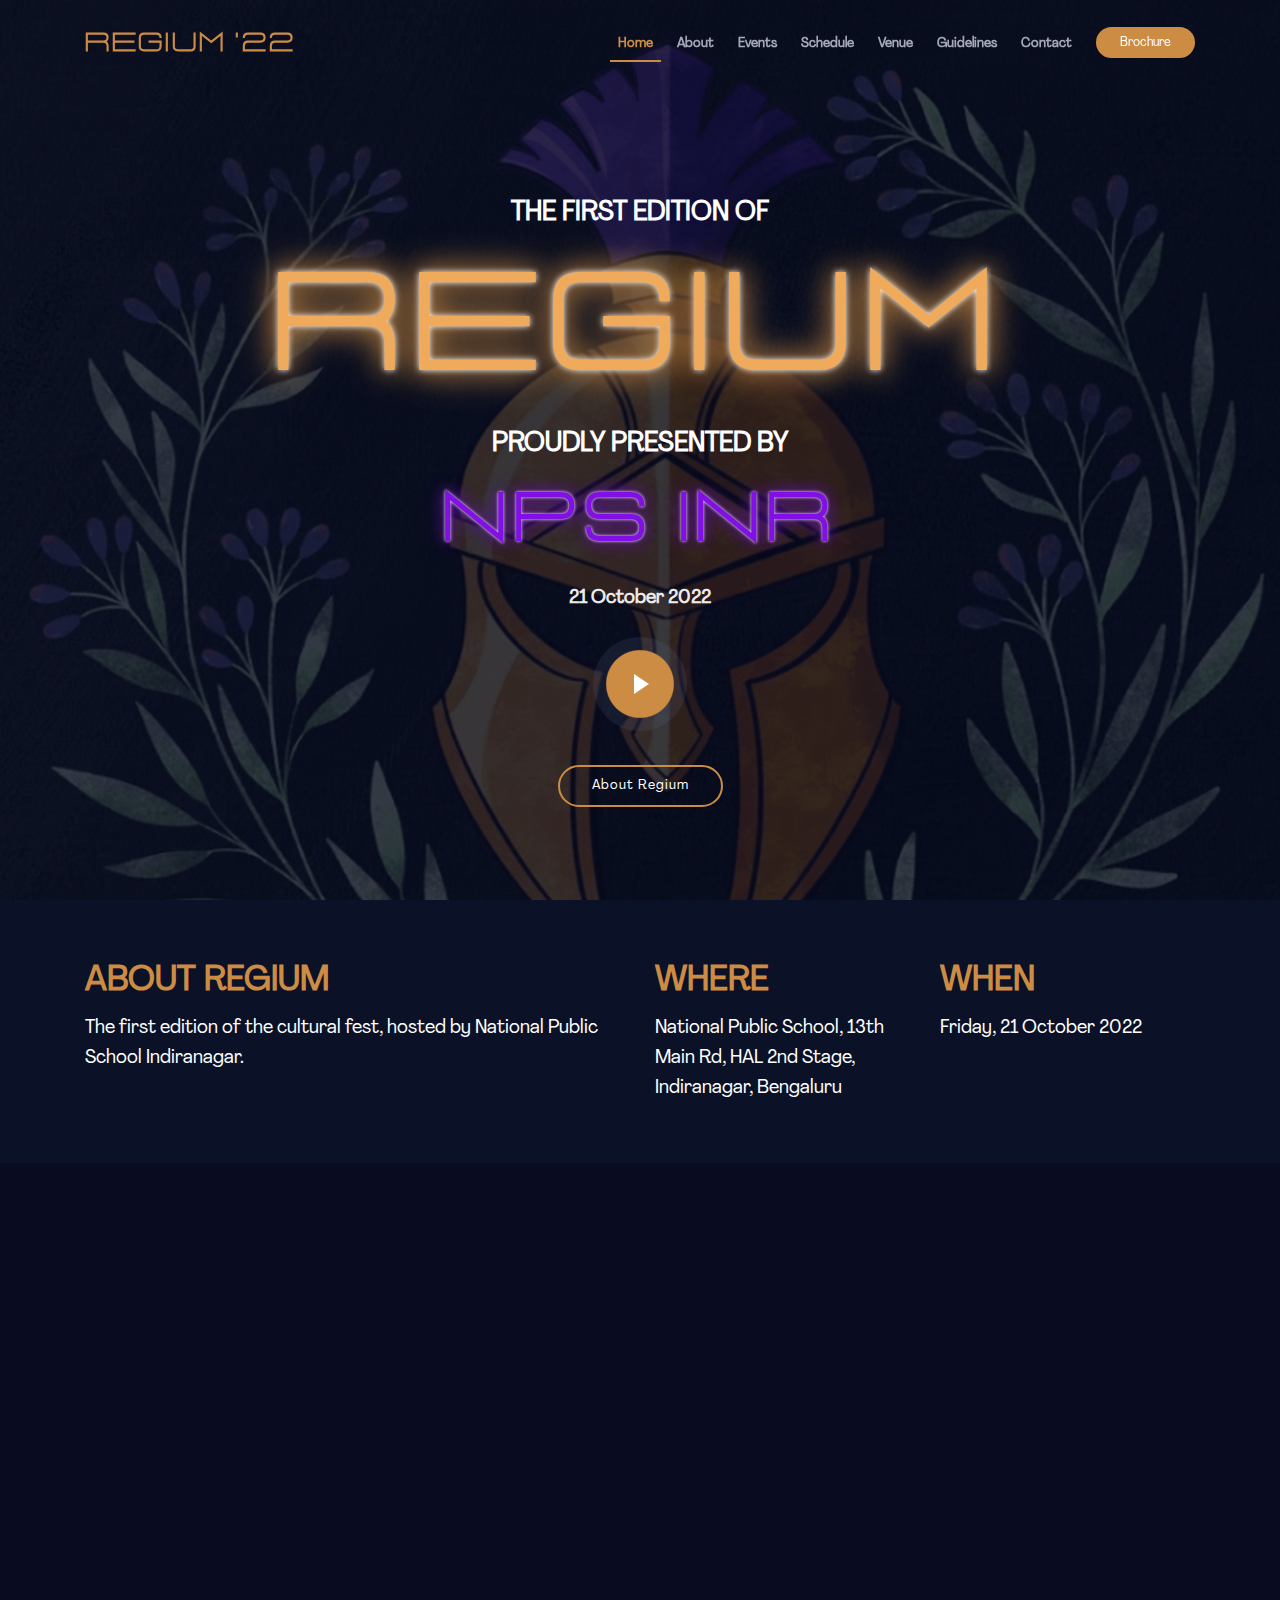
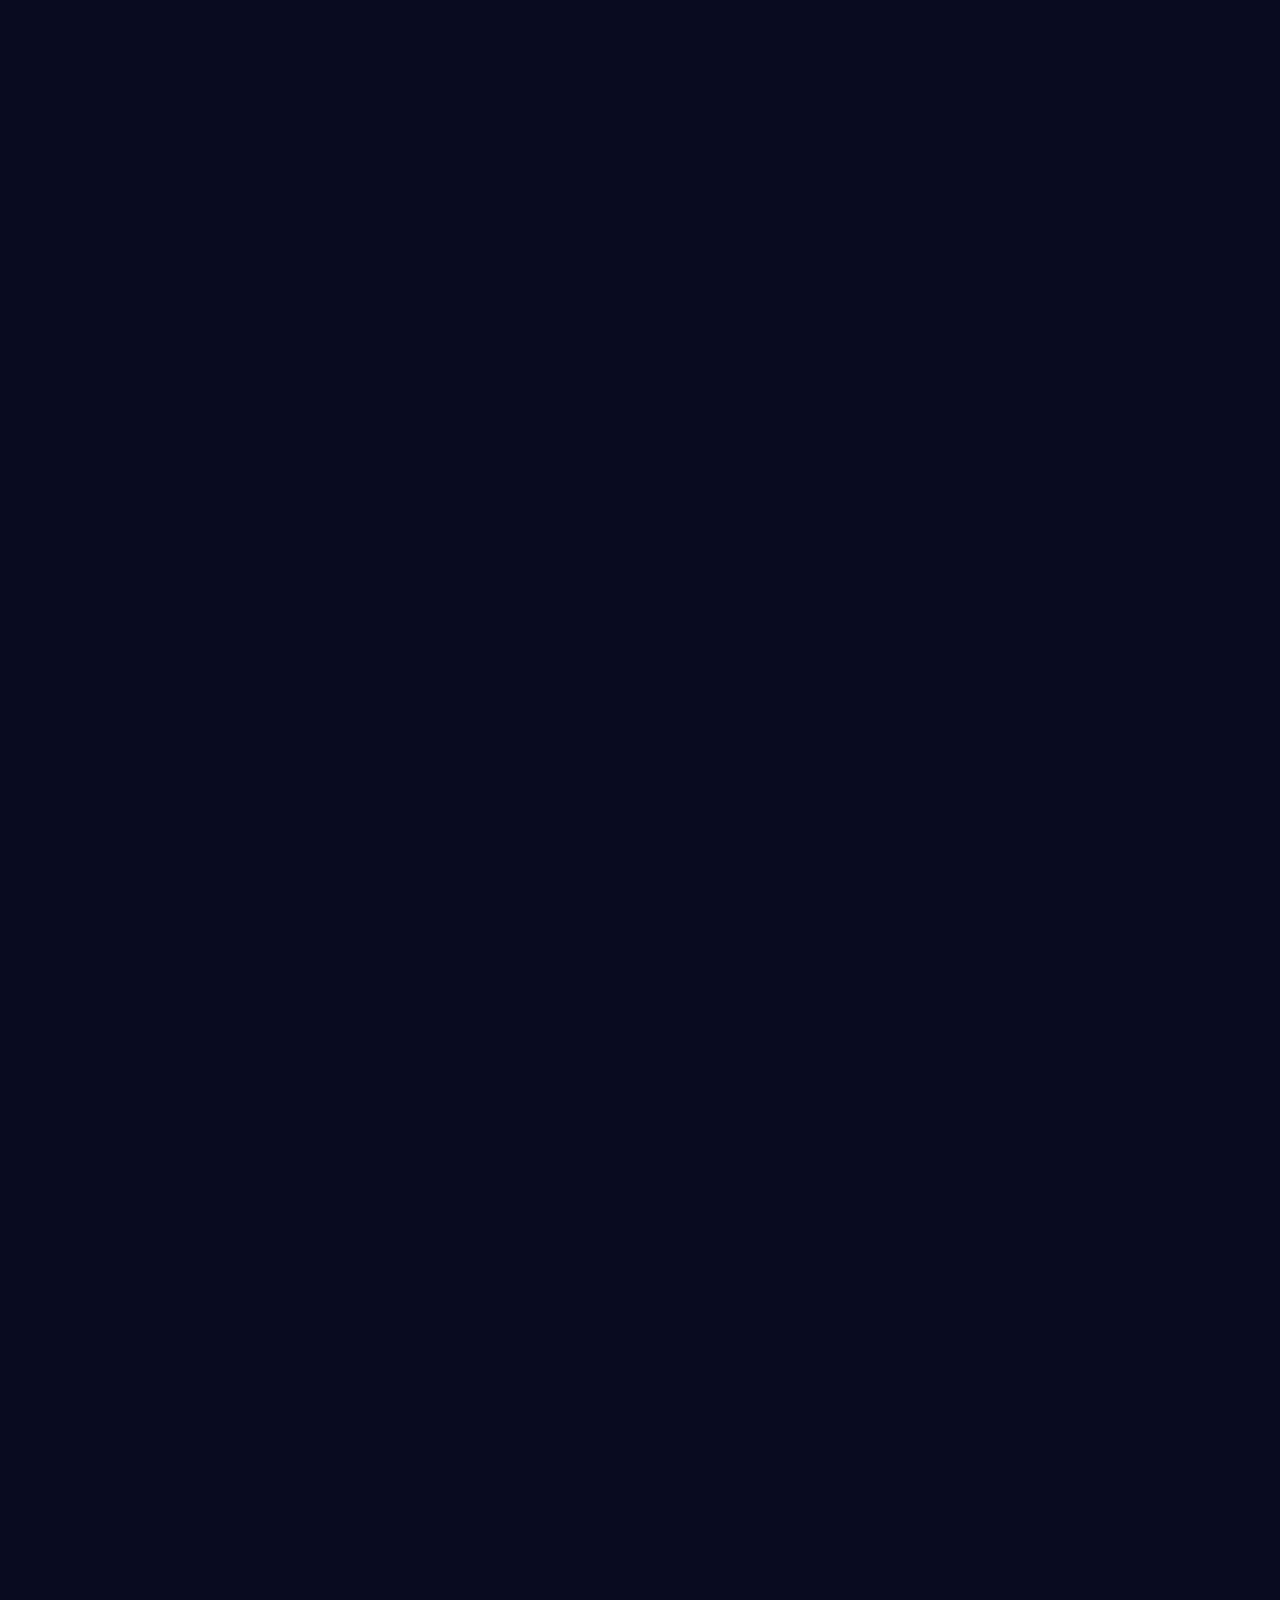
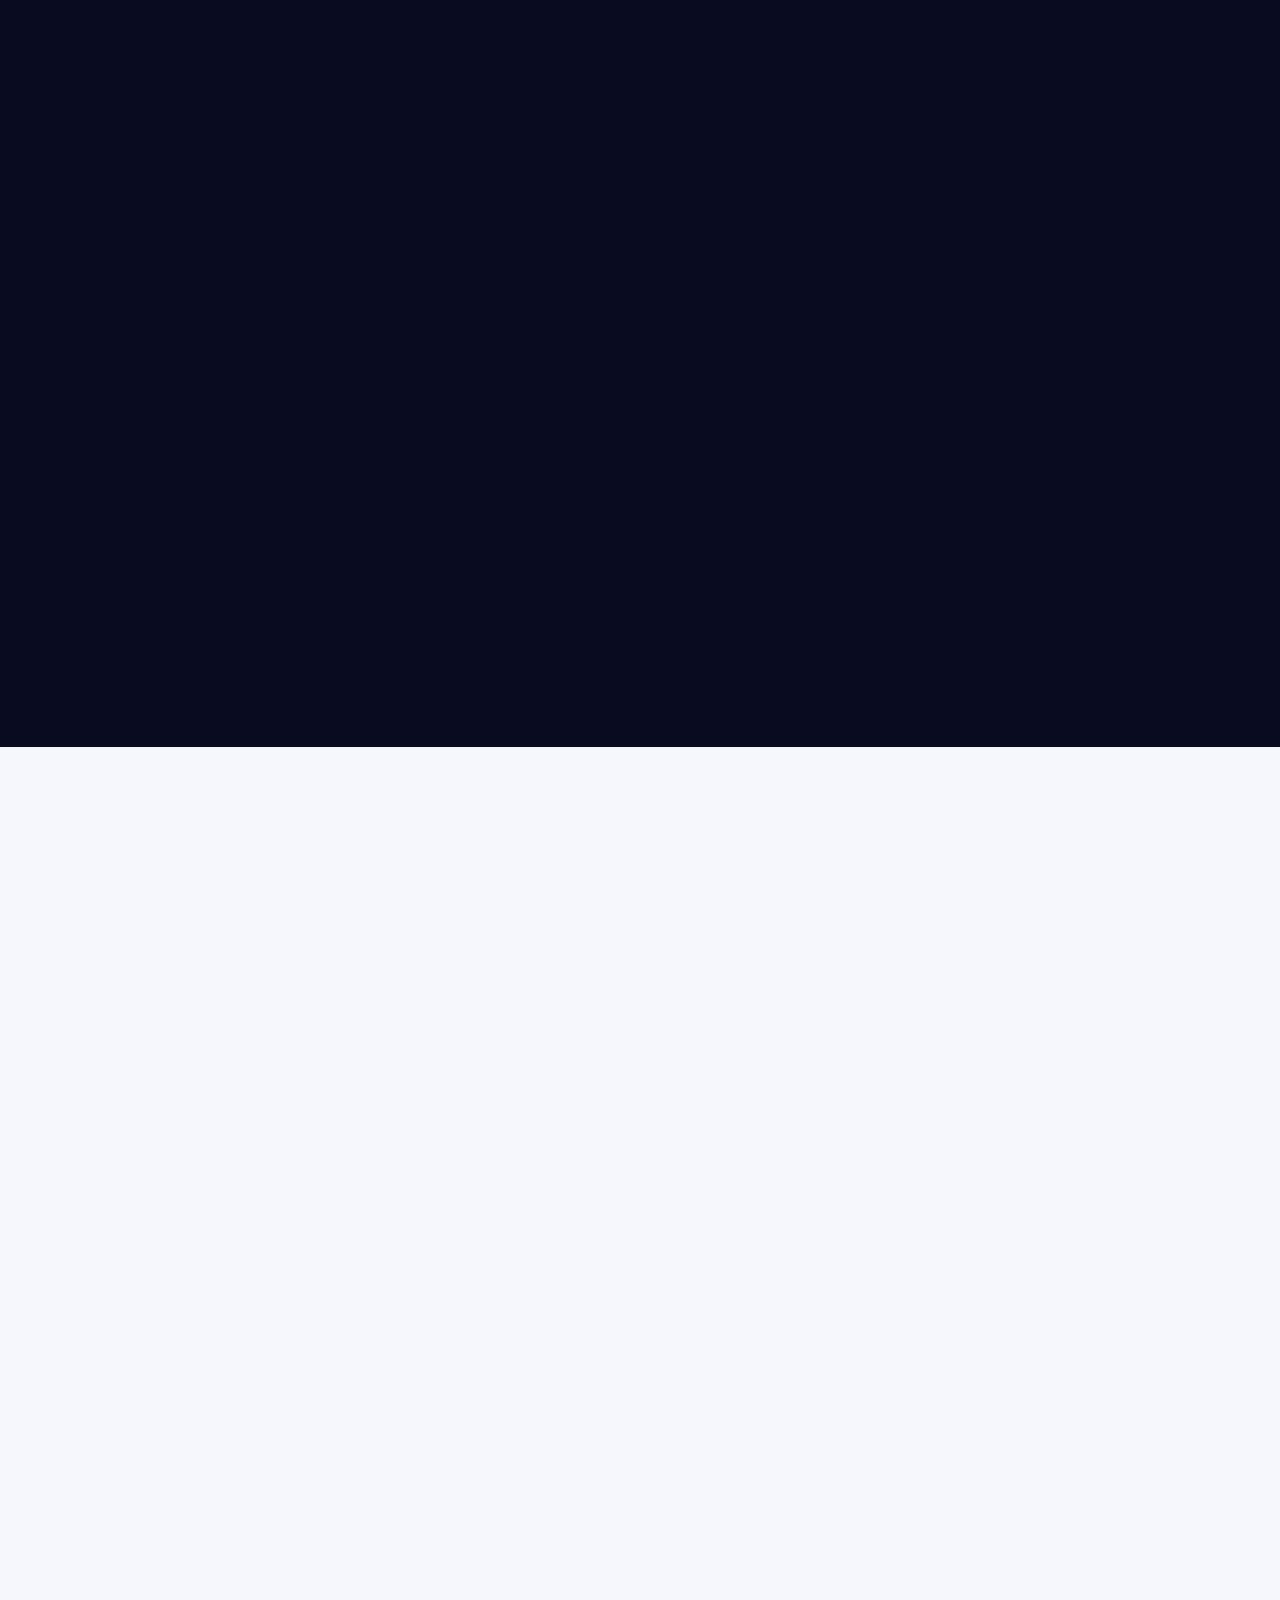
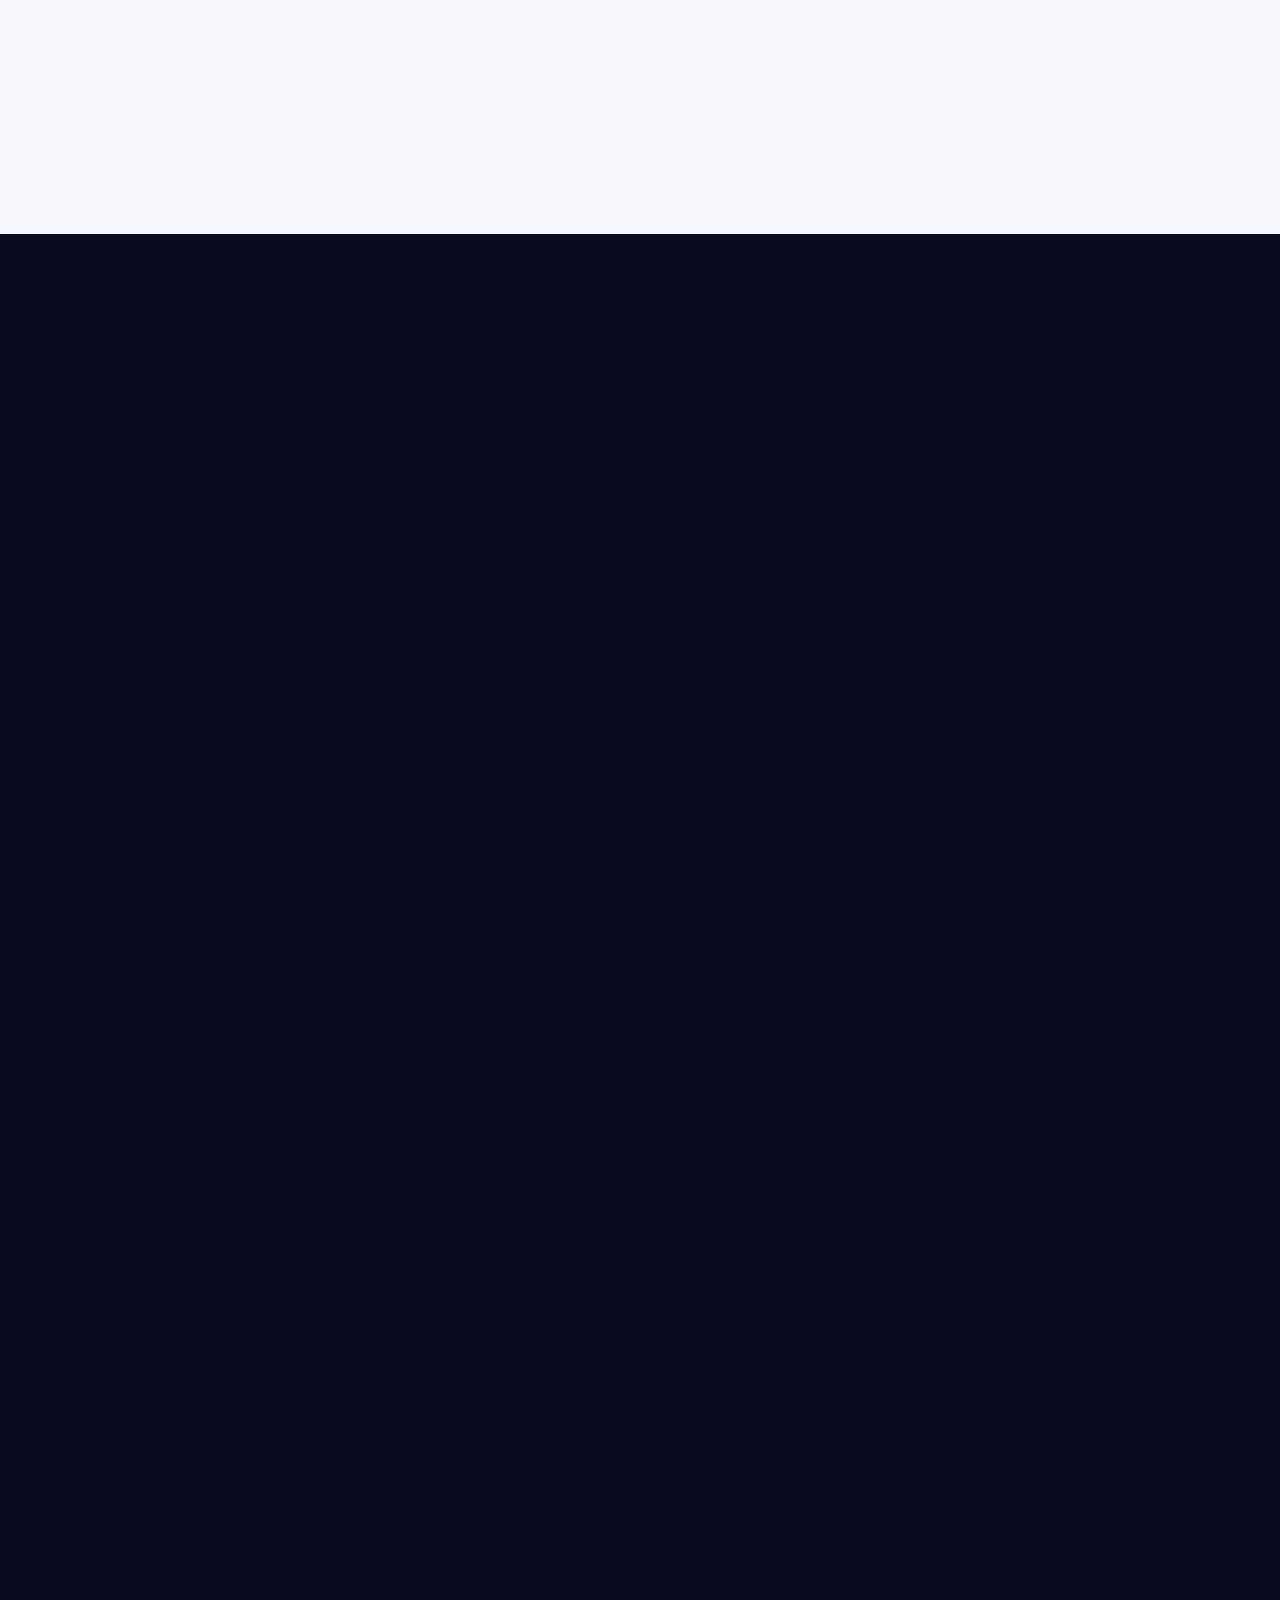
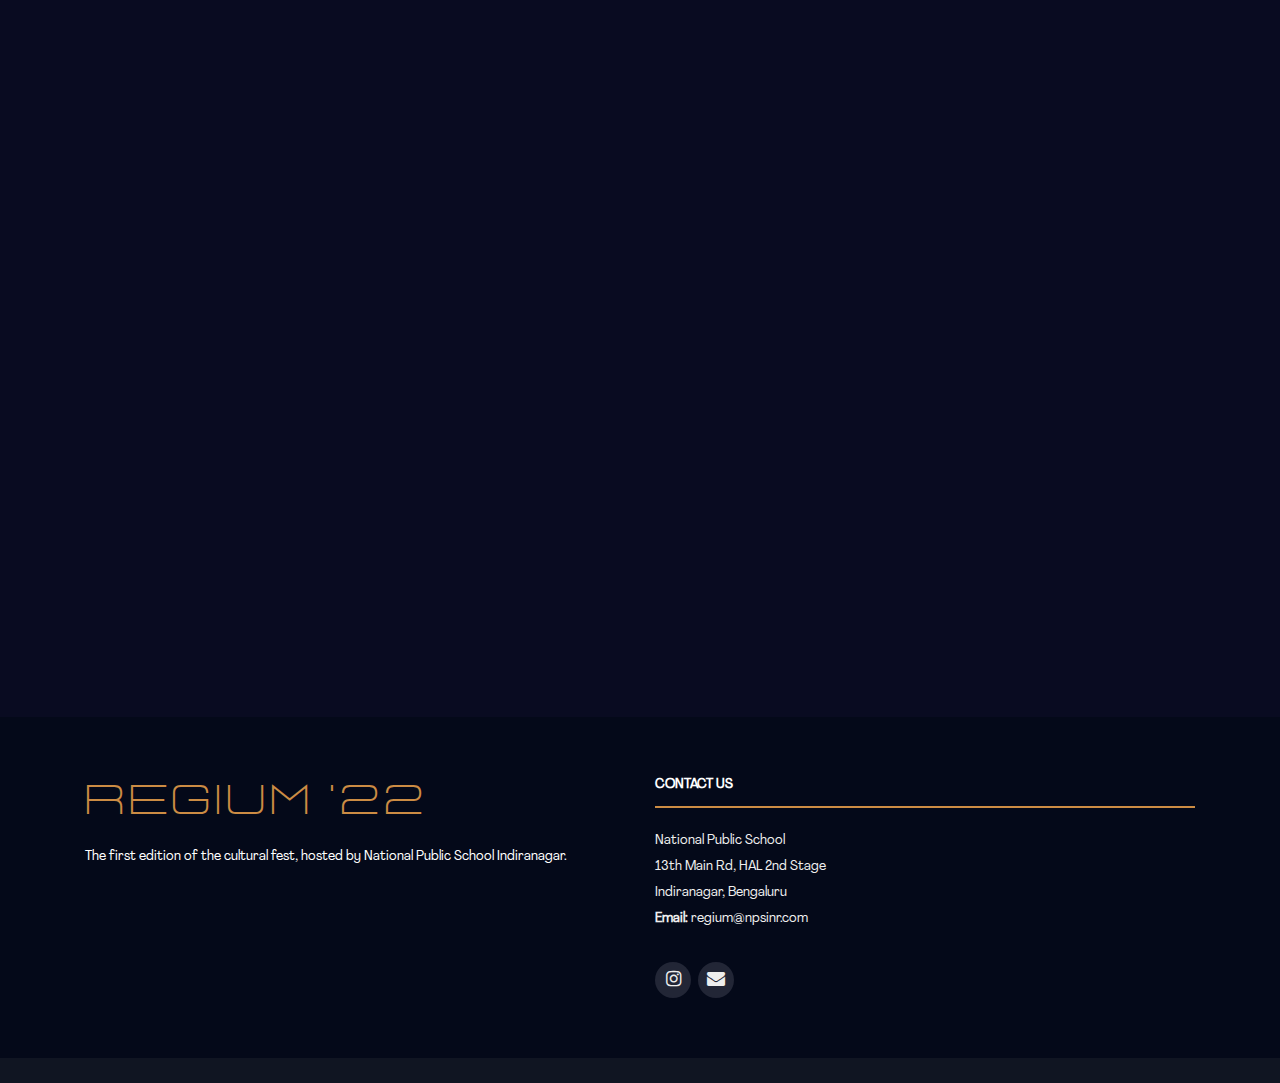
==== index.html @ efd3d73d "Added event-themed lines and register buttons, schedule" ====
<!DOCTYPE html>
<html lang="en">

<head>
    <meta charset="utf-8">
    <title>Regium '22</title>
    <meta content="width=device-width, initial-scale=1.0" name="viewport">
    <meta content="" name="keywords">
    <meta content="" name="description">

    <!-- Favicons -->
    <link href="img/favicon.png" rel="icon">
    <link href="img/apple-touch-icon.png" rel="apple-touch-icon">

    <!-- Bootstrap CSS File -->
    <link href="lib/bootstrap/css/bootstrap.min.css" rel="stylesheet">

    <!-- Libraries CSS Files -->
    <link href="lib/font-awesome/css/font-awesome.min.css" rel="stylesheet">
    <link href="lib/animate/animate.min.css" rel="stylesheet">
    <link href="lib/venobox/venobox.css" rel="stylesheet">
    <link href="lib/owlcarousel/assets/owl.carousel.min.css" rel="stylesheet">

    <!-- Main Stylesheet File -->
    <link href="css/style.css" rel="stylesheet">
</head>

<body>
<!--==========================
  Header
============================-->
<header id="header">
    <div class="container">

        <div id="logo" class="pull-left">
            <!-- Uncomment below if you prefer to use a text logo -->
            <h1><a href="#main"><span>Regium '22</span></a></h1>
            <!-- <a href="#intro" class="scrollto"><img src="img/logo.png" alt="" title=""></a> -->
        </div>

        <nav id="nav-menu-container">
            <ul class="nav-menu">
                <li class="menu-active"><a href="#intro">Home</a></li>
                <li><a href="#about">About</a></li>
                <li><a href="#speakers">Events</a></li>
                <li><a href="#schedule">Schedule</a></li>
                <li><a href="#venue">Venue</a></li>
                <!-- <li><a href="#hotels">Hotels</a></li> -->
                <!--<li><a href="#gallery">Gallery</a></li>-->
                <li><a href="#faq">Guidelines</a></li>
                <!-- <li><a href="#sponsors">Sponsors</a></li> -->
                <li><a href="#contact">Contact</a></li>
                <li class="buy-tickets"><a href="brochure/REGIUM%20'22%20Brochure.pdf" target="_blank">Brochure</a></li>
            </ul>
        </nav><!-- #nav-menu-container -->
    </div>
</header><!-- #header -->

<!--==========================
  Intro Section
============================-->
<section id="intro">
    <div class="intro-container wow fadeIn">
        <br>
        <h3>The First Edition of</h3>
        <h1 class="mb-4 pb-0"><span>Regium</span></h1>
        <h3>Proudly Presented By</h3>
        <h2 class="mb-4 pb-0"><span>NPS INR</span></h2>
        <p class="mb-4 pb-0">21 October 2022</p>
        <a href="https://www.youtube.com/watch?v=kVaJB4hEAxs&feature=youtu.be" class="venobox play-btn mb-4"
           data-vbtype="video"
           data-autoplay="true"></a>
        <a href="#about" class="about-btn scrollto">About Regium</a>
    </div>
</section>

<main id="main">

    <!--==========================
      About Section
    ============================-->
    <section id="about">
        <div class="container">
            <div class="row">
                <div class="col-lg-6">
                    <h2 style="color: #cc8c44 ">ABOUT REGIUM</h2>
                    <p>The first edition of the cultural fest, hosted by National Public School Indiranagar.</p>
                </div>
                <div class="col-lg-3">
                    <h3 style="color: #cc8c44">Where</h3>
                    <p>National Public School, 13th Main Rd, HAL 2nd Stage, Indiranagar, Bengaluru</p>
                </div>
                <div class="col-lg-3">
                    <h3 style="color: #cc8c44">When</h3>
                    <p>Friday, 21 October 2022</p>
                </div>
            </div>
        </div>
    </section>

    <!--==========================
      Events Section
    ============================-->
    <section id="speakers" class="wow fadeInUp">
        <div class="container">
            <div class="section-header">
                <h2>Events</h2>
                <p></p>
            </div>

            <div class="row">
                <div class="col-lg-6 col-md-6">
                    <div class="speaker">
                        <a href="events/switchasketch.html">
                            <img src="img/events/test.png" alt="Switch-A-Sketch" class="img-fluid">
                            <div class="details">
                                <h3>Switch-A-Sketch</h3>
                                <p>Category: Art</p>
                            </div>
                        </a>
                    </div>
                </div>
                <div class="col-lg-6 col-md-6">
                    <div class="speaker">
                        <a href="events/antiquity.html">
                            <img src="img/events/test.png" alt="Antiquity" class="img-fluid">
                            <div class="details">
                                <h3>Antiquity</h3>
                                <p>Category: Art</p>
                            </div>
                        </a>
                    </div>
                </div>
                <div class="col-lg-6 col-md-6">
                    <div class="speaker">
                        <a href="events/wordsinmotion.html">
                            <img src="img/events/test.png" alt="Words In Motion" class="img-fluid">
                            <div class="details">
                                <h3>Words In Motion</h3>
                                <p>Category: Dance</p>
                            </div>
                        </a>

                    </div>
                </div>
                <div class="col-lg-6 col-md-6">
                    <div class="speaker">
                        <a href="events/sevendeadlysins.html">
                            <img src="img/events/test.png" alt="7 Deadly Sins" class="img-fluid">
                            <div class="details">
                                <h3>7 Deadly Sins</h3>
                                <p>Category: Dance</p>
                            </div>
                        </a>
                    </div>
                </div>
                <div class="col-lg-6 col-md-6">
                    <div class="speaker">
                        <a href="events/magnumopus.html">
                            <img src="img/events/test.png" alt="Magnus Opus" class="img-fluid">
                            <div class="details">
                                <h3>Magnum Opus</h3>
                                <p>Category: Drama</p>
                            </div>
                        </a>
                    </div>
                </div>
                <div class="col-lg-6 col-md-6">
                    <div class="speaker">
                        <a href="events/punchline.html">
                            <img src="img/events/test.png" alt="Punchline" class="img-fluid">
                            <div class="details">
                                <h3>Punchline</h3>
                                <p>Category: Drama</p>
                            </div>
                        </a>
                    </div>
                </div>
                <div class="col-lg-6 col-md-6">
                    <div class="speaker">
                        <a href="events/rhapsody.html">
                            <img src="img/events/test.png" alt="Rhapsody" class="img-fluid">
                            <div class="details">
                                <h3>Rhapsody</h3>
                                <p>Category: Music</p>
                            </div>
                        </a>
                    </div>
                </div>
                <div class="col-lg-6 col-md-6">
                    <div class="speaker">
                        <a href="events/acapella.html">
                            <img src="img/events/test.png" alt="A Capella" class="img-fluid">
                            <div class="details">
                                <h3>A Capella</h3>
                                <p>Category: Music</p>
                            </div>
                        </a>
                    </div>
                </div>
                <div class="col-lg-6 col-md-6">
                    <div class="speaker">
                        <a href="events/missionc.html">
                            <img src="img/events/test.png" alt="Mission C" class="img-fluid">
                            <div class="details">
                                <h3>Mission C</h3>
                                <p>Category: Cognition</p>
                            </div>
                        </a>
                    </div>
                </div>
                <div class="col-lg-6 col-md-6">
                    <div class="speaker">
                        <a href="events/turing.html">
                            <img src="img/events/test.png" alt="Turing" class="img-fluid">
                            <div class="details">
                                <h3>Turing</h3>
                                <p>Category: Cognition</p>
                            </div>
                        </a>
                    </div>
                </div>
            </div>
        </div>
    </section>

    <!--==========================
      Schedule Section
    ============================-->

    <section id="schedule" class="section-with-bg">
        <div class="container wow fadeInUp">
            <div class="section-header">
                <h2>Event Schedule</h2>
                <p>Here is our event schedule</p>
            </div>
            <!--
            <ul class="nav nav-tabs" role="tablist">
                <li class="nav-item">
                    <a class="nav-link active" href="#day-1" role="tab" data-toggle="tab">Day 1</a>
                </li>
                <li class="nav-item">
                    <a class="nav-link" href="#day-2" role="tab" data-toggle="tab">Day 2</a>
                </li>
                <li class="nav-item">
                    <a class="nav-link" href="#day-3" role="tab" data-toggle="tab">Day 3</a>
                </li>
            </ul>
            -->

            <!--
            <h3 class="sub-heading">Voluptatem nulla veniam soluta et corrupti consequatur neque eveniet officia. Eius
                necessitatibus voluptatem quis labore perspiciatis quia.</h3>
                -->

            <div class="tab-content row justify-content-center">

                <div role="tabpanel" class="col-lg-9 tab-pane fade show active" id="day-1">

                    <div class="row schedule-item">
                        <div class="col-md-2">
                            <time>07:45 - 08:15</time>
                        </div>
                        <div class="col-md-10">
                            <h4>In-Person Registrations</h4>
                        </div>
                    </div>

                    <div class="row schedule-item">
                        <div class="col-md-2">
                            <time>08:30 - 09:00</time>
                        </div>
                        <div class="col-md-10">
                            <h4>Opening Ceremony</h4>
                        </div>
                    </div>

                    <div class="row schedule-item">
                        <div class="col-md-2">
                            <time>10:00 - 12:00</time>
                        </div>
                        <div class="col-md-10">
                            <h4>Switch-A-Sketch</h4>
                        </div>
                    </div>

                    <div class="row schedule-item">
                        <div class="col-md-2">
                            <time>14:00 - 15:00</time>
                        </div>
                        <div class="col-md-10">
                            <h4>Antiquity Round 2</h4>
                        </div>
                    </div>

                    <div class="row schedule-item">
                        <div class="col-md-2">
                            <time>09:15 - 12:15</time>
                        </div>
                        <div class="col-md-10">
                            <h4>Magnum Opus Round 1 & 2</h4>
                        </div>
                        <div class="col-md-2">
                            <time>13:00 - 13:45</time>
                        </div>
                        <div class="col-md-10">
                            <h4>Magnum Opus Round 3</h4>
                        </div>
                    </div>

                    <div class="row schedule-item">
                        <div class="col-md-2">
                            <time>10:00 - 13:00</time>
                        </div>
                        <div class="col-md-10">
                            <h4>Words in Motion Round 1 and 2</h4>
                        </div>
                    </div>

                    <div class="row schedule-item">
                        <div class="col-md-2">
                            <time>10:30 - 12:30</time>
                        </div>
                        <div class="col-md-10">
                            <h4>7 Deadly Sins</h4>
                        </div>
                    </div>

                    <div class="row schedule-item">
                        <div class="col-md-2">
                            <time>09:30 - 10:30</time>
                        </div>
                        <div class="col-md-10">
                            <h4>Rhapsody Round 1</h4>
                        </div>
                        <div class="col-md-2">
                            <time>11:45 - 12:45</time>
                        </div>
                        <div class="col-md-10">
                            <h4>Rhapsody Round 2</h4>
                        </div>
                    </div>

                    <div class="row schedule-item">
                        <div class="col-md-2">
                            <time>09:30 - 11:30</time>
                        </div>
                        <div class="col-md-10">
                            <h4>A Capella Round 1 & 2</h4>
                        </div>
                    </div>

                    <div class="row schedule-item">
                        <div class="col-md-2">
                            <time>09:45 - 10:45</time>
                        </div>
                        <div class="col-md-10">
                            <h4>Mission C Round 1</h4>
                        </div>
                        <div class="col-md-2">
                            <time>11:30 - 13:00</time>
                        </div>
                        <div class="col-md-10">
                            <h4>Mission C Round 2</h4>
                        </div>
                    </div>

                    <div class="row schedule-item">
                        <div class="col-md-2">
                            <time>09:30 - 13:00</time>
                        </div>
                        <div class="col-md-10">
                            <h4>Turing</h4>
                        </div>
                    </div>

                    <div class="row schedule-item">
                        <div class="col-md-2">
                            <time>15:30 - 16:30</time>
                        </div>
                        <div class="col-md-10">
                            <h4>Closing Ceremony</h4>
                        </div>
                    </div>
                </div>
            </div>

        </div>

    </section>


    <!--==========================
      Venue Section
    ============================-->
    <section id="venue" class="wow fadeInUp">

        <div class="container-fluid">

            <div class="section-header">
                <h2>Event Venue</h2>
                <p>Event venue location</p>
            </div>

            <div class="row no-gutters">
                <div class="col-lg-12 venue-map">
                    <iframe src="https://www.google.com/maps/embed?pb=!1m18!1m12!1m3!1d3888.0348567145306!2d77.64455601489207!3d12.969621390857203!2m3!1f0!2f0!3f0!3m2!1i1024!2i768!4f13.1!3m3!1m2!1s0x0%3A0x45a77ca6f846f229!2sNational%20Public%20School%2013th%20Main%20Gate!5e0!3m2!1sen!2sin!4v1664384793709!5m2!1sen!2sin"
                            width="600" height="450" style="border:0;" allowfullscreen="" loading="lazy"
                            referrerpolicy="no-referrer-when-downgrade"></iframe>
                </div>
            </div>
            <br><br><br>
        </div>
    </section>

    <!--==========================
      Gallery Section
    ============================-->
    <!--
        <section id="gallery" class="wow fadeInUp">

        <div class="container">
            <div class="section-header">
                <h2>Gallery</h2>
                <p>Check our gallery from the event</p>
            </div>
        </div>

        <div class="owl-carousel gallery-carousel">
            <a href="img/gallery/1.jpg" class="venobox" data-gall="gallery-carousel"><img src="img/gallery/1.jpg"
                                                                                          alt=""></a>
            <a href="img/gallery/2.jpg" class="venobox" data-gall="gallery-carousel"><img src="img/gallery/2.jpg"
                                                                                          alt=""></a>
            <a href="img/gallery/3.jpg" class="venobox" data-gall="gallery-carousel"><img src="img/gallery/3.jpg"
                                                                                          alt=""></a>
            <a href="img/gallery/4.jpg" class="venobox" data-gall="gallery-carousel"><img src="img/gallery/4.jpg"
                                                                                          alt=""></a>
            <a href="img/gallery/5.jpg" class="venobox" data-gall="gallery-carousel"><img src="img/gallery/5.jpg"
                                                                                          alt=""></a>
            <a href="img/gallery/6.jpg" class="venobox" data-gall="gallery-carousel"><img src="img/gallery/6.jpg"
                                                                                          alt=""></a>
            <a href="img/gallery/7.jpg" class="venobox" data-gall="gallery-carousel"><img src="img/gallery/7.jpg"
                                                                                          alt=""></a>
            <a href="img/gallery/8.jpg" class="venobox" data-gall="gallery-carousel"><img src="img/gallery/8.jpg"
                                                                                          alt=""></a>
        </div>

    </section>
    -->

    <!--==========================
      F.A.Q Section
    ============================-->
    <section id="faq" class="wow fadeInUp section-with-bg">

        <div class="container">

            <div class="section-header">
                <h2>Guidelines </h2>
            </div>

            <div class="row justify-content-center">
                <div class="col-lg-9">
                    <ul id="faq-list">
                        <li>
                            <a data-toggle="collapse" class="collapsed" href="#faq1">Eligibility of Students<i
                                    class="fa fa-minus-circle"></i></a>
                            <div id="faq1" class="collapse" data-parent="#faq-list">
                                <p>
                                    Participants must be from Grades 10, 11 and 12.
                                </p>
                            </div>
                        </li>

                        <li>
                            <a data-toggle="collapse" href="#faq2" class="collapsed">Participation of Students in
                                Events<i class="fa fa-minus-circle"></i></a>
                            <div id="faq2" class="collapse" data-parent="#faq-list">
                                <p>
                                    Students can participate in only one event each.
                                </p>
                            </div>
                        </li>

                        <li>
                            <a data-toggle="collapse" href="#faq3" class="collapsed">Timings<i
                                    class="fa fa-minus-circle"></i></a>
                            <div id="faq3" class="collapse" data-parent="#faq-list">
                                <p>
                                    The fest commences at 07:45 and ends at 16:30
                                </p>
                            </div>
                        </li>

                        <li>
                            <a data-toggle="collapse" href="#faq4" class="collapsed">Safety Protocol<i
                                    class="fa fa-minus-circle"></i></a>
                            <div id="faq4" class="collapse" data-parent="#faq-list">
                                <p>
                                    Participants are requested to maintain safety protocol by wearing a mask,
                                    periodically sanitizing their hands, avoiding personal contact or sharing
                                    personal articles.
                                </p>
                            </div>
                        </li>

                        <li>
                            <a data-toggle="collapse" href="#faq5" class="collapsed">Individual Events<i
                                    class="fa fa-minus-circle"></i></a>
                            <div id="faq5" class="collapse" data-parent="#faq-list">
                                <p>
                                    Detailed instructions regarding individual events will be provided to the
                                    respective schools by email after the school has registered for the event, and
                                    are available on the website.
                                </p>
                            </div>
                        </li>

                        <li>
                            <a data-toggle="collapse" href="#faq6" class="collapsed">Intolerable Behaviour<i
                                    class="fa fa-minus-circle"></i></a>
                            <div id="faq6" class="collapse" data-parent="#faq-list">
                                <p>
                                    Any form of profanity, bullying or harassment will not be tolerated, and will
                                    lead to immediate disqualification.
                                </p>
                            </div>
                        </li>

                    </ul>
                </div>
            </div>

        </div>

    </section>

    <!--==========================
      Contact Section
    ============================-->
    <section id="contact" class="section-bg wow fadeInUp">

        <div class="container">

            <div class="section-header">
                <h2>Contact Us</h2>
                <p>Contact the event heads for specific events. Their details are on the separate event pages.</p>
            </div>

            <div class="row contact-info">

                <div class="col-md-4">
                    <div class="contact-address">
                        <i class="ion-ios-location-outline"></i>
                        <h3>Address</h3>
                        <address>National Public School, 13th Main Rd, HAL 2nd Stage, Indiranagar, Bengaluru
                        </address>
                    </div>
                </div>

                <div class="col-md-4">
                    <div class="contact-phone">
                        <i class="ion-ios-telephone-outline"></i>
                        <h3>Phone Numbers</h3>
                        <p><a href="tel:+917338439676">Dhruv: +91 7338 439 676</a><br><a href="tel:+916366908881">Sucheta:
                            +91 6366 908 881</a></p>
                    </div>
                </div>

                <div class="col-md-4">
                    <div class="contact-email">
                        <i class="ion-ios-email-outline"></i>
                        <h3>Email</h3>
                        <p><a href="mailto:regium@npsinr.com">regium@npsinr.com</a></p>
                    </div>
                </div>

            </div>

            <div class="form">
                <div id="sendmessage">Your message has been sent. Thank you!</div>
                <div id="errormessage"></div>
                <form action="" method="post" role="form" class="contactForm">
                    <div class="form-row">
                        <div class="form-group col-md-6">
                            <input type="text" name="name" class="form-control" id="name" placeholder="Your Name"
                                   data-rule="minlen:4" data-msg="Please enter at least 4 chars"/>
                            <div class="validation"></div>
                        </div>
                        <div class="form-group col-md-6">
                            <input type="email" class="form-control" name="email" id="email"
                                   placeholder="Your Email"
                                   data-rule="email" data-msg="Please enter a valid email"/>
                            <div class="validation"></div>
                        </div>
                    </div>
                    <div class="form-group">
                        <input type="text" class="form-control" name="subject" id="subject" placeholder="Subject"
                               data-rule="minlen:4" data-msg="Please enter at least 8 chars of subject"/>
                        <div class="validation"></div>
                    </div>
                    <div class="form-group">
                        <textarea class="form-control" name="message" rows="5" data-rule="required"
                                  data-msg="Please write something for us" placeholder="Message"></textarea>
                        <div class="validation"></div>
                    </div>
                    <div class="text-center">
                        <button type="submit">Send Message</button>
                    </div>
                </form>
            </div>

        </div>
    </section><!-- #contact -->

</main>


<!--==========================
  Footer
============================-->
<footer id="footer">
    <div class="footer-top">
        <div class="container">
            <div class="row">

                <div class="col-lg- col-md-6 footer-info">
                    <h1><a href="#main">Regium <span>'22</span></a></h1>
                    <!-- <img src="img/regium_logo.jpg" alt="Regium '22"> -->
                    <p>The first edition of the cultural fest, hosted by National Public School Indiranagar.</p>
                </div>

                <div class="col-lg-6 col-md-6 footer-contact">
                    <h4>Contact Us</h4>
                    <p>
                        National Public School<br>
                        13th Main Rd, HAL 2nd Stage<br>
                        Indiranagar, Bengaluru<br>
                        <strong>Email:</strong> regium@npsinr.com<br>
                    </p>

                    <div class="social-links">
                        <a href="https://www.instagram.com/regium_22/" class="instagram"><i class="fa fa-instagram"></i></a>
                        <a href="mailto:regium@npsinr.com" class="mail"><i class="fa fa-envelope"></i></a>
                    </div>

                </div>

            </div>
        </div>
    </div>

</footer><!-- #footer -->

<a href="#" class="back-to-top"><i class="fa fa-angle-up"></i></a>

<!-- JavaScript Libraries -->
<script src="lib/jquery/jquery.min.js"></script>
<script src="lib/jquery/jquery-migrate.min.js"></script>
<script src="lib/bootstrap/js/bootstrap.bundle.min.js"></script>
<script src="lib/easing/easing.min.js"></script>
<script src="lib/superfish/hoverIntent.js"></script>
<script src="lib/superfish/superfish.min.js"></script>
<script src="lib/wow/wow.min.js"></script>
<script src="lib/venobox/venobox.min.js"></script>
<script src="lib/owlcarousel/owl.carousel.min.js"></script>

<!-- Contact Form JavaScript File -->
<script src="contactform/contactform.js"></script>

<!-- Template Main Javascript File -->
<script src="js/main.js"></script>
</body>

</html>
---- lib/venobox/venobox.css ----
/* ------ venobox.css --------*/
.vbox-overlay *, .vbox-overlay *:before, .vbox-overlay *:after{
    -webkit-backface-visibility: hidden;
    -webkit-box-sizing:border-box;
    -moz-box-sizing:border-box;
    box-sizing:border-box;
}
.vbox-overlay * { 
    -webkit-backface-visibility: visible;
    backface-visibility: visible;
}
.vbox-overlay{
    display: -webkit-flex;
    display: flex;
    -webkit-flex-direction: column;
    flex-direction: column;
    -webkit-justify-content: center;
    justify-content: center;
    -webkit-align-items: center;
    align-items: center;
    position: fixed;
    left: 0;
    top: 0;
    bottom: 0;
    right: 0;
    z-index: 1040;
    -webkit-transform:translateZ(1000px);
    transform: translateZ(1000px);
    transform-style: preserve-3d;
}

/* ----- navigation ----- */
.vbox-title{
    width: 100%;
    height: 40px;
    float: left;
    text-align: center;
    line-height: 28px;
    font-size: 12px;
    padding: 6px 40px;
    overflow: hidden;
    position: fixed;
    display: none;
    left: 0;
    z-index: 1050;
}
.vbox-close{
    cursor: pointer;
    position: fixed;
    top: 15px;
    right: 15px;
    width: 48px;
    height: 48px;
    display: block;
    background-position:10px center;
    overflow: hidden;
    font-size: 48px;
    line-height: 1;
    text-align: center;
    z-index: 1050;
}
.vbox-num{
    cursor: pointer;
    position: fixed;
    left: 0;
    height: 40px;
    display: block;
    overflow: hidden;
    line-height: 28px;
    font-size: 12px;
    padding: 6px 10px;
    display: none;
    z-index: 1050;
}
/* ----- navigation ARROWS ----- */
.vbox-next, .vbox-prev{
    position: fixed;
    top: 50%;
    margin-top: -15px;
    overflow: hidden;
    cursor: pointer;
    display: block;
    width: 45px;
    height: 45px;
    z-index: 1050;
}
.vbox-next span, .vbox-prev span{
    position: relative;
    width: 20px;
    height: 20px;
    border: 2px solid transparent;
    border-top-color: #B6B6B6;
    border-right-color: #B6B6B6;
    text-indent: -100px;
    position: absolute;
    top: 8px;
    display: block;
}
.vbox-prev{
    left: 15px;
}
.vbox-next{
    right: 30px;
}
.vbox-prev span{
    left: 10px;
    -ms-transform: rotate(-135deg);
    -webkit-transform: rotate(-135deg);
    transform: rotate(-135deg);
}
.vbox-next span{
    -ms-transform: rotate(45deg);
    -webkit-transform: rotate(45deg);
    transform: rotate(45deg);
    right: 10px;
}
/* ------- inline window ------ */
.vbox-inline{
    width: 420px;
    height: 315px;
    height: 70vh;
    padding: 10px;
    background: #fff;
    margin: 0 auto;
    overflow: auto;
    text-align: left;
}
/* ------- Video & iFrames window ------ */
.venoframe{
    max-width: 100%;
    width: 100%;
    border: none;
    width: 100%;
    height: 260px;
    height: 70vh;
}
.venoframe.vbvid{
    height: 260px;
}
@media (min-width: 768px) {
    .venoframe, .vbox-inline{
        width: 90%;
        height: 360px;
        height: 70vh;
    }
    .venoframe.vbvid{
        width: 640px;
        height: 360px;
    }
}
@media (min-width: 992px) {
    .venoframe, .vbox-inline{
        max-width: 1200px;
        width: 80%;
        height: 540px;
        height: 70vh;
    }
    .venoframe.vbvid{
        width: 960px;
        height: 540px;
    }
}
/* 
Please do NOT edit this part! 
or at least read this note: http://i.imgur.com/7C0ws9e.gif
*/
.vbox-open{
    overflow: hidden;
}
.vbox-container{
    position: absolute;
    left: 0;
    right: 0;
    top: 0;
    bottom: 0;
    overflow-x: hidden;
    overflow-y: auto;
    overflow-scrolling: touch;
    -webkit-overflow-scrolling: touch;
    z-index: 20;
    max-height: 100%;

}

.vbox-content{
    text-align: center;
    float: left;
    width: 100%;
    position: relative;
    overflow: hidden;
    padding: 20px 10px;
}
.vbox-container img{
    max-width: 100%;
    height: auto;
}
.figlio{
    max-width: 100%;
    text-align: initial;
    border: 8px solid rgba(255, 255, 255, 0.4);
}
img.figlio{
    -webkit-user-select: none;
-khtml-user-select: none;
-moz-user-select: none;
-o-user-select: none;
user-select: none;
}
.vbox-content.swipe-left{
    margin-left: -200px !important;
}
.vbox-content.swipe-right{
    margin-left: 200px !important;
}
.animated{
    webkit-transition: margin 300ms ease-out;
    transition: margin 300ms ease-out;
}
.animate-in{
    opacity: 1;
}
.animate-out{
    opacity: 0;
}
/* ---------- preloader ----------
 * SPINKIT 
 * http://tobiasahlin.com/spinkit/
-------------------------------- */
.sk-double-bounce,.sk-rotating-plane{width:40px;height:40px;margin:40px auto}.sk-rotating-plane{background-color:#333;-webkit-animation:sk-rotatePlane 1.2s infinite ease-in-out;animation:sk-rotatePlane 1.2s infinite ease-in-out}@-webkit-keyframes sk-rotatePlane{0%{-webkit-transform:perspective(120px) rotateX(0) rotateY(0);transform:perspective(120px) rotateX(0) rotateY(0)}50%{-webkit-transform:perspective(120px) rotateX(-180.1deg) rotateY(0);transform:perspective(120px) rotateX(-180.1deg) rotateY(0)}100%{-webkit-transform:perspective(120px) rotateX(-180deg) rotateY(-179.9deg);transform:perspective(120px) rotateX(-180deg) rotateY(-179.9deg)}}@keyframes sk-rotatePlane{0%{-webkit-transform:perspective(120px) rotateX(0) rotateY(0);transform:perspective(120px) rotateX(0) rotateY(0)}50%{-webkit-transform:perspective(120px) rotateX(-180.1deg) rotateY(0);transform:perspective(120px) rotateX(-180.1deg) rotateY(0)}100%{-webkit-transform:perspective(120px) rotateX(-180deg) rotateY(-179.9deg);transform:perspective(120px) rotateX(-180deg) rotateY(-179.9deg)}}.sk-double-bounce{position:relative}.sk-double-bounce .sk-child{width:100%;height:100%;border-radius:50%;background-color:#333;opacity:.6;position:absolute;top:0;left:0;-webkit-animation:sk-doubleBounce 2s infinite ease-in-out;animation:sk-doubleBounce 2s infinite ease-in-out}.sk-chasing-dots .sk-child,.sk-spinner-pulse,.sk-three-bounce .sk-child{background-color:#333;border-radius:100%}.sk-double-bounce .sk-double-bounce2{-webkit-animation-delay:-1s;animation-delay:-1s}@-webkit-keyframes sk-doubleBounce{0%,100%{-webkit-transform:scale(0);transform:scale(0)}50%{-webkit-transform:scale(1);transform:scale(1)}}@keyframes sk-doubleBounce{0%,100%{-webkit-transform:scale(0);transform:scale(0)}50%{-webkit-transform:scale(1);transform:scale(1)}}.sk-wave{margin:40px auto;width:50px;height:40px;text-align:center;font-size:10px}.sk-wave .sk-rect{background-color:#333;height:100%;width:6px;display:inline-block;-webkit-animation:sk-waveStretchDelay 1.2s infinite ease-in-out;animation:sk-waveStretchDelay 1.2s infinite ease-in-out}.sk-wave .sk-rect1{-webkit-animation-delay:-1.2s;animation-delay:-1.2s}.sk-wave .sk-rect2{-webkit-animation-delay:-1.1s;animation-delay:-1.1s}.sk-wave .sk-rect3{-webkit-animation-delay:-1s;animation-delay:-1s}.sk-wave .sk-rect4{-webkit-animation-delay:-.9s;animation-delay:-.9s}.sk-wave .sk-rect5{-webkit-animation-delay:-.8s;animation-delay:-.8s}@-webkit-keyframes sk-waveStretchDelay{0%,100%,40%{-webkit-transform:scaleY(.4);transform:scaleY(.4)}20%{-webkit-transform:scaleY(1);transform:scaleY(1)}}@keyframes sk-waveStretchDelay{0%,100%,40%{-webkit-transform:scaleY(.4);transform:scaleY(.4)}20%{-webkit-transform:scaleY(1);transform:scaleY(1)}}.sk-wandering-cubes{margin:40px auto;width:40px;height:40px;position:relative}.sk-wandering-cubes .sk-cube{background-color:#333;width:10px;height:10px;position:absolute;top:0;left:0;-webkit-animation:sk-wanderingCube 1.8s ease-in-out -1.8s infinite both;animation:sk-wanderingCube 1.8s ease-in-out -1.8s infinite both}.sk-chasing-dots,.sk-spinner-pulse{width:40px;height:40px;margin:40px auto}.sk-wandering-cubes .sk-cube2{-webkit-animation-delay:-.9s;animation-delay:-.9s}@-webkit-keyframes sk-wanderingCube{0%{-webkit-transform:rotate(0);transform:rotate(0)}25%{-webkit-transform:translateX(30px) rotate(-90deg) scale(.5);transform:translateX(30px) rotate(-90deg) scale(.5)}50%{-webkit-transform:translateX(30px) translateY(30px) rotate(-179deg);transform:translateX(30px) translateY(30px) rotate(-179deg)}50.1%{-webkit-transform:translateX(30px) translateY(30px) rotate(-180deg);transform:translateX(30px) translateY(30px) rotate(-180deg)}75%{-webkit-transform:translateX(0) translateY(30px) rotate(-270deg) scale(.5);transform:translateX(0) translateY(30px) rotate(-270deg) scale(.5)}100%{-webkit-transform:rotate(-360deg);transform:rotate(-360deg)}}@keyframes sk-wanderingCube{0%{-webkit-transform:rotate(0);transform:rotate(0)}25%{-webkit-transform:translateX(30px) rotate(-90deg) scale(.5);transform:translateX(30px) rotate(-90deg) scale(.5)}50%{-webkit-transform:translateX(30px) translateY(30px) rotate(-179deg);transform:translateX(30px) translateY(30px) rotate(-179deg)}50.1%{-webkit-transform:translateX(30px) translateY(30px) rotate(-180deg);transform:translateX(30px) translateY(30px) rotate(-180deg)}75%{-webkit-transform:translateX(0) translateY(30px) rotate(-270deg) scale(.5);transform:translateX(0) translateY(30px) rotate(-270deg) scale(.5)}100%{-webkit-transform:rotate(-360deg);transform:rotate(-360deg)}}.sk-spinner-pulse{-webkit-animation:sk-pulseScaleOut 1s infinite ease-in-out;animation:sk-pulseScaleOut 1s infinite ease-in-out}@-webkit-keyframes sk-pulseScaleOut{0%{-webkit-transform:scale(0);transform:scale(0)}100%{-webkit-transform:scale(1);transform:scale(1);opacity:0}}@keyframes sk-pulseScaleOut{0%{-webkit-transform:scale(0);transform:scale(0)}100%{-webkit-transform:scale(1);transform:scale(1);opacity:0}}.sk-chasing-dots{position:relative;text-align:center;-webkit-animation:sk-chasingDotsRotate 2s infinite linear;animation:sk-chasingDotsRotate 2s infinite linear}.sk-chasing-dots .sk-child{width:60%;height:60%;display:inline-block;position:absolute;top:0;-webkit-animation:sk-chasingDotsBounce 2s infinite ease-in-out;animation:sk-chasingDotsBounce 2s infinite ease-in-out}.sk-chasing-dots .sk-dot2{top:auto;bottom:0;-webkit-animation-delay:-1s;animation-delay:-1s}@-webkit-keyframes sk-chasingDotsRotate{100%{-webkit-transform:rotate(360deg);transform:rotate(360deg)}}@keyframes sk-chasingDotsRotate{100%{-webkit-transform:rotate(360deg);transform:rotate(360deg)}}@-webkit-keyframes sk-chasingDotsBounce{0%,100%{-webkit-transform:scale(0);transform:scale(0)}50%{-webkit-transform:scale(1);transform:scale(1)}}@keyframes sk-chasingDotsBounce{0%,100%{-webkit-transform:scale(0);transform:scale(0)}50%{-webkit-transform:scale(1);transform:scale(1)}}.sk-three-bounce{margin:40px auto;width:80px;text-align:center}.sk-three-bounce .sk-child{width:20px;height:20px;display:inline-block;-webkit-animation:sk-three-bounce 1.4s ease-in-out 0s infinite both;animation:sk-three-bounce 1.4s ease-in-out 0s infinite both}.sk-circle .sk-child:before,.sk-fading-circle .sk-circle:before{display:block;border-radius:100%;content:'';background-color:#333}.sk-three-bounce .sk-bounce1{-webkit-animation-delay:-.32s;animation-delay:-.32s}.sk-three-bounce .sk-bounce2{-webkit-animation-delay:-.16s;animation-delay:-.16s}@-webkit-keyframes sk-three-bounce{0%,100%,80%{-webkit-transform:scale(0);transform:scale(0)}40%{-webkit-transform:scale(1);transform:scale(1)}}@keyframes sk-three-bounce{0%,100%,80%{-webkit-transform:scale(0);transform:scale(0)}40%{-webkit-transform:scale(1);transform:scale(1)}}.sk-circle{margin:40px auto;width:40px;height:40px;position:relative}.sk-circle .sk-child{width:100%;height:100%;position:absolute;left:0;top:0}.sk-circle .sk-child:before{margin:0 auto;width:15%;height:15%;-webkit-animation:sk-circleBounceDelay 1.2s infinite ease-in-out both;animation:sk-circleBounceDelay 1.2s infinite ease-in-out both}.sk-circle .sk-circle2{-webkit-transform:rotate(30deg);-ms-transform:rotate(30deg);transform:rotate(30deg)}.sk-circle .sk-circle3{-webkit-transform:rotate(60deg);-ms-transform:rotate(60deg);transform:rotate(60deg)}.sk-circle .sk-circle4{-webkit-transform:rotate(90deg);-ms-transform:rotate(90deg);transform:rotate(90deg)}.sk-circle .sk-circle5{-webkit-transform:rotate(120deg);-ms-transform:rotate(120deg);transform:rotate(120deg)}.sk-circle .sk-circle6{-webkit-transform:rotate(150deg);-ms-transform:rotate(150deg);transform:rotate(150deg)}.sk-circle .sk-circle7{-webkit-transform:rotate(180deg);-ms-transform:rotate(180deg);transform:rotate(180deg)}.sk-circle .sk-circle8{-webkit-transform:rotate(210deg);-ms-transform:rotate(210deg);transform:rotate(210deg)}.sk-circle .sk-circle9{-webkit-transform:rotate(240deg);-ms-transform:rotate(240deg);transform:rotate(240deg)}.sk-circle .sk-circle10{-webkit-transform:rotate(270deg);-ms-transform:rotate(270deg);transform:rotate(270deg)}.sk-circle .sk-circle11{-webkit-transform:rotate(300deg);-ms-transform:rotate(300deg);transform:rotate(300deg)}.sk-circle .sk-circle12{-webkit-transform:rotate(330deg);-ms-transform:rotate(330deg);transform:rotate(330deg)}.sk-circle .sk-circle2:before{-webkit-animation-delay:-1.1s;animation-delay:-1.1s}.sk-circle .sk-circle3:before{-webkit-animation-delay:-1s;animation-delay:-1s}.sk-circle .sk-circle4:before{-webkit-animation-delay:-.9s;animation-delay:-.9s}.sk-circle .sk-circle5:before{-webkit-animation-delay:-.8s;animation-delay:-.8s}.sk-circle .sk-circle6:before{-webkit-animation-delay:-.7s;animation-delay:-.7s}.sk-circle .sk-circle7:before{-webkit-animation-delay:-.6s;animation-delay:-.6s}.sk-circle .sk-circle8:before{-webkit-animation-delay:-.5s;animation-delay:-.5s}.sk-circle .sk-circle9:before{-webkit-animation-delay:-.4s;animation-delay:-.4s}.sk-circle .sk-circle10:before{-webkit-animation-delay:-.3s;animation-delay:-.3s}.sk-circle .sk-circle11:before{-webkit-animation-delay:-.2s;animation-delay:-.2s}.sk-circle .sk-circle12:before{-webkit-animation-delay:-.1s;animation-delay:-.1s}@-webkit-keyframes sk-circleBounceDelay{0%,100%,80%{-webkit-transform:scale(0);transform:scale(0)}40%{-webkit-transform:scale(1);transform:scale(1)}}@keyframes sk-circleBounceDelay{0%,100%,80%{-webkit-transform:scale(0);transform:scale(0)}40%{-webkit-transform:scale(1);transform:scale(1)}}.sk-cube-grid{width:40px;height:40px;margin:40px auto}.sk-cube-grid .sk-cube{width:33.33%;height:33.33%;background-color:#333;float:left;-webkit-animation:sk-cubeGridScaleDelay 1.3s infinite ease-in-out;animation:sk-cubeGridScaleDelay 1.3s infinite ease-in-out}.sk-cube-grid .sk-cube1{-webkit-animation-delay:.2s;animation-delay:.2s}.sk-cube-grid .sk-cube2{-webkit-animation-delay:.3s;animation-delay:.3s}.sk-cube-grid .sk-cube3{-webkit-animation-delay:.4s;animation-delay:.4s}.sk-cube-grid .sk-cube4{-webkit-animation-delay:.1s;animation-delay:.1s}.sk-cube-grid .sk-cube5{-webkit-animation-delay:.2s;animation-delay:.2s}.sk-cube-grid .sk-cube6{-webkit-animation-delay:.3s;animation-delay:.3s}.sk-cube-grid .sk-cube7{-webkit-animation-delay:0ms;animation-delay:0ms}.sk-cube-grid .sk-cube8{-webkit-animation-delay:.1s;animation-delay:.1s}.sk-cube-grid .sk-cube9{-webkit-animation-delay:.2s;animation-delay:.2s}@-webkit-keyframes sk-cubeGridScaleDelay{0%,100%,70%{-webkit-transform:scale3D(1,1,1);transform:scale3D(1,1,1)}35%{-webkit-transform:scale3D(0,0,1);transform:scale3D(0,0,1)}}@keyframes sk-cubeGridScaleDelay{0%,100%,70%{-webkit-transform:scale3D(1,1,1);transform:scale3D(1,1,1)}35%{-webkit-transform:scale3D(0,0,1);transform:scale3D(0,0,1)}}.sk-fading-circle{margin:40px auto;width:40px;height:40px;position:relative}.sk-fading-circle .sk-circle{width:100%;height:100%;position:absolute;left:0;top:0}.sk-fading-circle .sk-circle:before{margin:0 auto;width:15%;height:15%;-webkit-animation:sk-circleFadeDelay 1.2s infinite ease-in-out both;animation:sk-circleFadeDelay 1.2s infinite ease-in-out both}.sk-fading-circle .sk-circle2{-webkit-transform:rotate(30deg);-ms-transform:rotate(30deg);transform:rotate(30deg)}.sk-fading-circle .sk-circle3{-webkit-transform:rotate(60deg);-ms-transform:rotate(60deg);transform:rotate(60deg)}.sk-fading-circle .sk-circle4{-webkit-transform:rotate(90deg);-ms-transform:rotate(90deg);transform:rotate(90deg)}.sk-fading-circle .sk-circle5{-webkit-transform:rotate(120deg);-ms-transform:rotate(120deg);transform:rotate(120deg)}.sk-fading-circle .sk-circle6{-webkit-transform:rotate(150deg);-ms-transform:rotate(150deg);transform:rotate(150deg)}.sk-fading-circle .sk-circle7{-webkit-transform:rotate(180deg);-ms-transform:rotate(180deg);transform:rotate(180deg)}.sk-fading-circle .sk-circle8{-webkit-transform:rotate(210deg);-ms-transform:rotate(210deg);transform:rotate(210deg)}.sk-fading-circle .sk-circle9{-webkit-transform:rotate(240deg);-ms-transform:rotate(240deg);transform:rotate(240deg)}.sk-fading-circle .sk-circle10{-webkit-transform:rotate(270deg);-ms-transform:rotate(270deg);transform:rotate(270deg)}.sk-fading-circle .sk-circle11{-webkit-transform:rotate(300deg);-ms-transform:rotate(300deg);transform:rotate(300deg)}.sk-fading-circle .sk-circle12{-webkit-transform:rotate(330deg);-ms-transform:rotate(330deg);transform:rotate(330deg)}.sk-fading-circle .sk-circle2:before{-webkit-animation-delay:-1.1s;animation-delay:-1.1s}.sk-fading-circle .sk-circle3:before{-webkit-animation-delay:-1s;animation-delay:-1s}.sk-fading-circle .sk-circle4:before{-webkit-animation-delay:-.9s;animation-delay:-.9s}.sk-fading-circle .sk-circle5:before{-webkit-animation-delay:-.8s;animation-delay:-.8s}.sk-fading-circle .sk-circle6:before{-webkit-animation-delay:-.7s;animation-delay:-.7s}.sk-fading-circle .sk-circle7:before{-webkit-animation-delay:-.6s;animation-delay:-.6s}.sk-fading-circle .sk-circle8:before{-webkit-animation-delay:-.5s;animation-delay:-.5s}.sk-fading-circle .sk-circle9:before{-webkit-animation-delay:-.4s;animation-delay:-.4s}.sk-fading-circle .sk-circle10:before{-webkit-animation-delay:-.3s;animation-delay:-.3s}.sk-fading-circle .sk-circle11:before{-webkit-animation-delay:-.2s;animation-delay:-.2s}.sk-fading-circle .sk-circle12:before{-webkit-animation-delay:-.1s;animation-delay:-.1s}@-webkit-keyframes sk-circleFadeDelay{0%,100%,39%{opacity:0}40%{opacity:1}}@keyframes sk-circleFadeDelay{0%,100%,39%{opacity:0}40%{opacity:1}}.sk-folding-cube{margin:40px auto;width:40px;height:40px;position:relative;-webkit-transform:rotateZ(45deg);transform:rotateZ(45deg)}.sk-folding-cube .sk-cube{float:left;width:50%;height:50%;position:relative;-webkit-transform:scale(1.1);-ms-transform:scale(1.1);transform:scale(1.1)}.sk-folding-cube .sk-cube:before{content:'';position:absolute;top:0;left:0;width:100%;height:100%;background-color:#333;-webkit-animation:sk-foldCubeAngle 2.4s infinite linear both;animation:sk-foldCubeAngle 2.4s infinite linear both;-webkit-transform-origin:100% 100%;-ms-transform-origin:100% 100%;transform-origin:100% 100%}.sk-folding-cube .sk-cube2{-webkit-transform:scale(1.1) rotateZ(90deg);transform:scale(1.1) rotateZ(90deg)}.sk-folding-cube .sk-cube3{-webkit-transform:scale(1.1) rotateZ(180deg);transform:scale(1.1) rotateZ(180deg)}.sk-folding-cube .sk-cube4{-webkit-transform:scale(1.1) rotateZ(270deg);transform:scale(1.1) rotateZ(270deg)}.sk-folding-cube .sk-cube2:before{-webkit-animation-delay:.3s;animation-delay:.3s}.sk-folding-cube .sk-cube3:before{-webkit-animation-delay:.6s;animation-delay:.6s}.sk-folding-cube .sk-cube4:before{-webkit-animation-delay:.9s;animation-delay:.9s}@-webkit-keyframes sk-foldCubeAngle{0%,10%{-webkit-transform:perspective(140px) rotateX(-180deg);transform:perspective(140px) rotateX(-180deg);opacity:0}25%,75%{-webkit-transform:perspective(140px) rotateX(0);transform:perspective(140px) rotateX(0);opacity:1}100%,90%{-webkit-transform:perspective(140px) rotateY(180deg);transform:perspective(140px) rotateY(180deg);opacity:0}}@keyframes sk-foldCubeAngle{0%,10%{-webkit-transform:perspective(140px) rotateX(-180deg);transform:perspective(140px) rotateX(-180deg);opacity:0}25%,75%{-webkit-transform:perspective(140px) rotateX(0);transform:perspective(140px) rotateX(0);opacity:1}100%,90%{-webkit-transform:perspective(140px) rotateY(180deg);transform:perspective(140px) rotateY(180deg);opacity:0}}
---- css/style.css ----
/*--------------------------------------------------------------
# General
--------------------------------------------------------------*/
@font-face {
    font-family: 'AgrandirNarrow';
    src: url('../font/AgrandirNarrow.otf');
}

@font-face {
    font-family: 'Lastica';
    src: url('../font/Lastica.ttf')
}

body {
    background: #090b21;
    color: #cc8c44;
    font-family: "AgrandirNarrow", sans-serif;
}

a {
    color: #cc8c44;
    transition: 0.5s;
}

a:hover,
a:active,
a:focus {
    color: #cc8c44;
    outline: none;
    text-decoration: none;
}

p {
    padding: 0;
    margin: 0 0 30px 0;
}

h1,
h2,
h3,
h4,
h5,
h6 {
    font-family: "AgrandirNarrow", sans-serif;
    font-weight: 400;
    margin: 0 0 20px 0;
    padding: 0;
    color: #cc8c44;
}

.main-page {
    margin-top: 70px;
}

.wow {
    visibility: hidden;
}

/* Prelaoder */

#preloader {
    position: fixed;
    left: 0;
    top: 0;
    z-index: 999;
    width: 100%;
    height: 100%;
    overflow: visible;
    background: #fff url("../img/preloader.svg") no-repeat center center;
}

/* Back to top button */

.back-to-top {
    position: fixed;
    display: none;
    background: #cc8c44;
    color: #fff;
    width: 40px;
    height: 40px;
    text-align: center;
    border-radius: 50px;
    right: 15px;
    bottom: 15px;
    transition: background 0.5s ease-in-out;
}

.back-to-top i {
    font-size: 24px;
    padding-top: 6px;
}

.back-to-top:focus {
    background: #cc8c44;
    color: #fff;
    outline: none;
}

.back-to-top:hover {
    background: #cc8c44;
    color: #fff;
}

/* Sections Header
--------------------------------*/

.section-header {
    margin-bottom: 60px;
    position: relative;
    padding-bottom: 20px;
}

.section-header::before {
    content: '';
    position: absolute;
    display: block;
    width: 60px;
    height: 5px;
    background: #cc8c44;
    bottom: 0;
    left: calc(50% - 25px);
}

.section-header h2 {
    font-size: 36px;
    text-transform: uppercase;
    text-align: center;
    font-weight: 700;
    margin-bottom: 10px;
}

.section-header p {
    text-align: center;
    padding: 0;
    margin: 0;
    font-size: 18px;
    font-weight: 500;
    color: #9195a2;
}

.section-with-bg {
    background-color: #f6f7fd;
}

/*--------------------------------------------------------------
# Header
--------------------------------------------------------------*/

#header {
    height: 90px;
    padding: 25px 0;
    position: fixed;
    left: 0;
    top: 0;
    right: 0;
    transition: all 0.5s;
    z-index: 997;
}

#header.header-scrolled,
#header.header-fixed {
    background: rgba(6, 12, 34, 0.98);
    height: 70px;
    padding: 15px 0;
    transition: all 0.5s;
}

#header #logo h1 {
    font-size: 25px;
    margin: 0;
    padding: 6px 0;
    line-height: 1;
    font-family: "Lastica", sans-serif;
    font-weight: 700;
    letter-spacing: 3px;
    text-transform: uppercase;
}

#header #logo h1 span {
    color: #cc8c44;
}

#header #logo h1 a,
#header #logo h1 a:hover {
    color: #fff;
}

#header #logo img {
    padding: 0;
    margin: 0;
    max-height: 40px;
}

/*--------------------------------------------------------------
# Navigation Menu
--------------------------------------------------------------*/

/* Nav Menu Essentials */

.nav-menu,
.nav-menu * {
    margin: 0;
    padding: 0;
    list-style: none;
}

.nav-menu ul {
    position: absolute;
    display: none;
    top: 100%;
    left: 0;
    z-index: 99;
}

.nav-menu li {
    position: relative;
    white-space: nowrap;
}

.nav-menu > li {
    float: left;
}

.nav-menu li:hover > ul,
.nav-menu li.sfHover > ul {
    display: block;
}

.nav-menu ul ul {
    top: 0;
    left: 100%;
}

.nav-menu ul li {
    min-width: 180px;
}

/* Nav Menu Arrows */

.sf-arrows .sf-with-ul {
    padding-right: 30px;
}

.sf-arrows .sf-with-ul:after {
    content: "\f107";
    position: absolute;
    right: 15px;
    font-family: FontAwesome;
    font-style: normal;
    font-weight: normal;
}

.sf-arrows ul .sf-with-ul:after {
    content: "\f105";
}

/* Nav Meu Container */

#nav-menu-container {
    float: right;
    margin: 0;
}

/* Nav Meu Styling */

.nav-menu a {
    padding: 8px;
    text-decoration: none;
    display: inline-block;
    color: rgba(202, 206, 221, 0.8);
    font-family: "AgrandirNarrow", sans-serif;
    font-weight: 600;
    font-size: 14px;
    outline: none;
}

.nav-menu .menu-active a,
.nav-menu a:hover {
    color: #cc8c44;
}

.nav-menu > li {
    margin-left: 8px;
}

.nav-menu > li > a:before {
    content: "";
    position: absolute;
    width: 0;
    height: 2px;
    bottom: 0;
    left: 0;
    background-color: #cc8c44;
    visibility: hidden;
    transition: all 0.3s ease-in-out 0s;
}

.nav-menu a:hover:before,
.nav-menu li:hover > a:before,
.nav-menu .menu-active > a:before {
    visibility: visible;
    width: 100%;
}

.nav-menu li.buy-tickets a {
    color: #fff;
    background: #cc8c44;
    padding: 7px 22px;
    border-radius: 50px;
    border: 2px solid #cc8c44;
    transition: all ease-in-out 0.3s;
    font-weight: 500;
    margin-left: 8px;
    margin-top: 2px;
    line-height: 1;
    font-size: 13px;
}

.nav-menu li.buy-tickets a:hover {
    background: none;
}

.nav-menu li.buy-tickets:hover a:before,
.nav-menu li.buy-tickets.menu-active a:before {
    visibility: hidden;
}

.nav-menu ul {
    margin: 4px 0 0 0;
    padding: 10px;
    box-shadow: 0px 0px 30px rgba(127, 137, 161, 0.25);
    background: #fff;
    border-radius: 3px;
}

.nav-menu ul li {
    transition: 0.3s;
}

.nav-menu ul li a {
    padding: 10px;
    color: #060c22;
    transition: 0.3s;
    display: block;
    font-size: 13px;
    text-transform: none;
    border-radius: 3px;
}

.nav-menu ul li:hover > a {
    background: #cc8c44;
    color: #fff;
}

.nav-menu ul ul {
    margin: 0;
}

/* Mobile Nav Toggle */

#mobile-nav-toggle {
    position: fixed;
    right: 0;
    top: 0;
    z-index: 999;
    margin: 15px 15px 0 0;
    border: 0;
    background: none;
    font-size: 24px;
    display: none;
    transition: all 0.4s;
    outline: none;
    cursor: pointer;
}

#mobile-nav-toggle i {
    color: #fff;
}

/* Mobile Nav Styling */

#mobile-nav {
    position: fixed;
    top: 0;
    padding-top: 18px;
    bottom: 0;
    z-index: 998;
    background: rgba(6, 12, 34, 0.9);
    left: -260px;
    width: 260px;
    overflow-y: auto;
    transition: 0.4s;
}

#mobile-nav ul {
    padding: 0;
    margin: 0;
    list-style: none;
}

#mobile-nav ul li {
    position: relative;
}

#mobile-nav ul li a {
    color: #fff;
    font-size: 17px;
    overflow: hidden;
    padding: 10px 22px 10px 15px;
    position: relative;
    text-decoration: none;
    width: 100%;
    display: block;
    outline: none;
}

#mobile-nav ul li a:hover {
    color: #cc8c44;
}

#mobile-nav ul li li {
    padding-left: 30px;
}

#mobile-nav ul .menu-has-children i {
    position: absolute;
    right: 0;
    z-index: 99;
    padding: 15px;
    cursor: pointer;
    color: #fff;
}

#mobile-nav ul .menu-has-children i.fa-chevron-up {
    color: #cc8c44;
}

#mobile-nav ul .menu-item-active {
    color: #cc8c44;
}

#mobile-body-overly {
    width: 100%;
    height: 100%;
    z-index: 997;
    top: 0;
    left: 0;
    position: fixed;
    background: rgba(6, 12, 34, 0.8);
    display: none;
}

/* Mobile Nav body classes */

body.mobile-nav-active {
    overflow: hidden;
}

body.mobile-nav-active #mobile-nav {
    left: 0;
}

body.mobile-nav-active #mobile-nav-toggle {
    color: #fff;
}

/*--------------------------------------------------------------
# Intro Section
--------------------------------------------------------------*/

#intro {
    width: 100%;
    height: 100vh;
    background: url(../img/intro-bg.png) top center;
    background-size: cover;
    overflow: hidden;
    position: relative;
}

#intro:before {
    content: "";
    background: rgba(6, 12, 34, 0.8);
    position: absolute;
    bottom: 0;
    top: 0;
    left: 0;
    right: 0;
}

#intro .intro-container {
    position: absolute;
    bottom: 0;
    left: 0;
    top: 90px;
    right: 0;
    display: -webkit-box;
    display: -ms-flexbox;
    display: flex;
    -webkit-box-pack: center;
    -ms-flex-pack: center;
    justify-content: center;
    -webkit-box-align: center;
    -ms-flex-align: center;
    align-items: center;
    -webkit-box-orient: vertical;
    -webkit-box-direction: normal;
    -ms-flex-direction: column;
    flex-direction: column;
    text-align: center;
    padding: 0 15px;
}

#intro h1 {
    color: #fff;
    font-family: "Lastica", sans-serif;
    font-size: 10vw;
    font-weight: 600;
    text-transform: uppercase;
    letter-spacing: 0.125em;
    text-shadow: 0 0 0.05em #fff, 0 0 0.2em #cc8c44, 0 0 0.3em #cc8c44;
}

#intro h2 {
    color: #fff;
    font-family: "Lastica", sans-serif;
    font-size: 5vw;
    font-weight: 600;
    text-transform: uppercase;
    letter-spacing: 0.125em;
    text-shadow: 0 0 0.05em #fff, 0 0 0.2em #5b129b, 0 0 0.3em #5b129b;
}

#intro h3{
    color: #fff;
    font-family: "AgrandirNarrow", sans-serif;
    font-weight: 600;
    text-transform: uppercase;
}

#intro h1 span {
    color: #f0aa5b;
}

#intro h2 span{
    color: #8210e6;
}

#intro p {
    color: #ebebeb;
    font-weight: 700;
    font-size: 20px;
}

#intro .play-btn {
    width: 94px;
    height: 94px;
    background: radial-gradient(#cc8c44 50%, rgba(101, 111, 150, 0.15) 52%);
    border-radius: 50%;
    display: block;
    position: relative;
    overflow: hidden;
}

#intro .play-btn::after {
    content: '';
    position: absolute;
    left: 50%;
    top: 50%;
    -webkit-transform: translateX(-40%) translateY(-50%);
    transform: translateX(-40%) translateY(-50%);
    width: 0;
    height: 0;
    border-top: 10px solid transparent;
    border-bottom: 10px solid transparent;
    border-left: 15px solid #fff;
    z-index: 100;
    transition: all 400ms cubic-bezier(0.55, 0.055, 0.675, 0.19);
}

#intro .play-btn:before {
    content: '';
    position: absolute;
    width: 120px;
    height: 120px;
    -webkit-animation-delay: 0s;
    animation-delay: 0s;
    -webkit-animation: pulsate-btn 2s;
    animation: pulsate-btn 2s;
    -webkit-animation-direction: forwards;
    animation-direction: forwards;
    -webkit-animation-iteration-count: infinite;
    animation-iteration-count: infinite;
    -webkit-animation-timing-function: steps;
    animation-timing-function: steps;
    opacity: 1;
    border-radius: 50%;
    border: 2px solid rgba(163, 163, 163, 0.4);
    top: -15%;
    left: -15%;
    background: rgba(198, 16, 0, 0);
}

#intro .play-btn:hover::after {
    border-left: 15px solid #cc8c44;
    -webkit-transform: scale(20);
    transform: scale(20);
}

#intro .play-btn:hover::before {
    content: '';
    position: absolute;
    left: 50%;
    top: 50%;
    -webkit-transform: translateX(-40%) translateY(-50%);
    transform: translateX(-40%) translateY(-50%);
    width: 0;
    height: 0;
    border: none;
    border-top: 10px solid transparent;
    border-bottom: 10px solid transparent;
    border-left: 15px solid #fff;
    z-index: 200;
    -webkit-animation: none;
    animation: none;
    border-radius: 0;
}

#intro .about-btn {
    font-family: "AgrandirNarrow", sans-serif;
    font-weight: 500;
    font-size: 14px;
    letter-spacing: 1px;
    display: inline-block;
    padding: 12px 32px;
    border-radius: 50px;
    transition: 0.5s;
    line-height: 1;
    margin: 10px;
    color: #fff;
    -webkit-animation-delay: 0.8s;
    animation-delay: 0.8s;
    border: 2px solid #cc8c44;
}

#intro .about-btn:hover {
    background: #cc8c44;
    color: #fff;
}

@-webkit-keyframes pulsate-btn {
    0% {
        -webkit-transform: scale(0.6, 0.6);
        transform: scale(0.6, 0.6);
        opacity: 1;
    }

    100% {
        -webkit-transform: scale(1, 1);
        transform: scale(1, 1);
        opacity: 0;
    }
}

@keyframes pulsate-btn {
    0% {
        -webkit-transform: scale(0.6, 0.6);
        transform: scale(0.6, 0.6);
        opacity: 1;
    }

    100% {
        -webkit-transform: scale(1, 1);
        transform: scale(1, 1);
        opacity: 0;
    }
}

/*--------------------------------------------------------------
# About Section
--------------------------------------------------------------*/

#about {
    background: url("../img/intro-bg.png");
    background-size: cover;
    overflow: hidden;
    position: relative;
    color: #fff;
    padding: 60px 0 40px 0;
}

#about:before {
    content: "";
    background: rgba(13, 20, 41, 0.8);
    position: absolute;
    bottom: 0;
    top: 0;
    left: 0;
    right: 0;
}

#about h2 {
    font-size: 36px;
    font-weight: bold;
    margin-bottom: 10px;
    color: #fff;
}

#about h3 {
    font-size: 36px;
    font-weight: bold;
    text-transform: uppercase;
    margin-bottom: 10px;
    color: #fff;
}

#about p {
    font-size: 20px;
    margin-bottom: 20px;
    color: #fff;
}

/*--------------------------------------------------------------
# Speakers Section
--------------------------------------------------------------*/

#speakers {
    padding: 60px 0 30px 0;
}

#speakers .speaker {
    position: relative;
    overflow: hidden;
    margin-bottom: 30px;
}

#speakers .speaker .details {
    background: rgba(6, 12, 34, 0.76);
    position: absolute;
    left: 0;
    bottom: -30px;
    right: 0;
    text-align: center;
    padding-top: 10px;
    transition: all 300ms cubic-bezier(0.645, 0.045, 0.355, 1);
}

#speakers .speaker .details h3 {
    color: #fff;
    font-size: 22px;
    font-weight: 600;
    margin-bottom: 5px;
}

#speakers .speaker .details p {
    color: #fff;
    font-size: 15px;
    margin-bottom: 10px;
    font-style: italic;
}

#speakers .speaker .details .social {
    height: 30px;
}

#speakers .speaker .details a {
    color: #fff;
}

#speakers .speaker .details a:hover {
    color: #cc8c44;
}

#speakers .speaker:hover .details {
    bottom: 0;
}

#speakers-details {
    padding: 60px 0;
}

#speakers-details .details h2 {
    color: #cc8c44;
    font-size: 28px;
    font-weight: 700;
    margin-bottom: 10px;
}

#speakers-details .details .social {
    margin-bottom: 15px;
}

#speakers-details .details .social a {
    background: #e9edfb;
    color: #cc8c44;
    line-height: 1;
    display: inline-block;
    text-align: center;
    border-radius: 50%;
    width: 36px;
    height: 36px;
    padding-top: 9px;
}

#speakers-details .details .social a:hover {
    background: #cc8c44;
    color: #fff;
}

#speakers-details .details .social a i {
    font-size: 18px;
}

#speakers-details .details p {
    color: #9195a2;
    font-size: 20px;
    margin-bottom: 10px;
}

/*--------------------------------------------------------------
  # Schedule Section
--------------------------------------------------------------*/

#schedule {
    padding: 60px 0 60px 0;
}

#schedule .nav-tabs {
    text-align: center;
    margin: auto;
    display: block;
    border-bottom: 0;
    margin-bottom: 30px;
}

#schedule .nav-tabs li {
    display: inline-block;
    margin-bottom: 0;
}

#schedule .nav-tabs a {
    border: none;
    border-radius: 50px;
    font-weight: 600;
    background-color: #0e1b4d;
    color: #fff;
    padding: 10px 100px;
}

#schedule .nav-tabs a.active {
    background-color: #cc8c44;
    color: #fff;
}

#schedule .sub-heading {
    text-align: center;
    font-size: 18px;
    font-style: italic;
    margin: 0 auto 30px auto;
}

#schedule .tab-pane {
    transition: ease-in-out .2s;
}

#schedule .schedule-item {
    border-bottom: 1px solid #cad4f6;
    padding-top: 15px;
    padding-bottom: 15px;
    transition: background-color ease-in-out 0.3s;
}

#schedule .schedule-item:hover {
    background-color: #fff;
}

#schedule .schedule-item time {
    padding-bottom: 5px;
    display: inline-block;
}

#schedule .schedule-item .speaker {
    width: 60px;
    height: 60px;
    overflow: hidden;
    border-radius: 50%;
    float: left;
    margin: 0 10px 10px 0;
}

#schedule .schedule-item .speaker img {
    height: 100%;
    -webkit-transform: translateX(-50%);
    transform: translateX(-50%);
    margin-left: 50%;
    transition: all ease-in-out 0.3s;
}

#schedule .schedule-item h4 {
    font-size: 18px;
    font-weight: 600;
    margin-bottom: 5px;
}

#schedule .schedule-item h4 span {
    font-style: italic;
    color: #19328e;
    font-weight: normal;
    font-size: 16px;
}

#schedule .schedule-item p {
    font-style: italic;
    color: #152b79;
    margin-bottom: 0;
}

/*--------------------------------------------------------------
# Venue Section
--------------------------------------------------------------*/

#venue {
    padding: 60px 0;
}

#venue .container-fluid {
    margin-bottom: 3px;
}

#venue .venue-map iframe {
    width: 100%;
    height: 100%;
    min-height: 300px;
}

#venue .venue-info {
    background: url("../img/venue-info-bg.jpg") top center no-repeat;
    background-size: cover;
    position: relative;
    padding-top: 60px;
    padding-bottom: 60px;
}

#venue .venue-info:before {
    content: "";
    background: rgba(13, 20, 41, 0.8);
    position: absolute;
    bottom: 0;
    top: 0;
    left: 0;
    right: 0;
}

#venue .venue-info h3 {
    font-size: 36px;
    font-weight: 700;
    color: #fff;
}

#venue .venue-info p {
    color: #fff;
    margin-bottom: 0;
}

#venue .venue-gallery-container {
    padding-right: 12px;
}

#venue .venue-gallery {
    overflow: hidden;
    border-right: 3px solid #fff;
    border-bottom: 3px solid #fff;
}

#venue .venue-gallery img {
    transition: all ease-in-out 0.4s;
}

#venue .venue-gallery:hover img {
    -webkit-transform: scale(1.1);
    transform: scale(1.1);
}

/*--------------------------------------------------------------
# Hotels Section
--------------------------------------------------------------*/

#hotels {
    padding: 60px 0;
}

#hotels .hotel {
    border: 1px solid #e0e5fa;
    background: #fff;
    margin-bottom: 30px;
}

#hotels .hotel:hover .hotel-img img {
    -webkit-transform: scale(1.1);
    transform: scale(1.1);
}

#hotels .hotel-img {
    overflow: hidden;
    margin-bottom: 15px;
}

#hotels .hotel-img img {
    transition: 0.3s ease-in-out;
}

#hotels h3 {
    font-weight: 600;
    font-size: 20px;
    margin-bottom: 5px;
    padding: 0 20px;
}

#hotels a {
    color: #152b79;
}

#hotels a:hover {
    color: #f82249;
}

#hotels .stars {
    padding: 0 20px;
    margin-bottom: 5px;
}

#hotels .stars i {
    color: #cc8c44;
}

#hotels p {
    padding: 0 20px;
    margin-bottom: 20px;
    color: #060c22;
    font-style: italic;
    font-size: 15px;
}

/*--------------------------------------------------------------
# Gallery Section
--------------------------------------------------------------*/

#gallery {
    padding: 60px;
    overflow: hidden;
}

#gallery .owl-nav,
#gallery .owl-dots {
    margin-top: 25px;
    text-align: center;
}

#gallery .owl-item {
    border-left: 2px solid #fff;
    border-right: 2px solid #fff;
}

#gallery .owl-dot {
    display: inline-block;
    margin: 0 5px;
    width: 12px;
    height: 12px;
    border-radius: 50%;
    background-color: #ddd;
}

#gallery .owl-dot.active {
    background-color: #f82249;
}

#gallery .gallery-carousel .owl-stage-outer {
    overflow: visible;
}

#gallery .gallery-carousel .center {
    border: 6px solid #f82249;
    margin: -10px;
    box-sizing: content-box;
    padding: 4px;
    background: #fff;
    z-index: 1;
}

/*--------------------------------------------------------------
# Sponsors Section
--------------------------------------------------------------*/

#sponsors {
    padding: 60px 0;
}

#sponsors .sponsors-wrap {
    border-top: 1px solid #e0e5fa;
    border-left: 1px solid #e0e5fa;
    margin-bottom: 30px;
}

#sponsors .sponsor-logo {
    padding: 30px;
    display: -webkit-box;
    display: -ms-flexbox;
    display: flex;
    -webkit-box-pack: center;
    -ms-flex-pack: center;
    justify-content: center;
    -webkit-box-align: center;
    -ms-flex-align: center;
    align-items: center;
    border-right: 1px solid #e0e5fa;
    border-bottom: 1px solid #e0e5fa;
    overflow: hidden;
    background: rgba(255, 255, 255, 0.5);
    height: 160px;
}

#sponsors .sponsor-logo:hover img {
    -webkit-transform: scale(1.2);
    transform: scale(1.2);
}

#sponsors img {
    transition: all 0.4s ease-in-out;
}

/*--------------------------------------------------------------
# F.A.Q Section
--------------------------------------------------------------*/

#faq {
    padding: 60px 0;
}

#faq #faq-list {
    padding: 0;
    list-style: none;
}

#faq #faq-list li {
    border-bottom: 1px solid #ddd;
}

#faq #faq-list a {
    padding: 18px 0;
    display: block;
    position: relative;
    font-family: "AgrandirNarrow", sans-serif;
    font-size: 16px;
    line-height: 24px;
    font-weight: 600;
    padding-right: 20px;
}

#faq #faq-list i {
    font-size: 24px;
    position: absolute;
    right: 0;
    top: 16px;
}

#faq #faq-list p {
    margin-bottom: 20px;
}

#faq #faq-list a.collapse {
    color: #cc8c44;
}

#faq #faq-list a.collapsed {
    color: #000;
}

#faq #faq-list a.collapsed i::before {
    content: "\f055" !important;
}

/*--------------------------------------------------------------
# Subscribe Section
--------------------------------------------------------------*/

#subscribe {
    padding: 60px;
    background: url(../img/subscribe-bg.jpg) center center no-repeat;
    background-size: cover;
    overflow: hidden;
    position: relative;
}

#subscribe:before {
    content: "";
    background: rgba(6, 12, 34, 0.6);
    position: absolute;
    bottom: 0;
    top: 0;
    left: 0;
    right: 0;
}

#subscribe .section-header h2,
#subscribe p {
    color: #fff;
}

#subscribe input {
    background: #fff;
    color: #060c22;
    border: 0;
    outline: none;
    margin: 0;
    padding: 9px 20px;
    border-radius: 50px;
    font-size: 14px;
}

#subscribe button {
    border: 0;
    padding: 9px 25px;
    cursor: pointer;
    background: #f82249;
    color: #fff;
    transition: all 0.3s ease;
    outline: none;
    font-size: 14px;
    border-radius: 50px;
}

#subscribe button:hover {
    background: #e0072f;
}

/*--------------------------------------------------------------
# Buy Tickets Section
--------------------------------------------------------------*/

#buy-tickets {
    padding: 60px 0;
}

#buy-tickets .card {
    border: none;
    border-radius: 5px;
    transition: all 0.3s ease-in-out;
    box-shadow: 0 10px 25px 0 rgba(6, 12, 34, 0.1);
}

#buy-tickets .card:hover {
    box-shadow: 0 10px 35px 0 rgba(6, 12, 34, 0.2);
}

#buy-tickets .card hr {
    margin: 25px 0;
}

#buy-tickets .card .card-title {
    margin: 10px 0;
    font-size: 14px;
    letter-spacing: 1px;
    font-weight: bold;
}

#buy-tickets .card .card-price {
    font-size: 48px;
    margin: 0;
}

#buy-tickets .card ul li {
    margin-bottom: 20px;
}

#buy-tickets .card .text-muted {
    opacity: 0.7;
}

#buy-tickets .card .btn {
    font-size: 15px;
    border-radius: 50px;
    padding: 10px 40px;
    transition: all 0.2s;
    background-color: #f82249;
    border: 0;
    color: #fff;
}

#buy-tickets .card .btn:hover {
    background-color: #e0072f;
}

#buy-tickets #buy-ticket-modal input,
#buy-tickets #buy-ticket-modal select {
    border-radius: 0;
}

#buy-tickets #buy-ticket-modal .btn {
    font-size: 15px;
    border-radius: 50px;
    padding: 10px 40px;
    transition: all 0.2s;
    background-color: #f82249;
    border: 0;
    color: #fff;
}

#buy-tickets #buy-ticket-modal .btn:hover {
    background-color: #e0072f;
}

/*--------------------------------------------------------------
# Contact Section
--------------------------------------------------------------*/

#contact {
    padding: 60px 0;
}

#contact .contact-info {
    margin-bottom: 20px;
    text-align: center;
}

#contact .contact-info i {
    font-size: 48px;
    display: inline-block;
    margin-bottom: 10px;
    color: #cc8c44;
}

#contact .contact-info address,
#contact .contact-info p {
    margin-bottom: 0;
    color: #9195a2;
}

#contact .contact-info h3 {
    font-size: 18px;
    margin-bottom: 15px;
    font-weight: bold;
    text-transform: uppercase;
    color: #cc8c44;
}

#contact .contact-info a {
    color: #9195a2;
}

#contact .contact-info a:hover {
    color: #cc8c44;
}

#contact .contact-address,
#contact .contact-phone,
#contact .contact-email {
    margin-bottom: 20px;
}

#contact .form #sendmessage {
    color: #cc8c44;
    border: 1px solid #cc8c44;
    display: none;
    text-align: center;
    padding: 15px;
    font-weight: 600;
    margin-bottom: 15px;
}

#contact .form #errormessage {
    color: red;
    display: none;
    border: 1px solid red;
    text-align: center;
    padding: 15px;
    font-weight: 600;
    margin-bottom: 15px;
}

#contact .form #sendmessage.show,
#contact .form #errormessage.show,
#contact .form .show {
    display: block;
}

#contact .form .validation {
    color: red;
    display: none;
    margin: 0 0 20px;
    font-weight: 400;
    font-size: 13px;
}

#contact .form input,
#contact .form textarea {
    padding: 10px 14px;
    border-radius: 0;
    box-shadow: none;
    font-size: 15px;
}

#contact .form button[type="submit"] {
    background: #cc8c44;
    border: 0;
    padding: 10px 40px;
    color: #fff;
    transition: 0.4s;
    border-radius: 50px;
    cursor: pointer;
}

#contact .form button[type="submit"]:hover {
    background: #cc8c44;
}

/*--------------------------------------------------------------
# Footer
--------------------------------------------------------------*/

#footer {
    background: #101522;
    padding: 0 0 25px 0;
    color: #eee;
    font-size: 14px;
}

#footer .footer-top {
    background: #040919;
    padding: 60px 0 30px 0;
}

#footer .footer-top .footer-info {
    margin-bottom: 30px;
}

#footer .footer-top .footer-info h3 {
    font-size: 26px;
    margin: 0 0 20px 0;
    padding: 2px 0 2px 0;
    line-height: 1;
    font-family: "AgrandirNarrow", sans-serif;
    font-weight: 700;
    color: #fff;
}

#footer .footer-top .footer-info h1 {
    font-family: "Lastica", sans-serif;
    letter-spacing: 0.125em;
}

#footer .footer-top .footer-info img {
    height: 40px;
    margin-bottom: 10px;
}

#footer .footer-top .footer-info p {
    font-size: 14px;
    line-height: 24px;
    margin-bottom: 0;
    font-family: "AgrandirNarrow", sans-serif;
    color: #fff;
}

#footer .footer-top .social-links a {
    font-size: 18px;
    display: inline-block;
    background: #222636;
    color: #eee;
    line-height: 1;
    padding: 8px 0;
    margin-right: 4px;
    border-radius: 50%;
    text-align: center;
    width: 36px;
    height: 36px;
    transition: 0.3s;
}

#footer .footer-top .social-links a:hover {
    background: #cc8c44;
    color: #fff;
}

#footer .footer-top h4 {
    font-size: 14px;
    font-weight: bold;
    color: #fff;
    text-transform: uppercase;
    position: relative;
    padding-bottom: 12px;
    border-bottom: 2px solid #cc8c44;
}

#footer .footer-top .footer-links {
    margin-bottom: 30px;
}

#footer .footer-top .footer-links ul {
    list-style: none;
    padding: 0;
    margin: 0;
}

#footer .footer-top .footer-links ul i {
    padding-right: 5px;
    color: #cc8c44;
    font-size: 18px;
}

#footer .footer-top .footer-links ul li {
    border-bottom: 1px solid #262c44;
    padding: 10px 0;
}

#footer .footer-top .footer-links ul li:first-child {
    padding-top: 0;
}

#footer .footer-top .footer-links ul a {
    color: #eee;
}

#footer .footer-top .footer-links ul a:hover {
    color: #cc8c44;
}

#footer .footer-top .footer-contact {
    margin-bottom: 30px;
}

#footer .footer-top .footer-contact p {
    line-height: 26px;
}

#footer .footer-top .footer-newsletter {
    margin-bottom: 30px;
}

#footer .footer-top .footer-newsletter input[type="email"] {
    border: 0;
    padding: 6px 8px;
    width: 65%;
}

#footer .footer-top .footer-newsletter input[type="submit"] {
    background: #cc8c44;
    border: 0;
    width: 35%;
    padding: 6px 0;
    text-align: center;
    color: #fff;
    transition: 0.3s;
    cursor: pointer;
}

#footer .footer-top .footer-newsletter input[type="submit"]:hover {
    background: #cc8c44;
}

#footer .copyright {
    text-align: center;
    padding-top: 30px;
}

#footer .credits {
    text-align: center;
    font-size: 13px;
    color: #ddd;
}

/*--------------------------------------------------------------
# Responsive Media Queries
--------------------------------------------------------------*/

@media (min-width: 767px) {
    #subscribe input {
        min-width: 400px;
    }
}

@media (min-width: 768px) {
    #contact .contact-address,
    #contact .contact-phone,
    #contact .contact-email {
        padding: 20px 0;
    }

    #contact .contact-phone {
        border-left: 1px solid #ddd;
        border-right: 1px solid #ddd;
    }
}

@media (min-width: 991px) {
    #schedule .sub-heading {
        width: 75%;
    }
}

@media (min-width: 1024px) {
    #intro {
        background-attachment: fixed;
    }

    #about {
        background-attachment: fixed;
    }

    #subscribe {
        background-attachment: fixed;
    }
}

@media (max-width: 1199px) {
    #header .container {
        max-width: 100%;
    }

    .nav-menu a {
        padding: 8px 4px;
    }
}

@media (max-width: 991px) {
    #header {
        background: rgba(6, 12, 34, 0.98);
        height: 70px;
        padding: 15px 0;
        transition: all 0.5s;
    }

    #nav-menu-container {
        display: none;
    }

    #mobile-nav-toggle {
        display: inline;
    }

    #intro .intro-container {
        top: 70px;
    }

    #intro h1 {
        font-size: 34px;
    }

    #intro p {
        font-size: 16px;
    }

    #schedule .nav-tabs a {
        padding: 8px 60px;
    }
}

@media (max-width: 768px) {
    .back-to-top {
        bottom: 15px;
    }

    #faq #faq-list a {
        font-size: 18px;
    }

    #faq #faq-list i {
        top: 13px;
    }
}

@media (max-width: 767px) {
    #schedule .nav-tabs a {
        padding: 8px 50px;
    }
}

@media (max-width: 574px) {
    #venue .venue-info h3 {
        font-size: 24px;
    }
}

@media (max-width: 480px) {
    #schedule .nav-tabs a {
        padding: 8px 30px;
    }
}

@media (max-width: 460px) {
    #subscribe button {
        margin-top: 10px;
    }
}

/*.register-btn {*/
/*  border-radius: 28px;*/
/*  color: #ffffff;*/
/*  font-size: 20px;*/
/*  background: #cc8c44;*/
/*  padding: 10px 20px 10px 20px;*/
/*  text-decoration: none;*/
/*}*/

/*.register-btn:hover {*/
/*  background: #cc8c44;*/
/*  text-decoration: none;*/
/*}*/

.register-btn {
    color: #fff;
    background: #cc8c44;
    padding: 7px 22px;
    border-radius: 50px;
    border: 2px solid #cc8c44;
    transition: all ease-in-out 0.3s;
    font-weight: 500;
    margin-left: 8px;
    margin-top: 2px;
    line-height: 1;
    font-size: 20px;
    /*text-align: center;*/
    display: inline-block;
}

.register-btn:hover {
    color: #fff;
    background: none;
}

.art-line::before {
    content: '';
    position: absolute;
    display: block;
    width: 60px;
    height: 5px;
    background: #8daaff;
    bottom: 0;
    left: calc(50% - 25px);
}

.art-register-btn {
    color: #fff;
    background: #8daaff;
    padding: 7px 22px;
    border-radius: 50px;
    border: 2px solid #8daaff;
    transition: all ease-in-out 0.3s;
    font-weight: 500;
    margin-left: 8px;
    margin-top: 2px;
    line-height: 1;
    font-size: 20px;
    /*text-align: center;*/
    display: inline-block;
}

.art-register-btn:hover {
    color: #fff;
    background: none;
}

.dance-line::before {
    content: '';
    position: absolute;
    display: block;
    width: 60px;
    height: 5px;
    background: #ff5943;
    bottom: 0;
    left: calc(50% - 25px);
}

.dance-register-btn {
    color: #fff;
    background: #ff5943;
    padding: 7px 22px;
    border-radius: 50px;
    border: 2px solid #ff5943;
    transition: all ease-in-out 0.3s;
    font-weight: 500;
    margin-left: 8px;
    margin-top: 2px;
    line-height: 1;
    font-size: 20px;
    /*text-align: center;*/
    display: inline-block;
}

.dance-register-btn:hover {
    color: #fff;
    background: none;
}

.drama-line::before {
    content: '';
    position: absolute;
    display: block;
    width: 60px;
    height: 5px;
    background: #ff6193;
    bottom: 0;
    left: calc(50% - 25px);
}

.drama-register-btn {
    color: #fff;
    background: #ff6193;
    padding: 7px 22px;
    border-radius: 50px;
    border: 2px solid #ff6193;
    transition: all ease-in-out 0.3s;
    font-weight: 500;
    margin-left: 8px;
    margin-top: 2px;
    line-height: 1;
    font-size: 20px;
    /*text-align: center;*/
    display: inline-block;
}

.drama-register-btn:hover {
    color: #fff;
    background: none;
}

.music-line::before {
    content: '';
    position: absolute;
    display: block;
    width: 60px;
    height: 5px;
    background: #00b2ac;
    bottom: 0;
    left: calc(50% - 25px);
}

.music-register-btn {
    color: #fff;
    background: #00b2ac;
    padding: 7px 22px;
    border-radius: 50px;
    border: 2px solid #00b2ac;
    transition: all ease-in-out 0.3s;
    font-weight: 500;
    margin-left: 8px;
    margin-top: 2px;
    line-height: 1;
    font-size: 20px;
    /*text-align: center;*/
    display: inline-block;
}

.music-register-btn:hover {
    color: #fff;
    background: none;
}

.cognitive-line::before {
    content: '';
    position: absolute;
    display: block;
    width: 60px;
    height: 5px;
    background: #a50000;
    bottom: 0;
    left: calc(50% - 25px);
}

.cognitive-register-btn {
    color: #fff;
    background: #a50000;
    padding: 7px 22px;
    border-radius: 50px;
    border: 2px solid #a50000;
    transition: all ease-in-out 0.3s;
    font-weight: 500;
    margin-left: 8px;
    margin-top: 2px;
    line-height: 1;
    font-size: 20px;
    /*text-align: center;*/
    display: inline-block;
}

.cognitive-register-btn:hover {
    color: #fff;
    background: none;
}
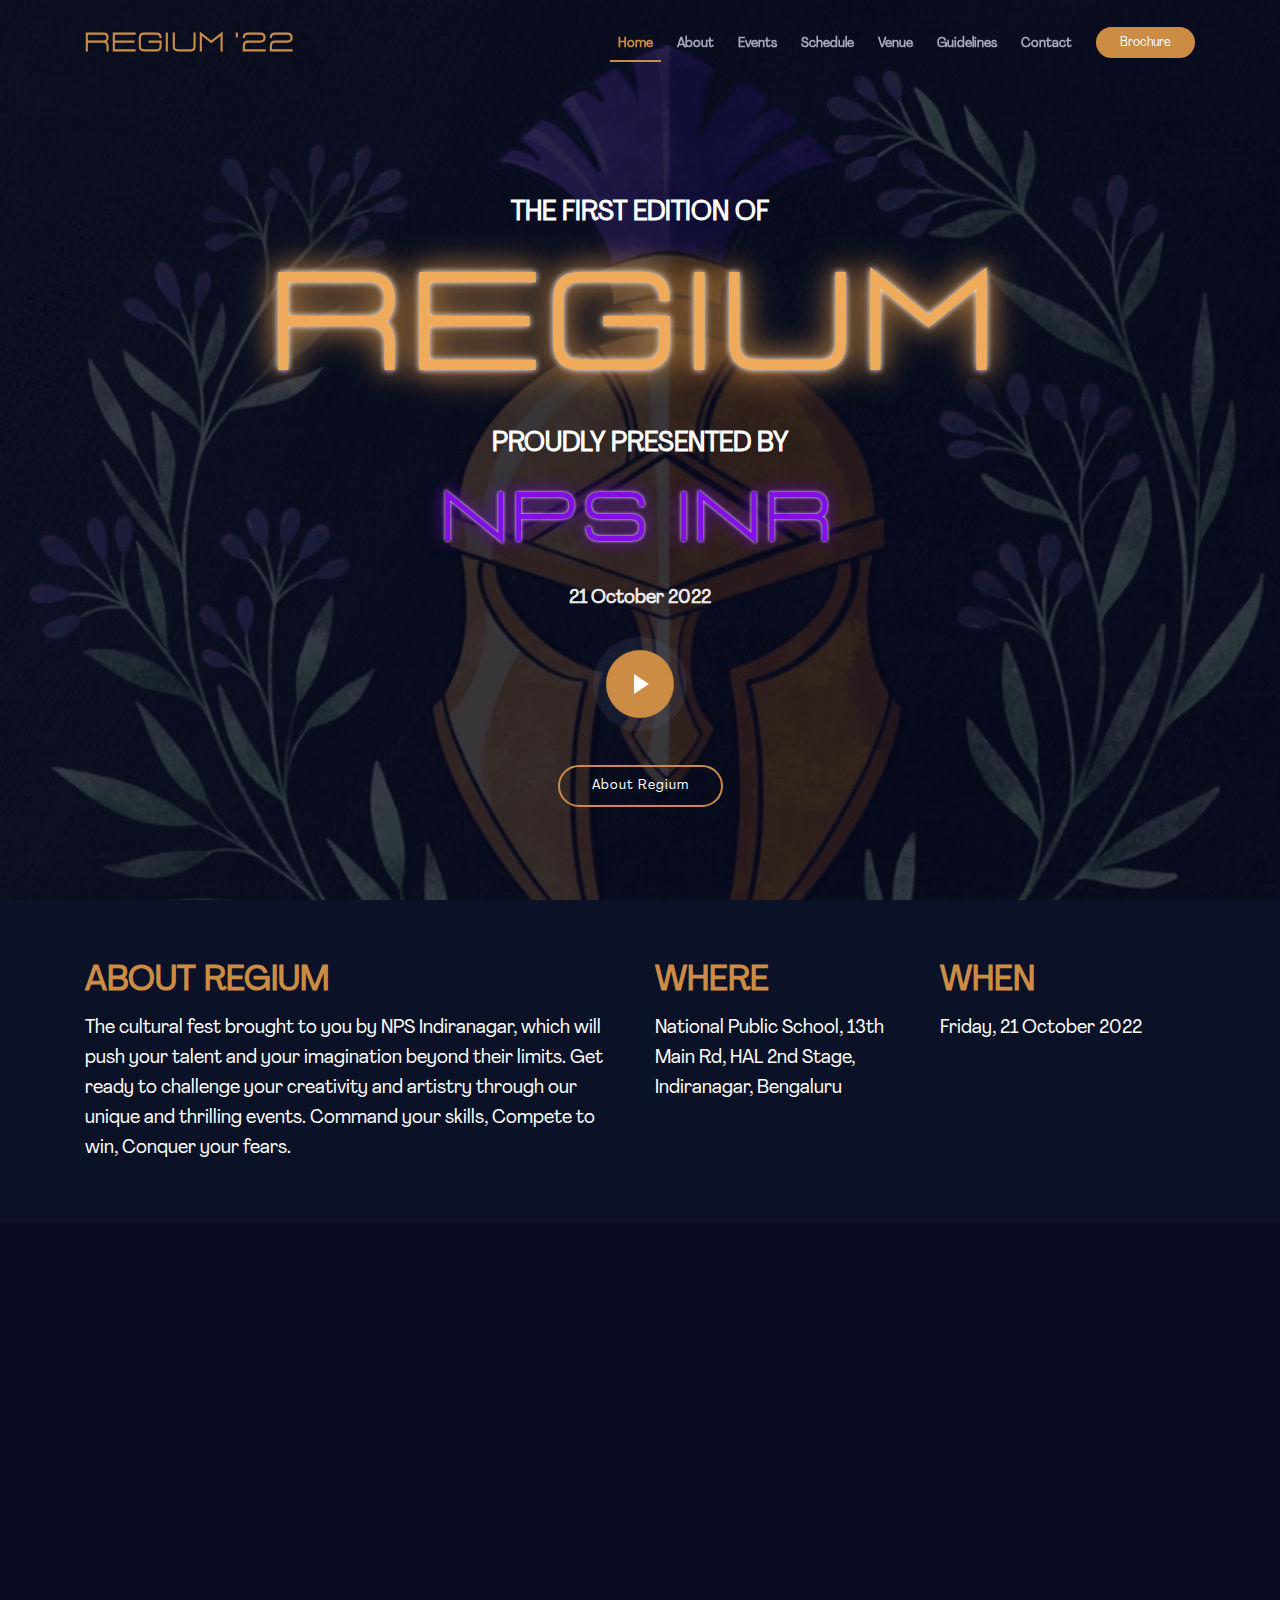
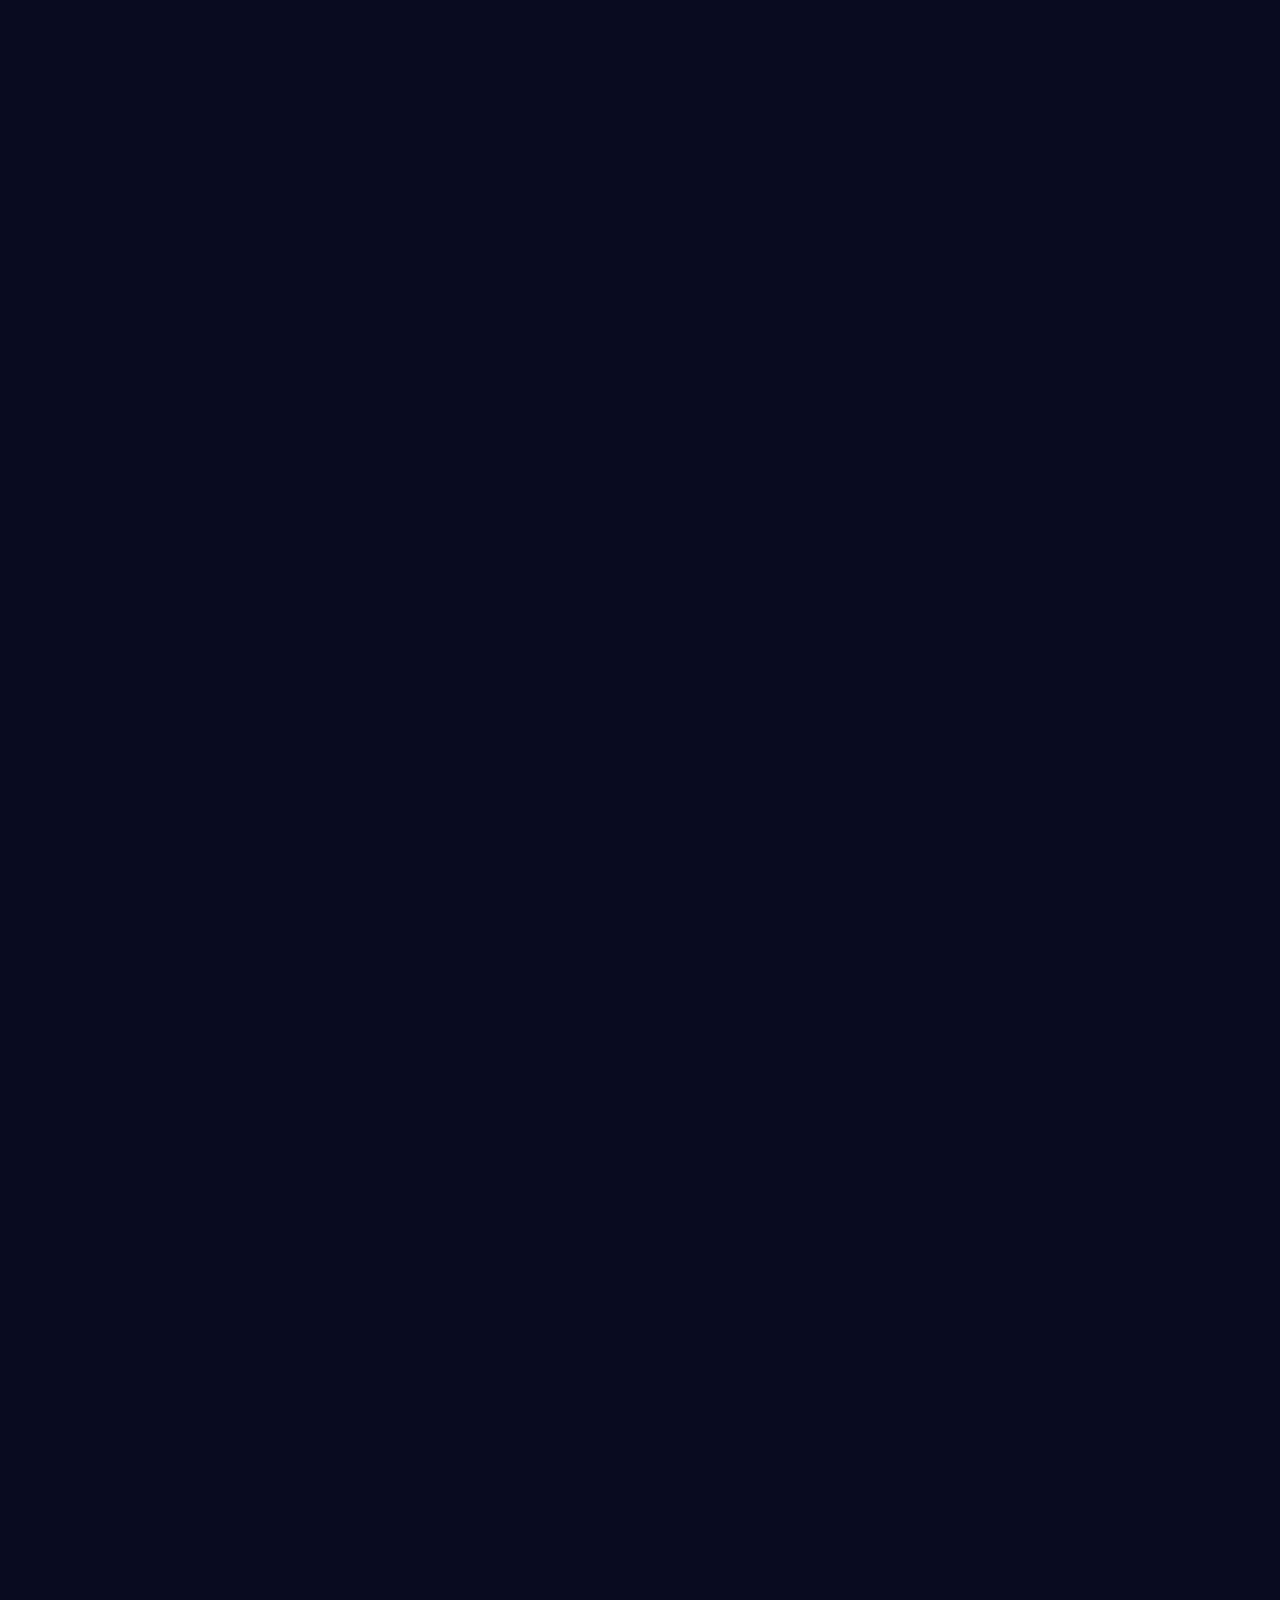
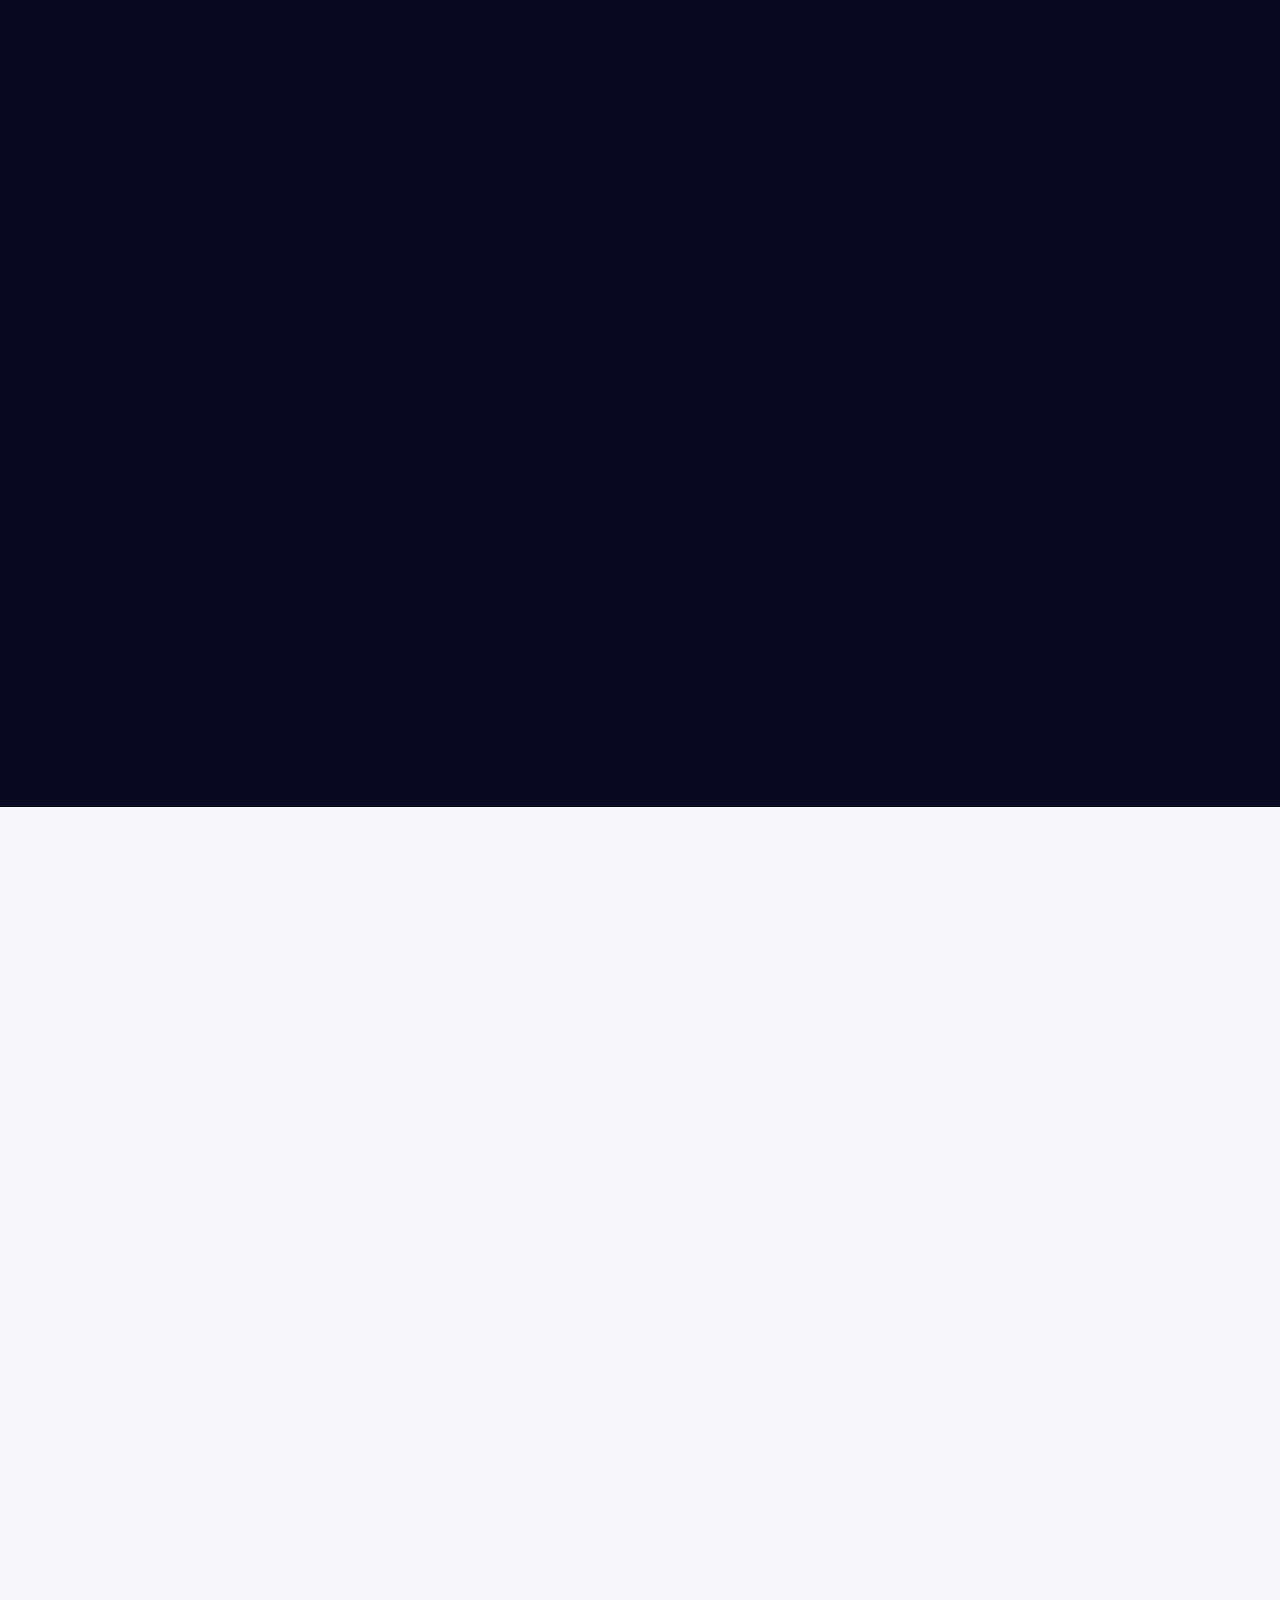
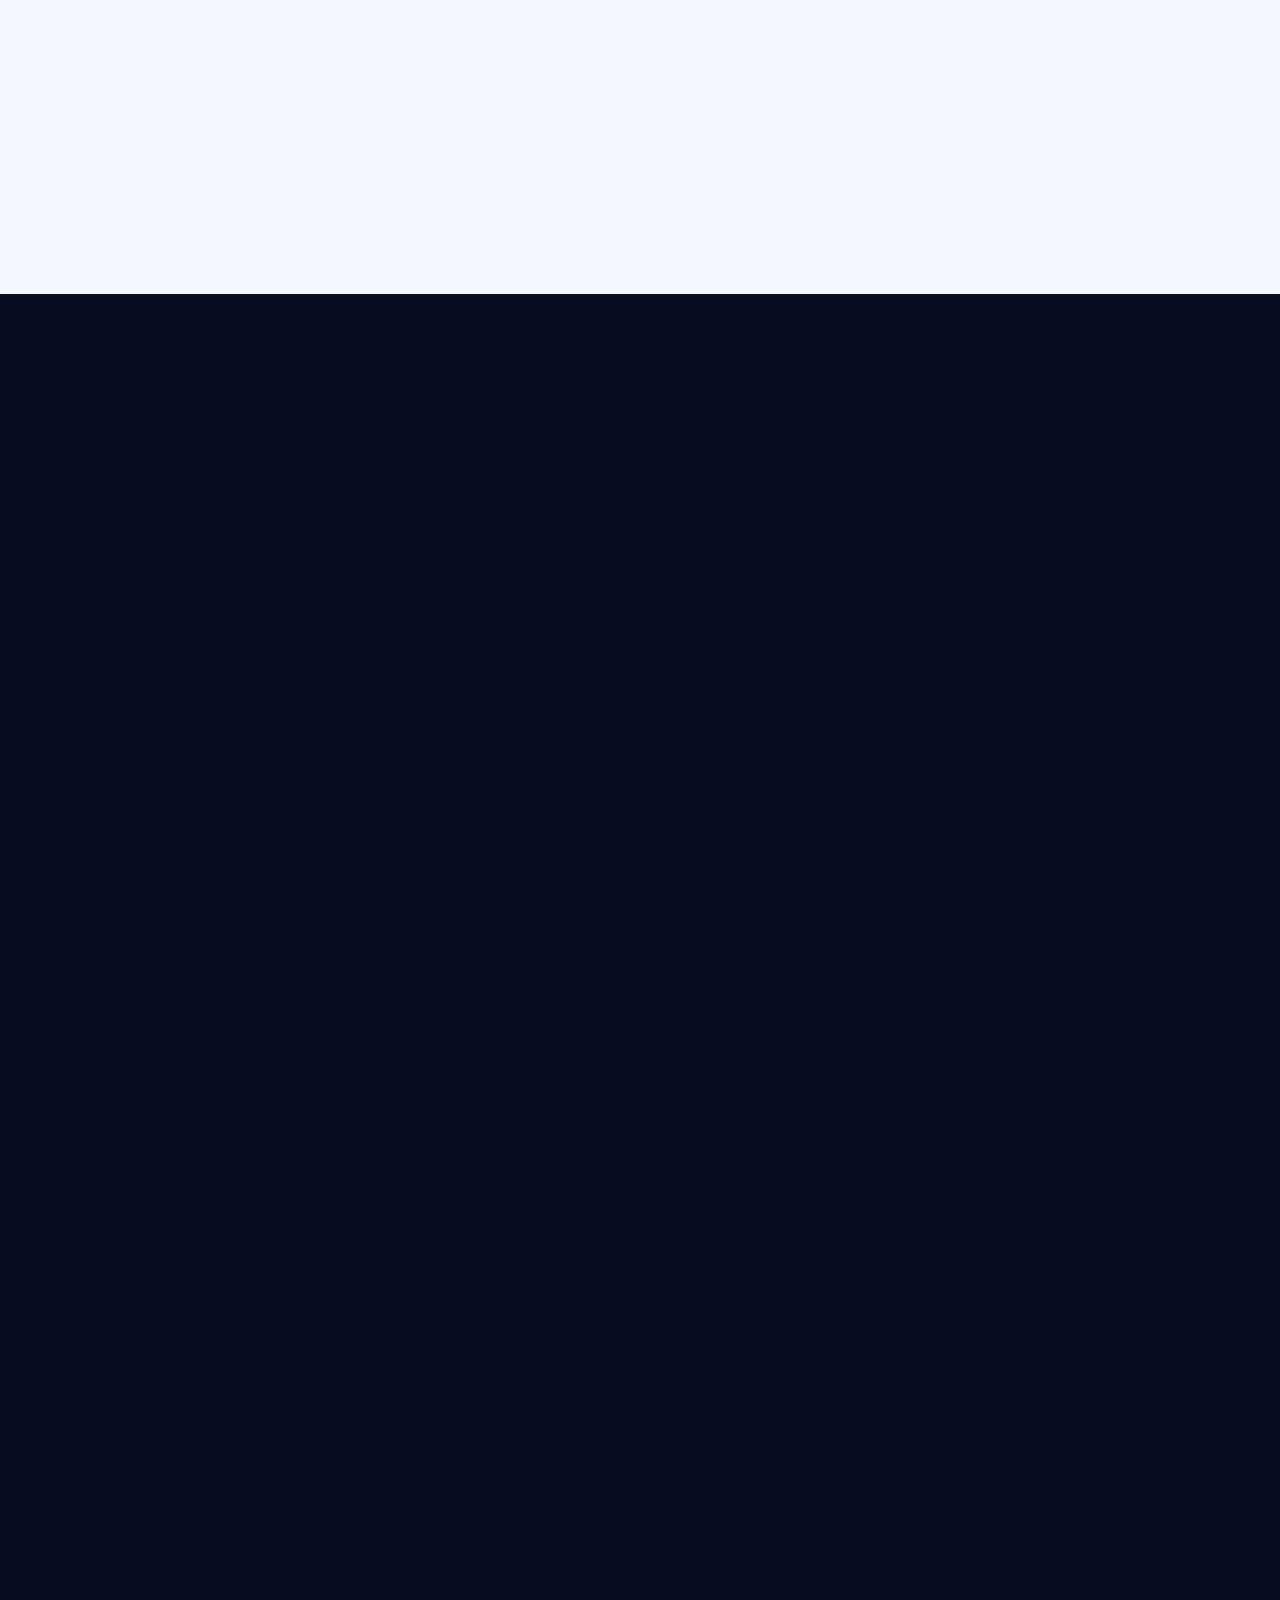
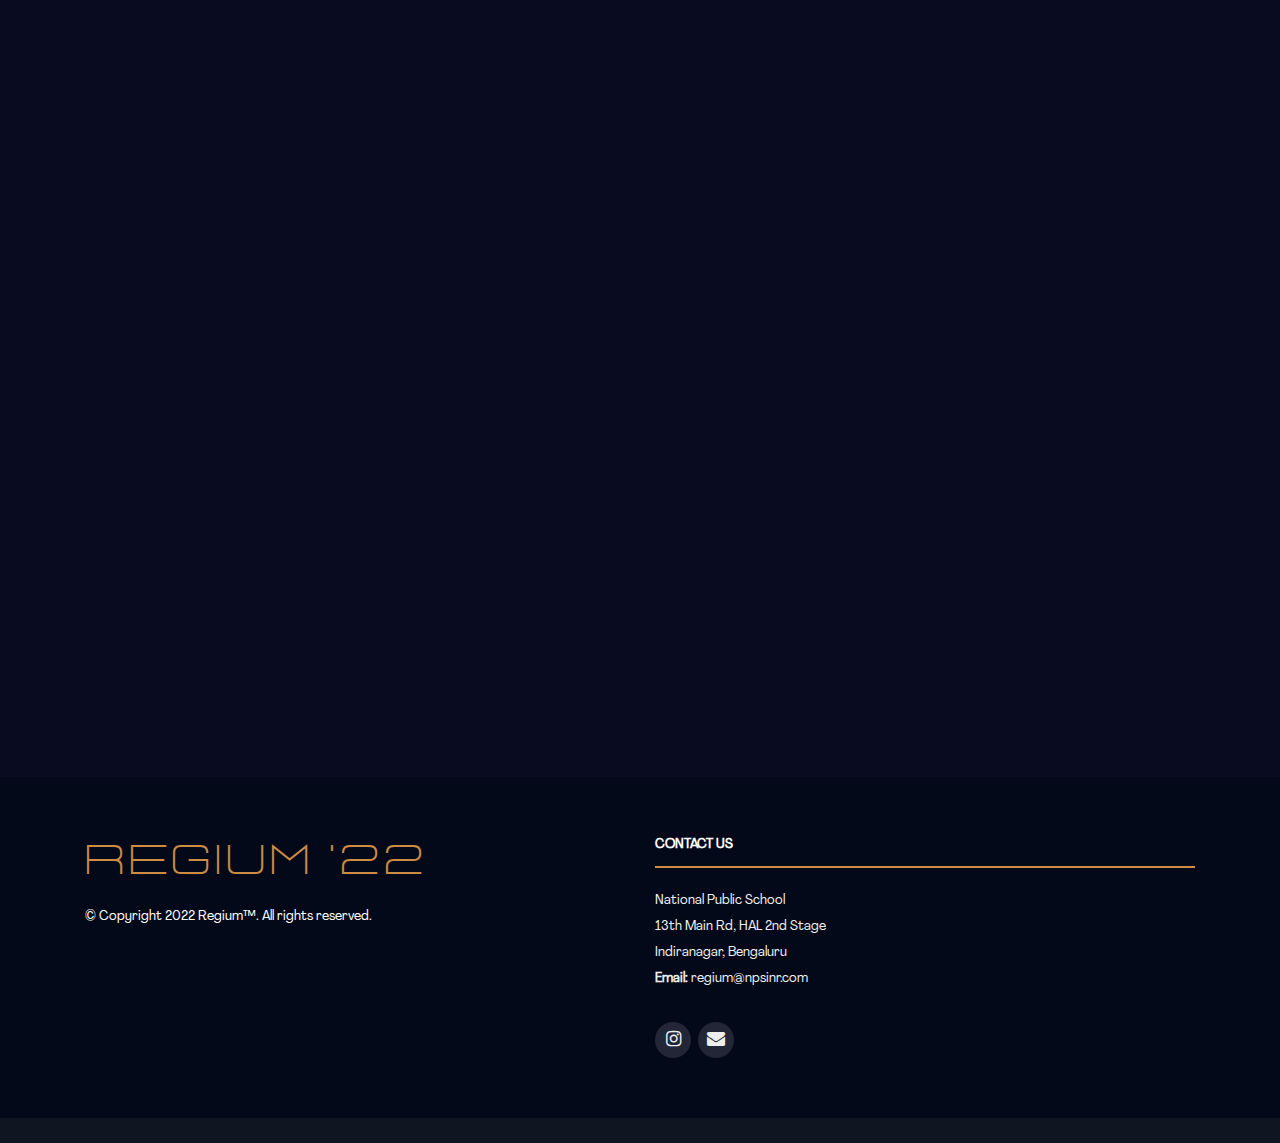
==== commit edf5f05b: "Changed about text, Added copyright" ====
--- a/index.html
+++ b/index.html
@@ -84,7 +84,11 @@
             <div class="row">
                 <div class="col-lg-6">
                     <h2 style="color: #cc8c44 ">ABOUT REGIUM</h2>
-                    <p>The first edition of the cultural fest, hosted by National Public School Indiranagar.</p>
+                    <p>The cultural fest brought to you by NPS Indiranagar, which will push your talent and your
+                        imagination beyond their limits.
+                        Get ready to challenge your creativity and artistry through our unique and thrilling events.
+                        Command your skills, Compete to win, Conquer your fears.
+                    </p>
                 </div>
                 <div class="col-lg-3">
                     <h3 style="color: #cc8c44">Where</h3>
@@ -234,25 +238,6 @@
                 <h2>Event Schedule</h2>
                 <p>Here is our event schedule</p>
             </div>
-            <!--
-            <ul class="nav nav-tabs" role="tablist">
-                <li class="nav-item">
-                    <a class="nav-link active" href="#day-1" role="tab" data-toggle="tab">Day 1</a>
-                </li>
-                <li class="nav-item">
-                    <a class="nav-link" href="#day-2" role="tab" data-toggle="tab">Day 2</a>
-                </li>
-                <li class="nav-item">
-                    <a class="nav-link" href="#day-3" role="tab" data-toggle="tab">Day 3</a>
-                </li>
-            </ul>
-            -->
-
-            <!--
-            <h3 class="sub-heading">Voluptatem nulla veniam soluta et corrupti consequatur neque eveniet officia. Eius
-                necessitatibus voluptatem quis labore perspiciatis quia.</h3>
-                -->
-
             <div class="tab-content row justify-content-center">
 
                 <div role="tabpanel" class="col-lg-9 tab-pane fade show active" id="day-1">
@@ -627,7 +612,7 @@
                 <div class="col-lg- col-md-6 footer-info">
                     <h1><a href="#main">Regium <span>'22</span></a></h1>
                     <!-- <img src="img/regium_logo.jpg" alt="Regium '22"> -->
-                    <p>The first edition of the cultural fest, hosted by National Public School Indiranagar.</p>
+                    <p>© Copyright 2022 Regium™. All rights reserved.</p>
                 </div>
 
                 <div class="col-lg-6 col-md-6 footer-contact">
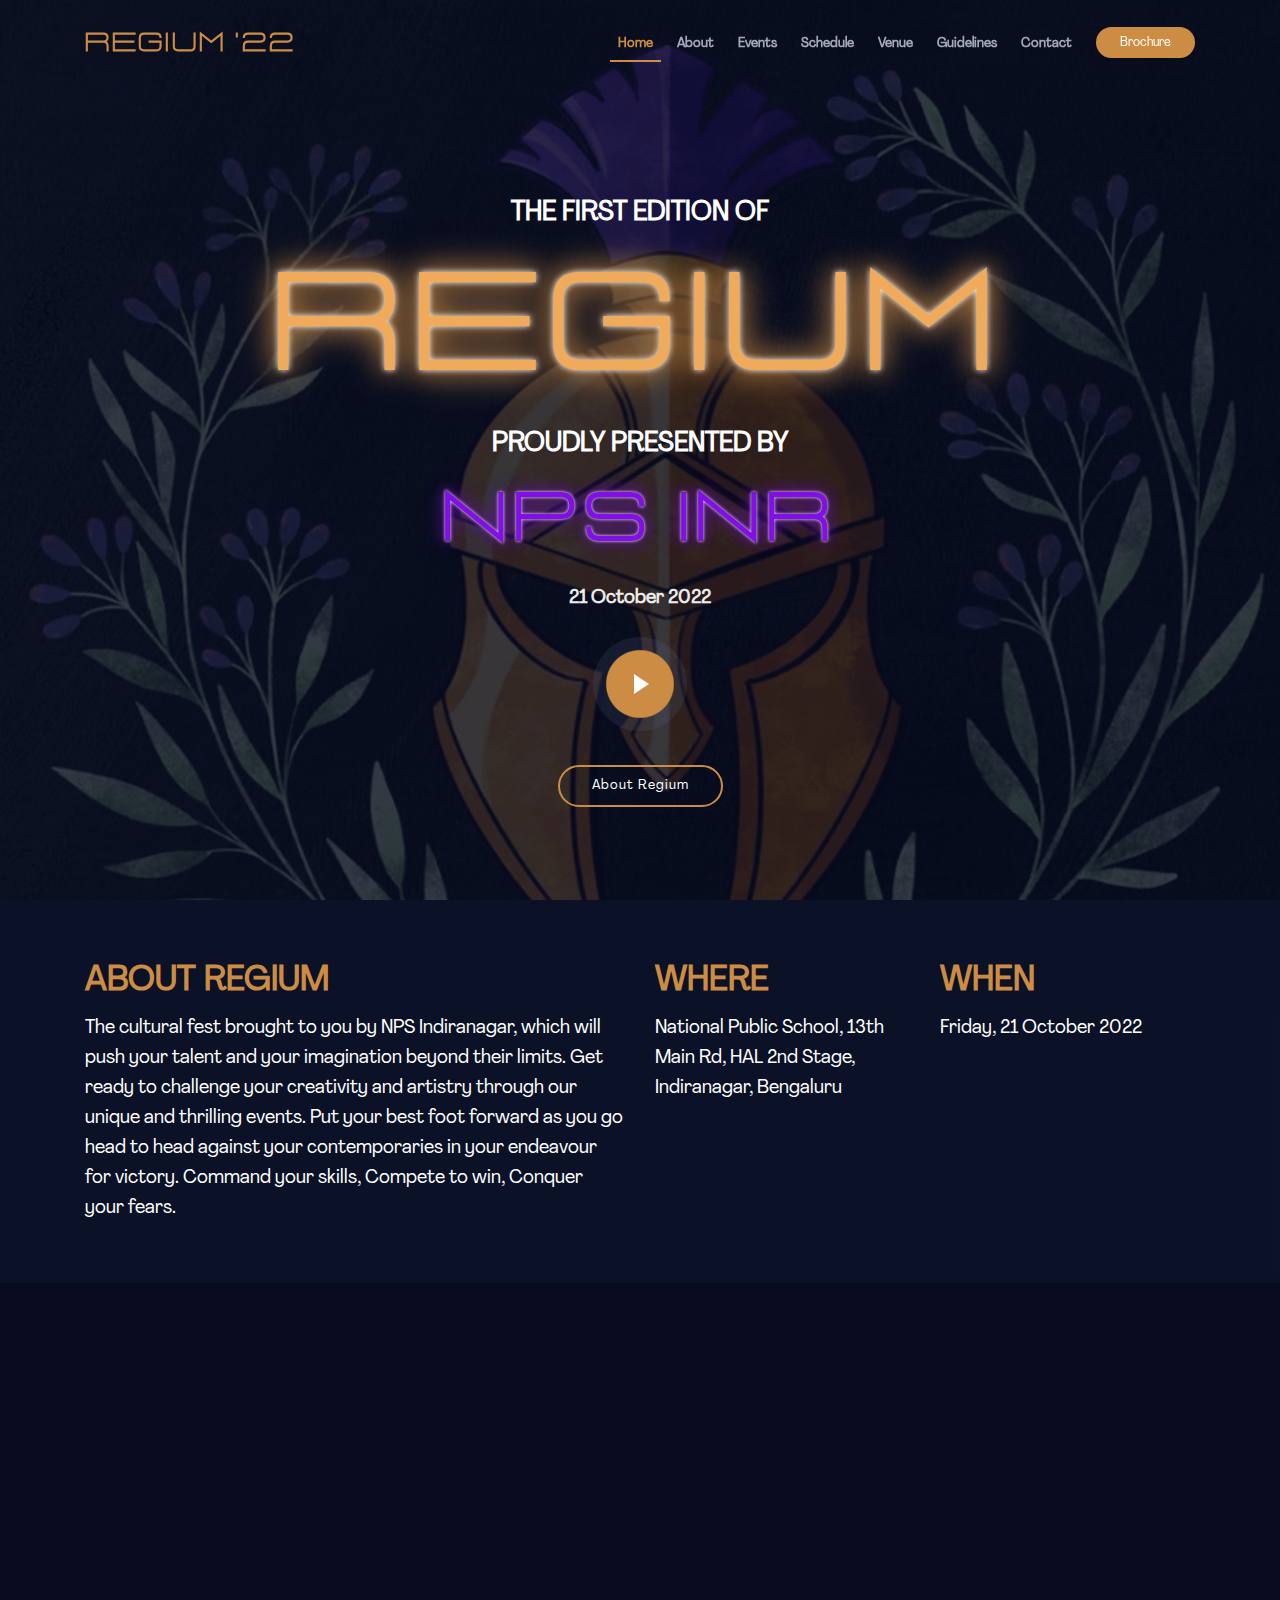
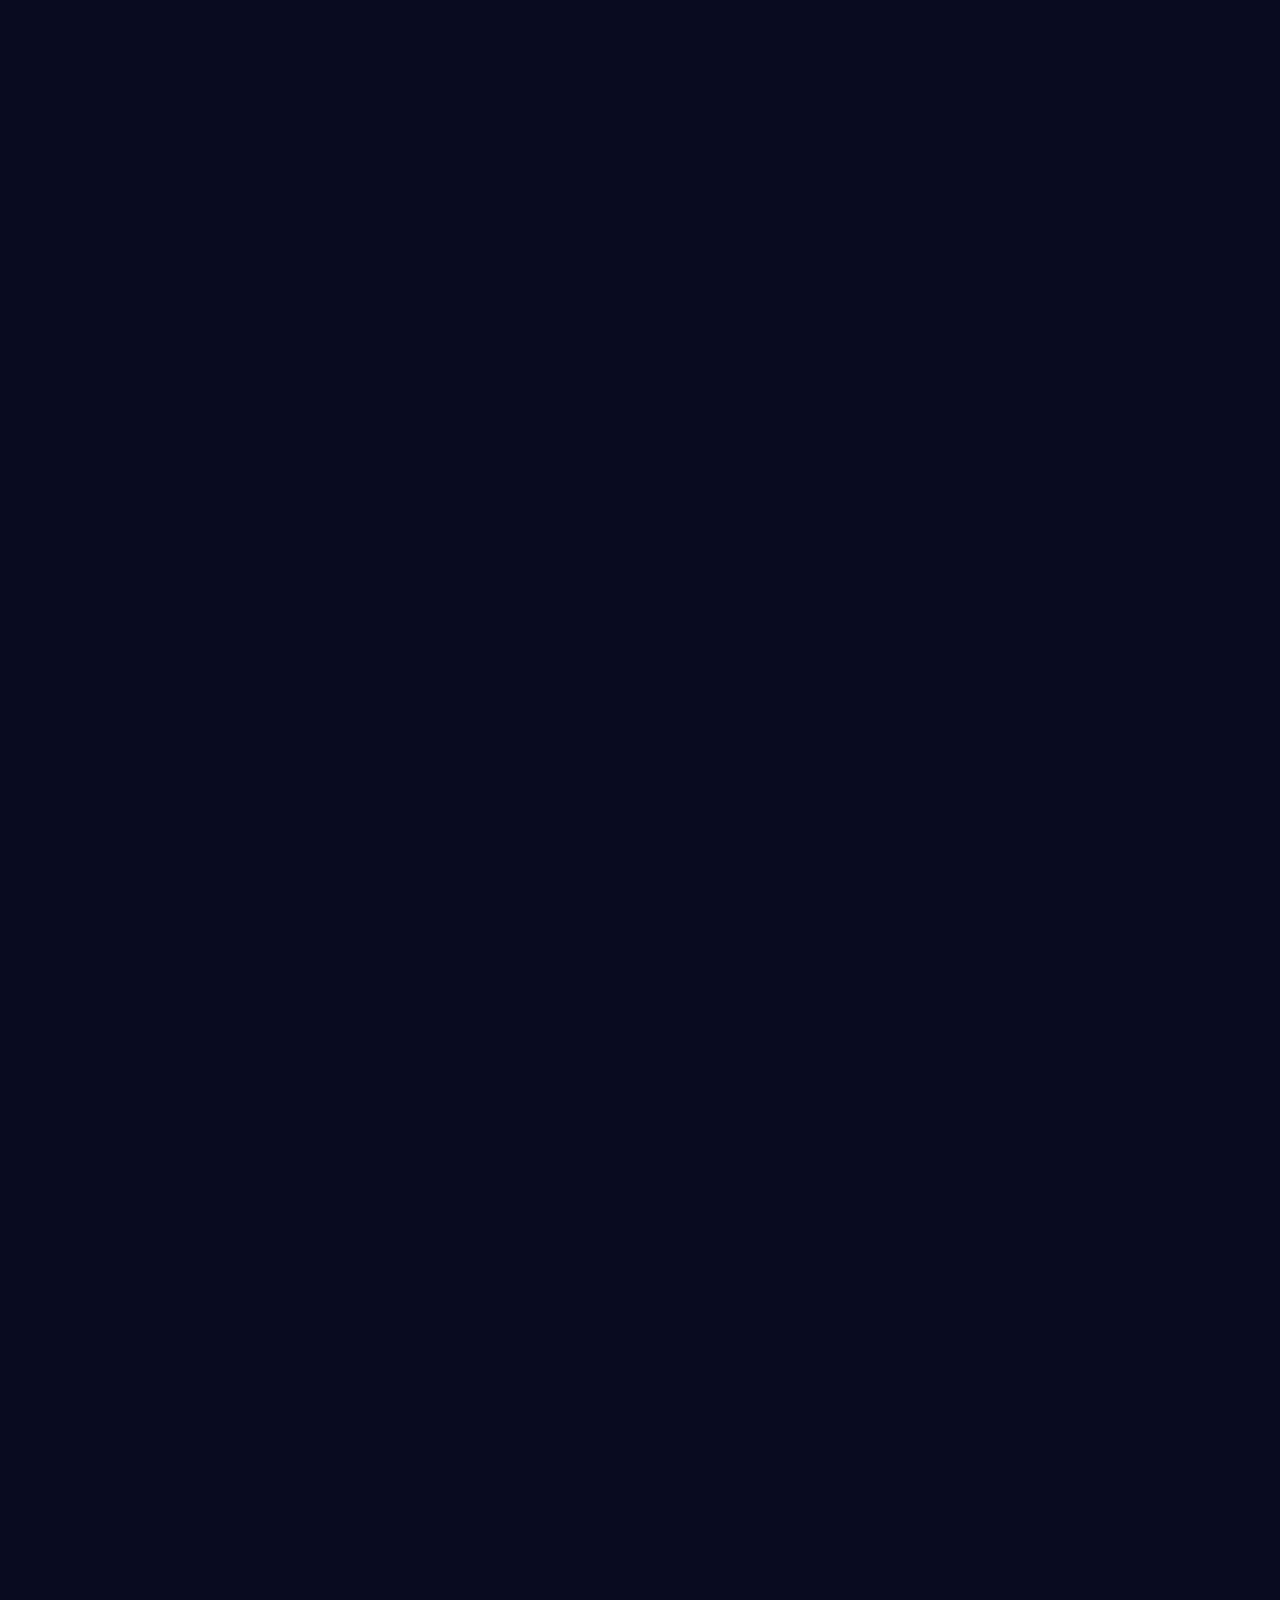
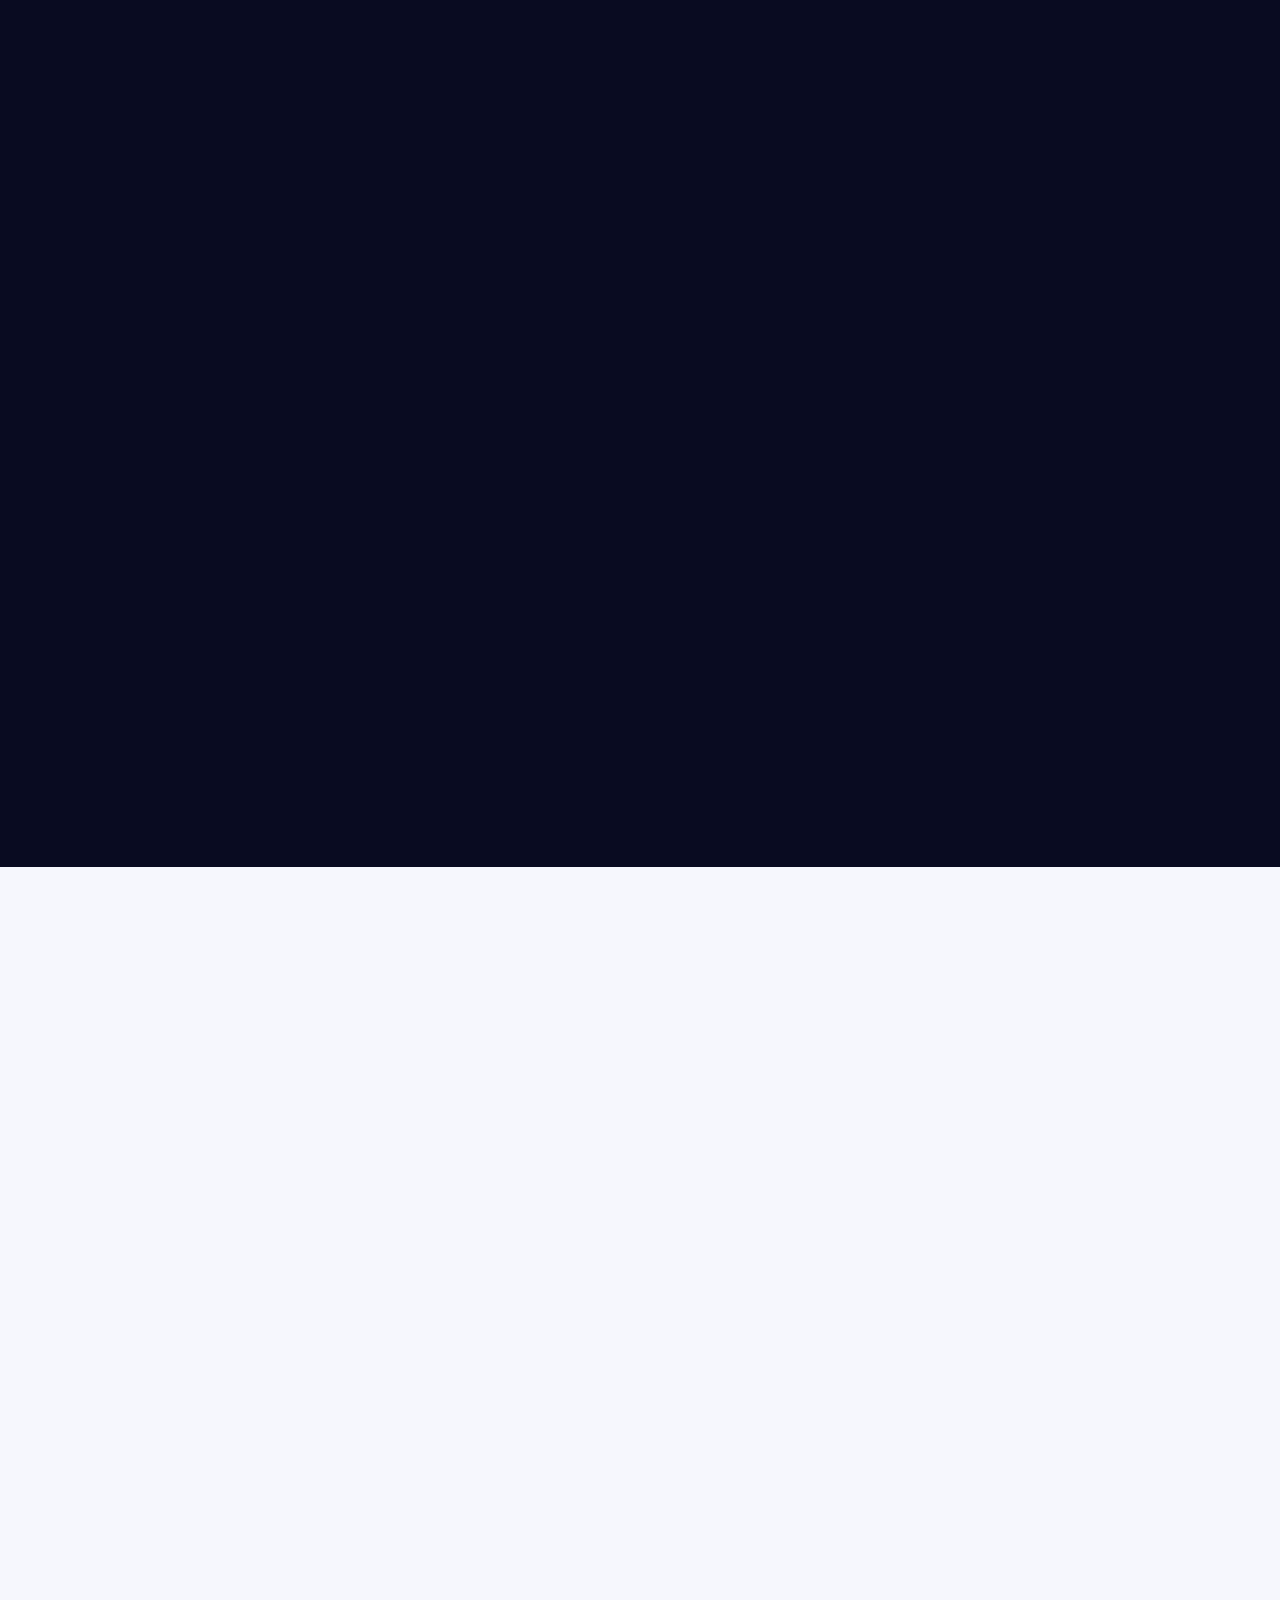
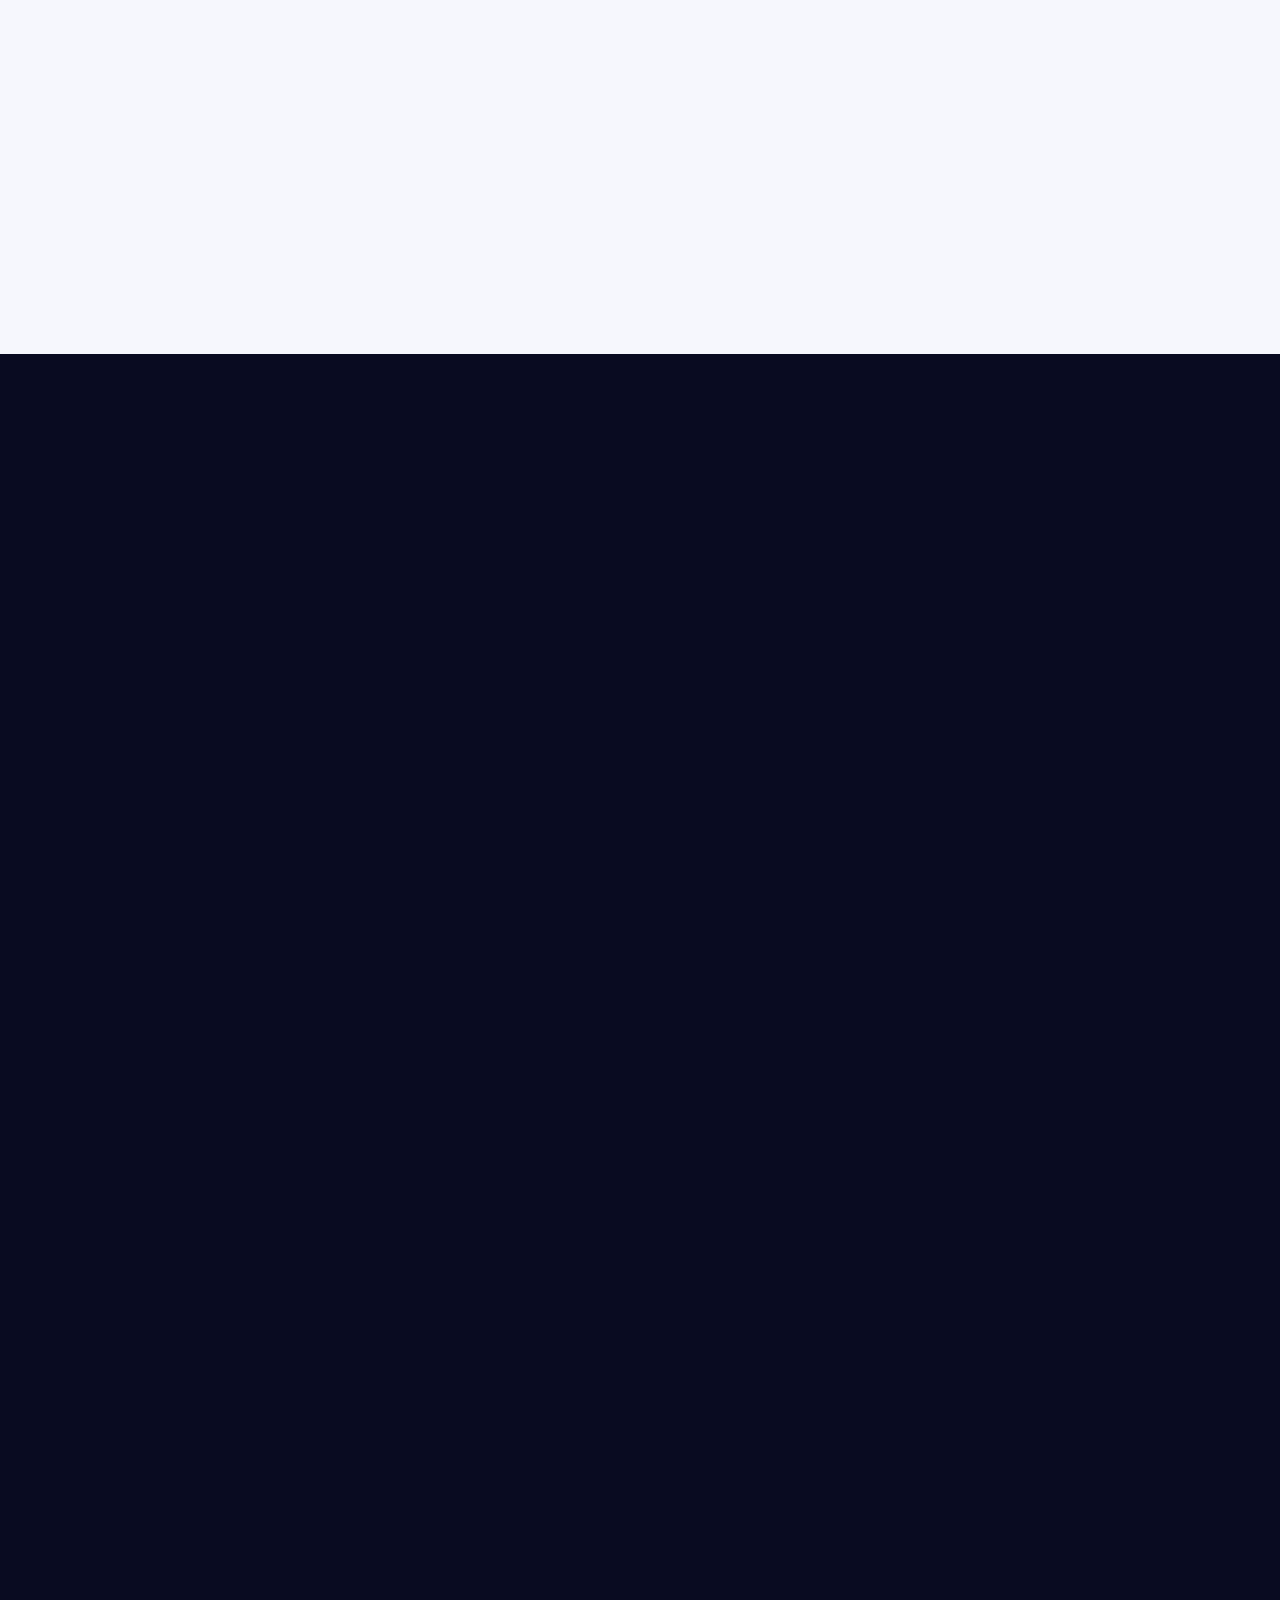
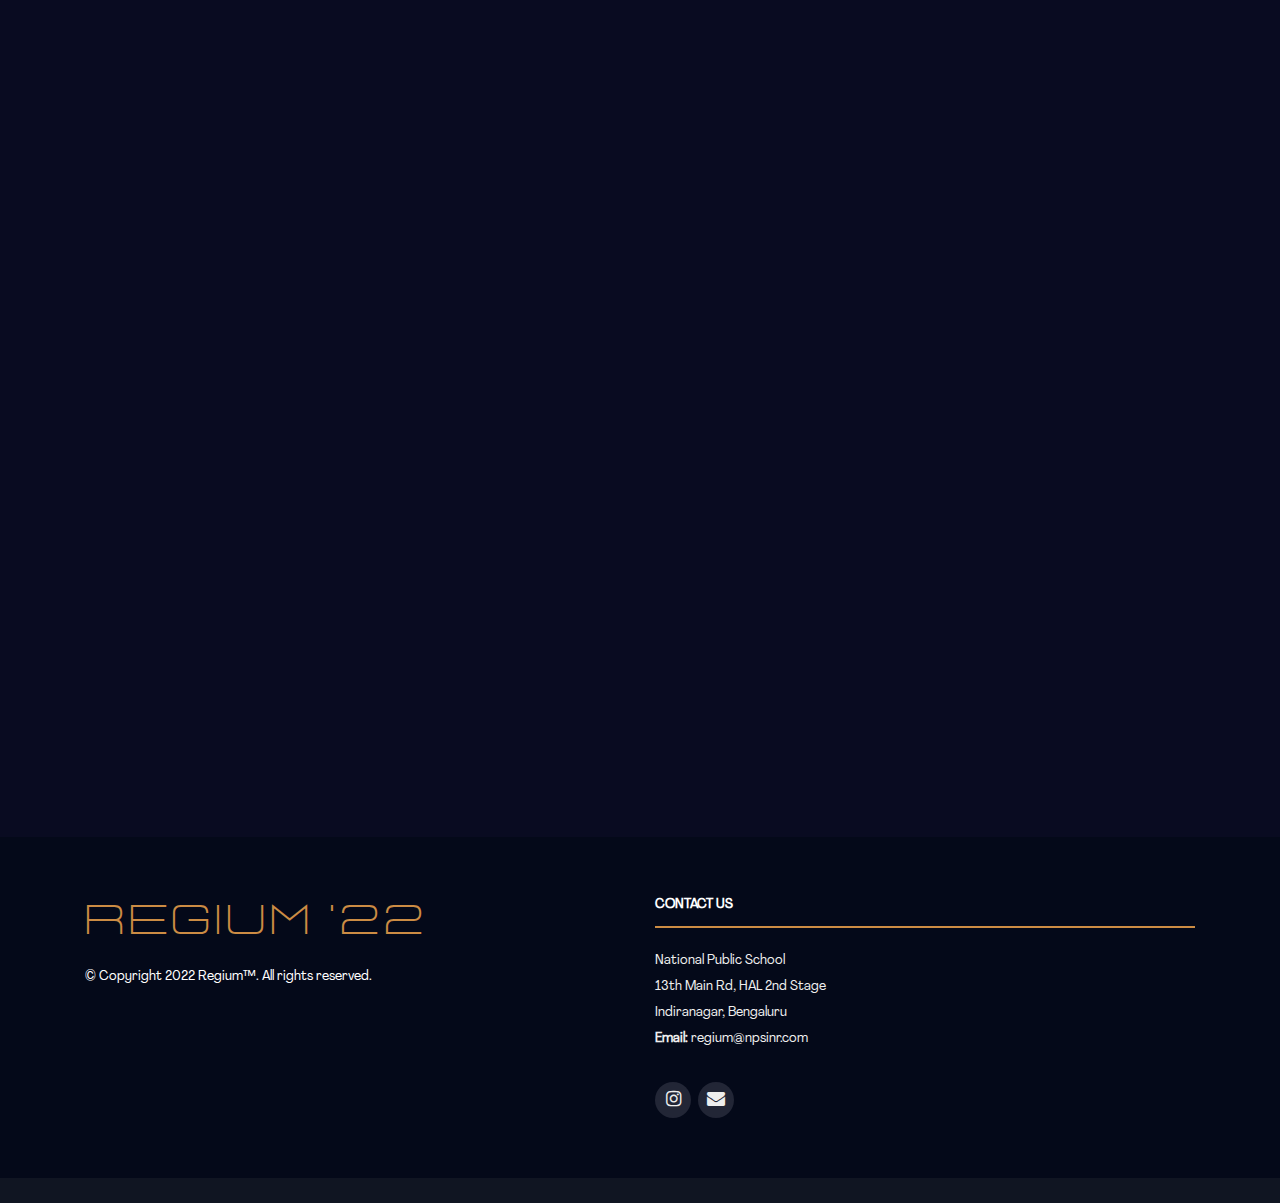
==== commit 091cfb81: "Updated about text" ====
--- a/index.html
+++ b/index.html
@@ -86,7 +86,9 @@
                     <h2 style="color: #cc8c44 ">ABOUT REGIUM</h2>
                     <p>The cultural fest brought to you by NPS Indiranagar, which will push your talent and your
                         imagination beyond their limits.
-                        Get ready to challenge your creativity and artistry through our unique and thrilling events.
+                        Get ready to challenge your creativity and artistry through our unique and thrilling events. Put
+                        your best foot forward as you go head to head against your contemporaries in your endeavour for
+                        victory.
                         Command your skills, Compete to win, Conquer your fears.
                     </p>
                 </div>
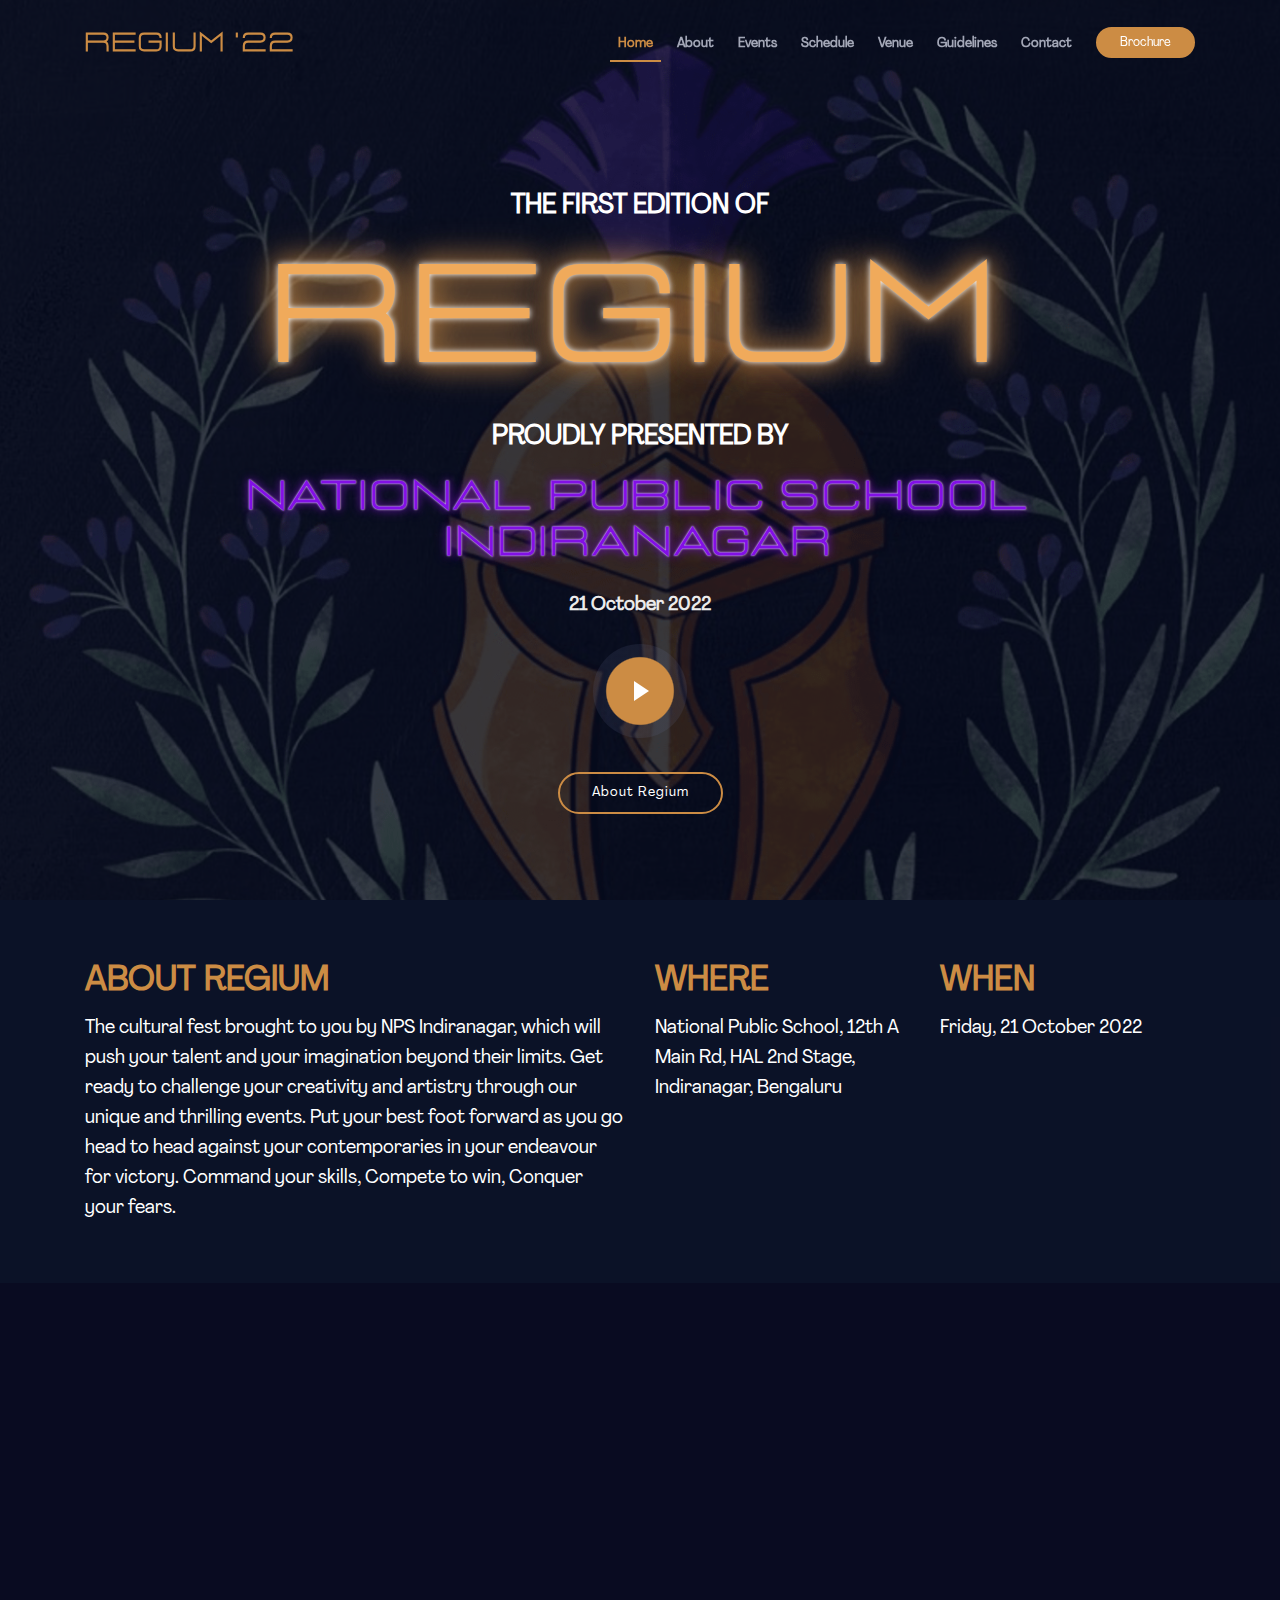
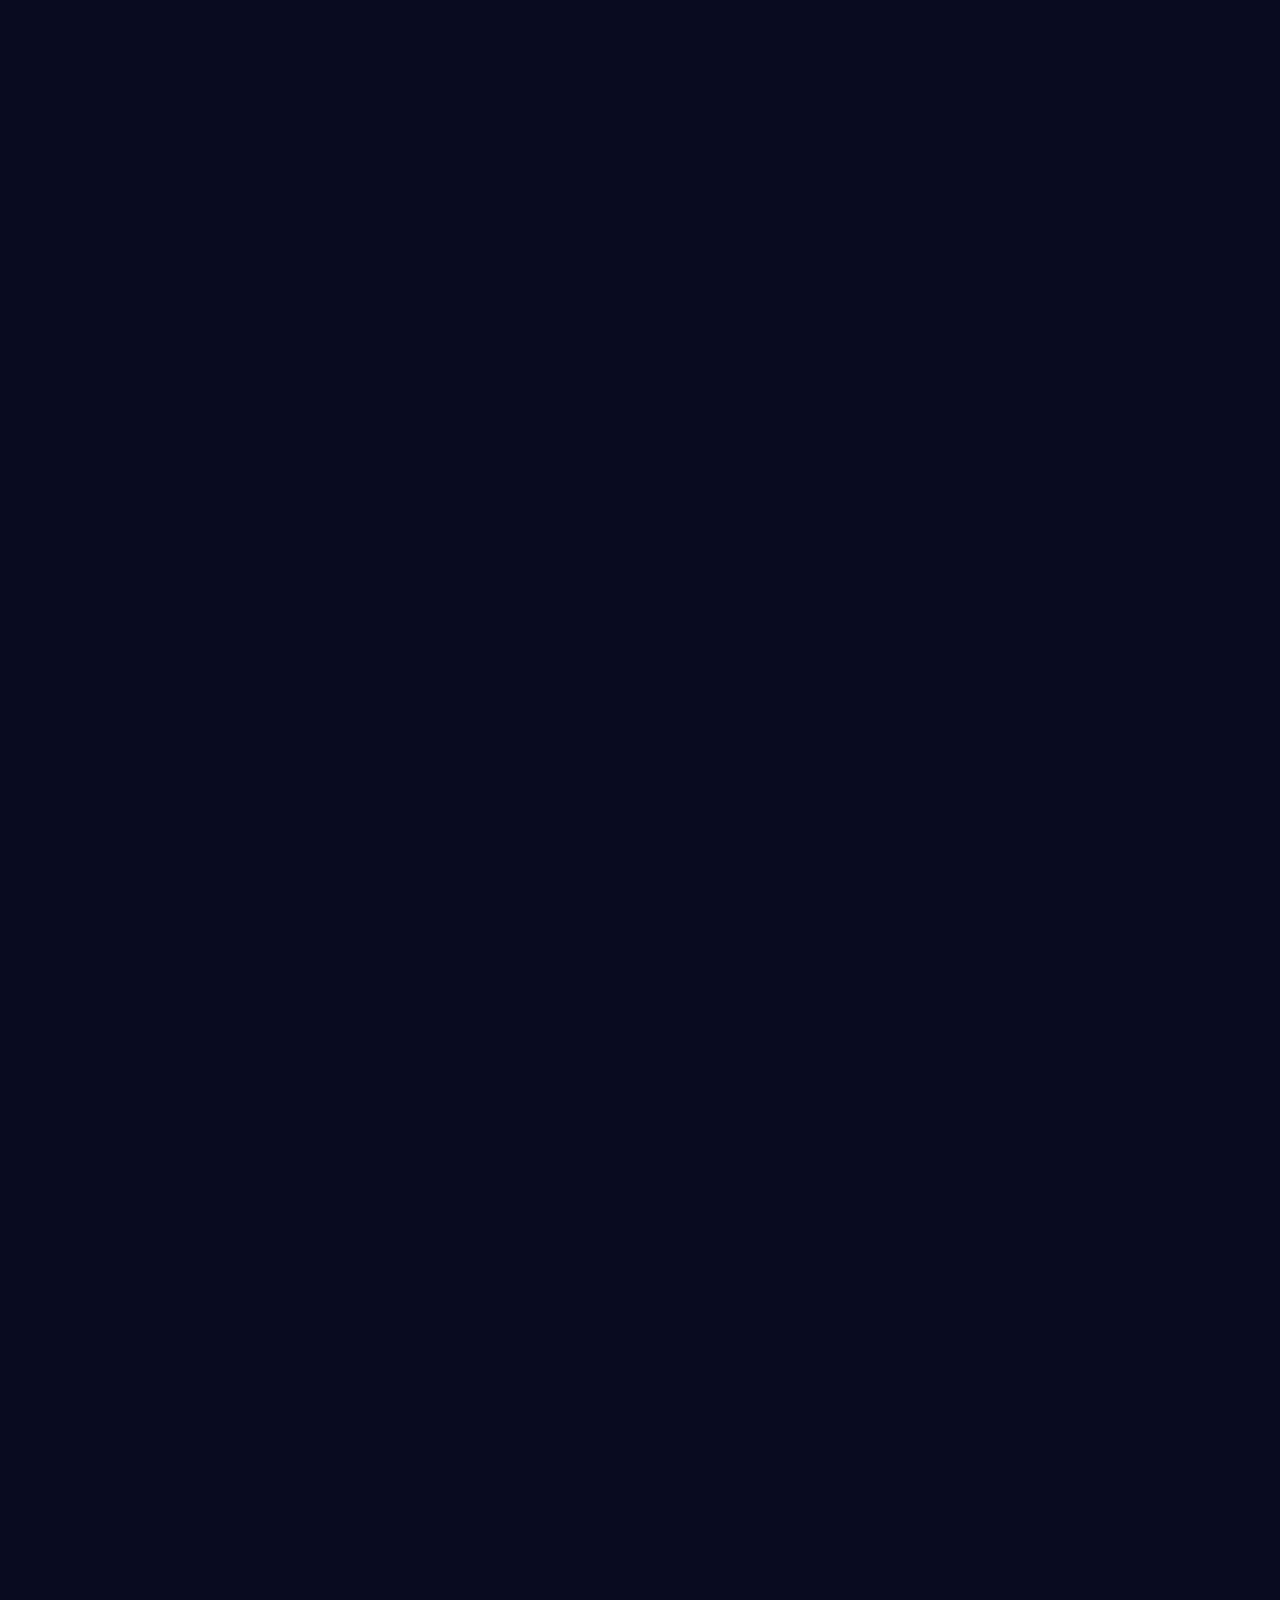
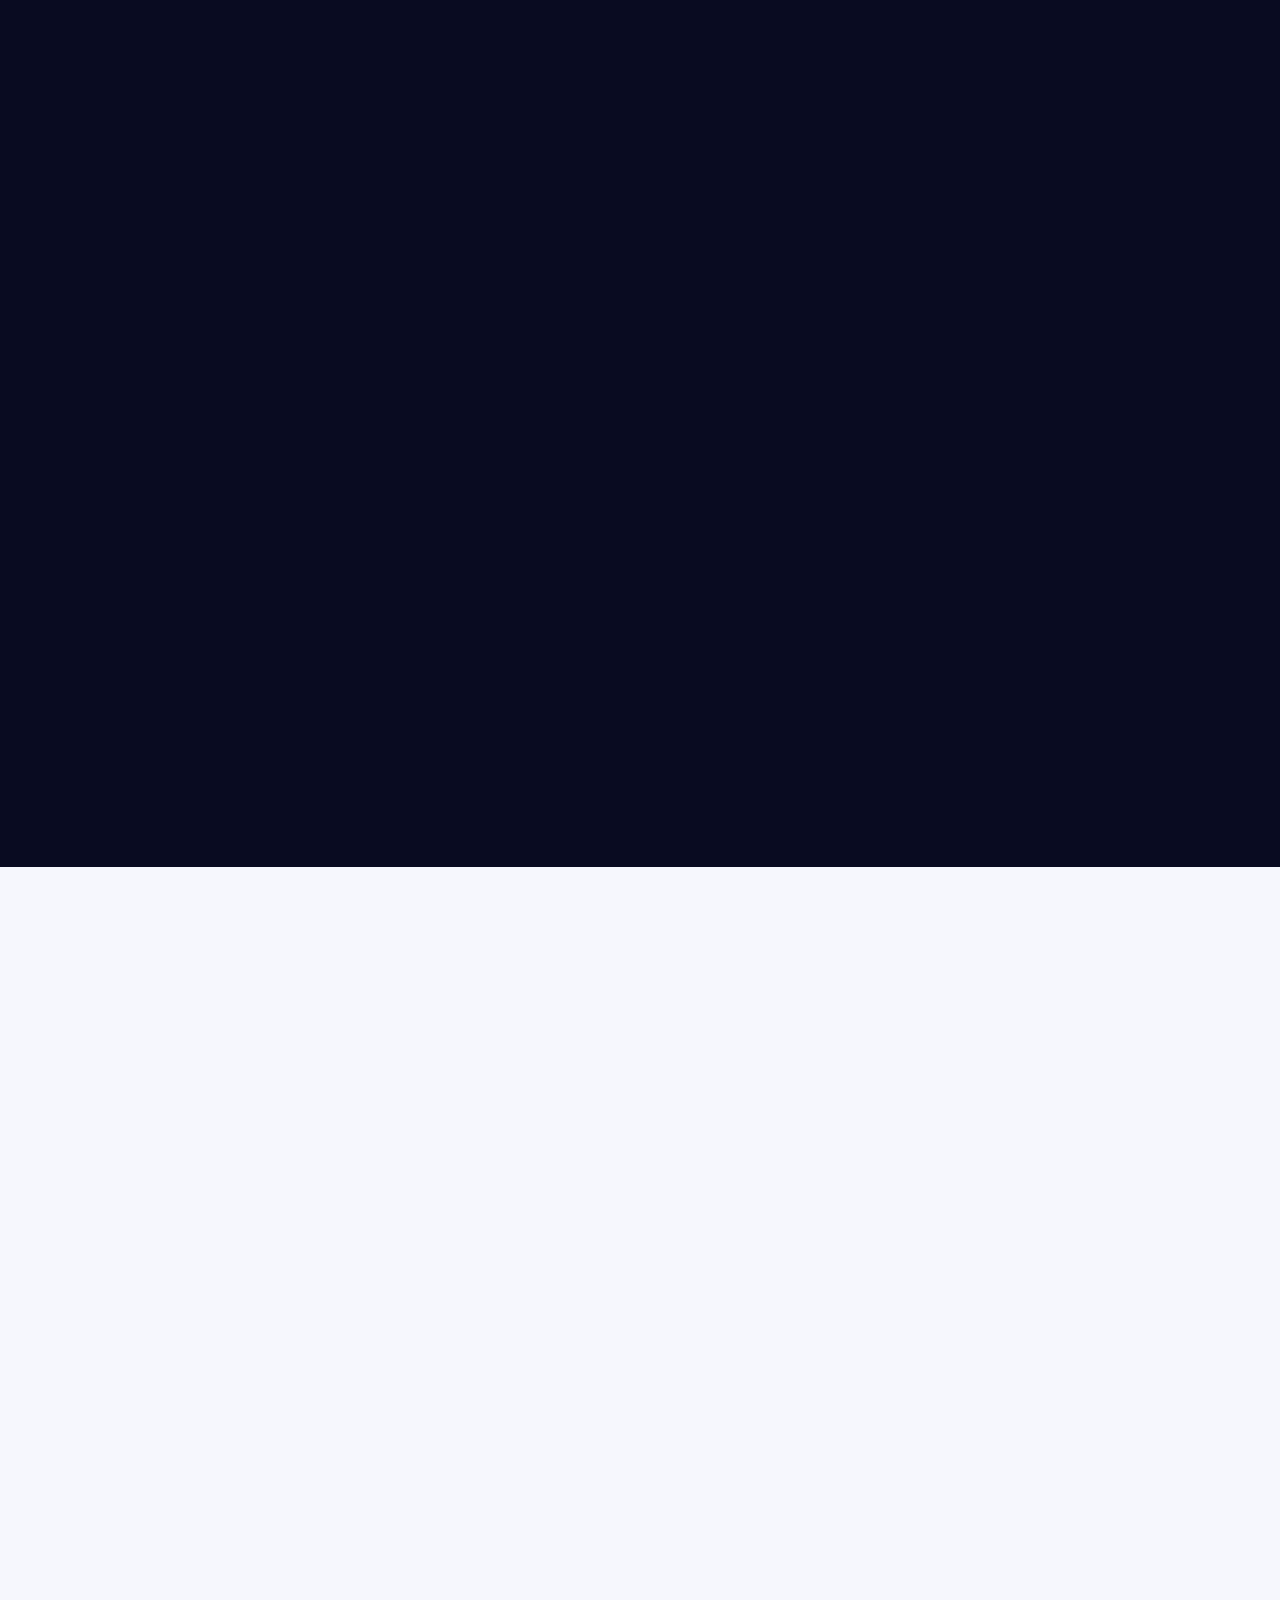
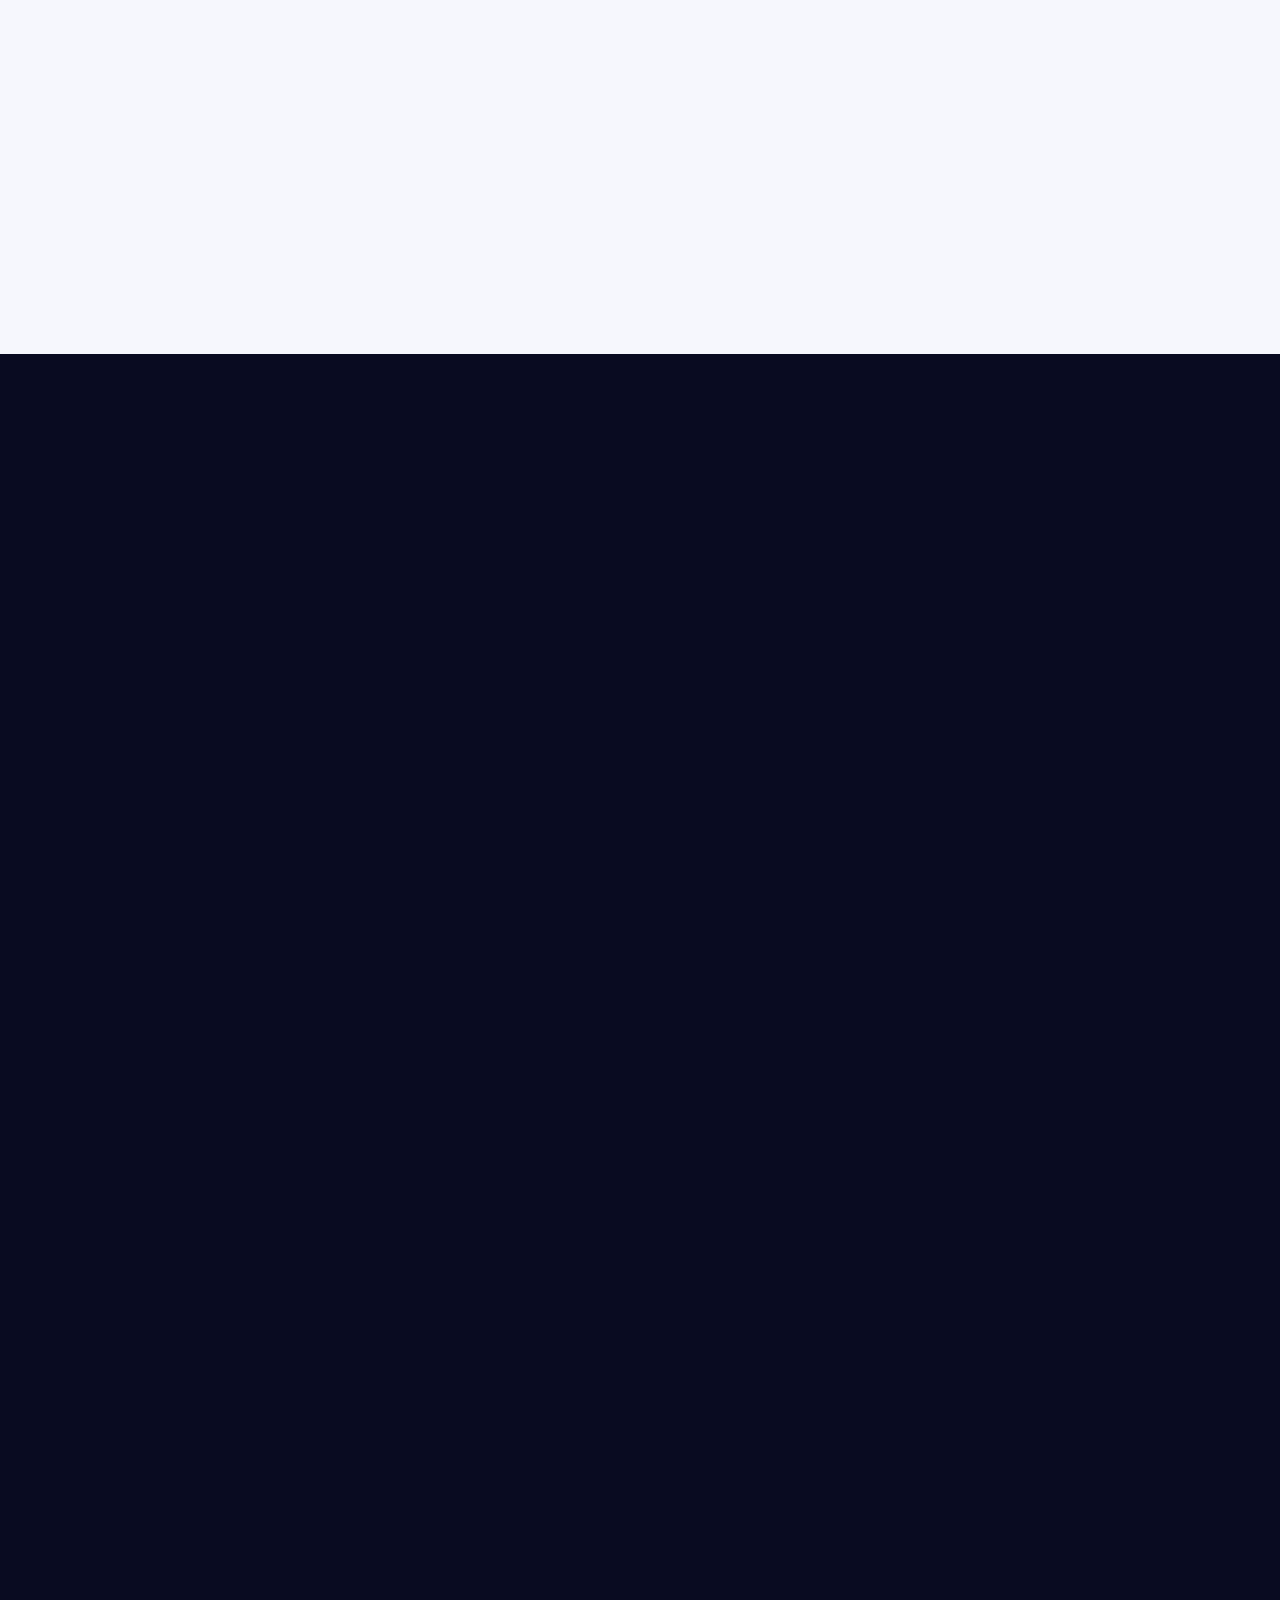
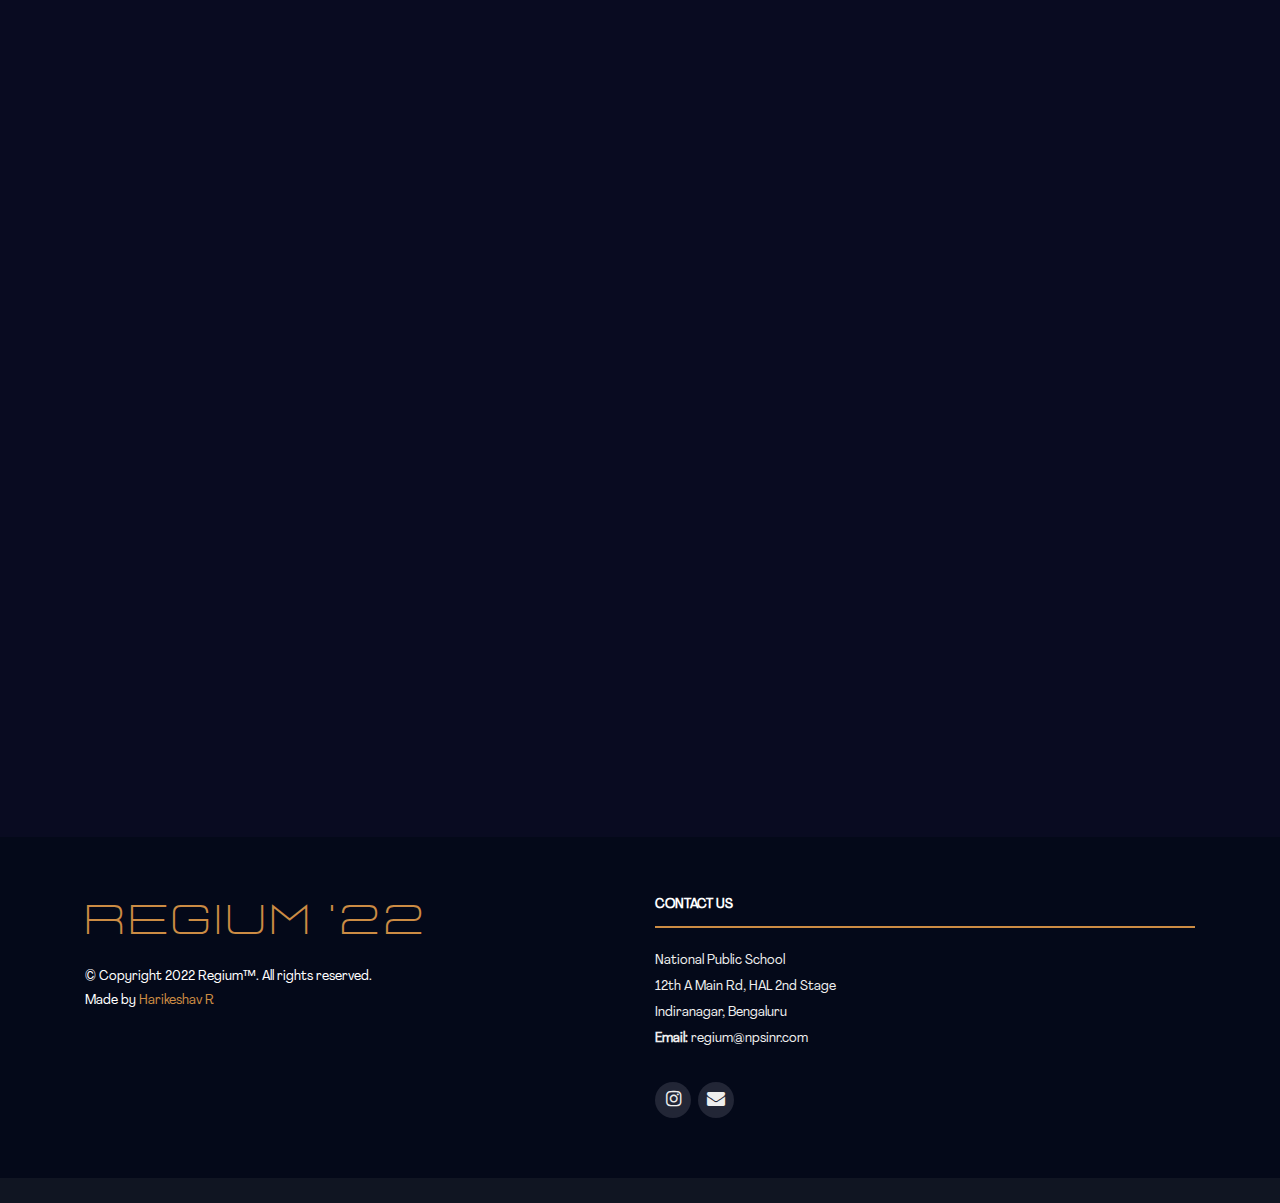
==== commit 38bc3a07: "Changed address back to 12th A Main, Changed to full school name" ====
--- a/index.html
+++ b/index.html
@@ -65,7 +65,7 @@
         <h3>The First Edition of</h3>
         <h1 class="mb-4 pb-0"><span>Regium</span></h1>
         <h3>Proudly Presented By</h3>
-        <h2 class="mb-4 pb-0"><span>NPS INR</span></h2>
+        <h2 class="mb-4 pb-0"><span>National Public School<br>Indiranagar</span></h2>
         <p class="mb-4 pb-0">21 October 2022</p>
         <a href="https://www.youtube.com/watch?v=kVaJB4hEAxs&feature=youtu.be" class="venobox play-btn mb-4"
            data-vbtype="video"
@@ -94,7 +94,7 @@
                 </div>
                 <div class="col-lg-3">
                     <h3 style="color: #cc8c44">Where</h3>
-                    <p>National Public School, 13th Main Rd, HAL 2nd Stage, Indiranagar, Bengaluru</p>
+                    <p>National Public School, 12th A Main Rd, HAL 2nd Stage, Indiranagar, Bengaluru</p>
                 </div>
                 <div class="col-lg-3">
                     <h3 style="color: #cc8c44">When</h3>
@@ -391,7 +391,7 @@
 
             <div class="row no-gutters">
                 <div class="col-lg-12 venue-map">
-                    <iframe src="https://www.google.com/maps/embed?pb=!1m18!1m12!1m3!1d3888.0348567145306!2d77.64455601489207!3d12.969621390857203!2m3!1f0!2f0!3f0!3m2!1i1024!2i768!4f13.1!3m3!1m2!1s0x0%3A0x45a77ca6f846f229!2sNational%20Public%20School%2013th%20Main%20Gate!5e0!3m2!1sen!2sin!4v1664384793709!5m2!1sen!2sin"
+                    <iframe src="https://www.google.com/maps/embed?pb=!1m18!1m12!1m3!1d3888.03485671454!2d77.64455601489202!3d12.969621390857203!2m3!1f0!2f0!3f0!3m2!1i1024!2i768!4f13.1!3m3!1m2!1s0x3bae14020c8965e3%3A0x668961d1c428f8ce!2sNational%20Public%20School%20Indiranagar!5e0!3m2!1sen!2sin!4v1664469936480!5m2!1sen!2sin"
                             width="600" height="450" style="border:0;" allowfullscreen="" loading="lazy"
                             referrerpolicy="no-referrer-when-downgrade"></iframe>
                 </div>
@@ -540,7 +540,7 @@
                     <div class="contact-address">
                         <i class="ion-ios-location-outline"></i>
                         <h3>Address</h3>
-                        <address>National Public School, 13th Main Rd, HAL 2nd Stage, Indiranagar, Bengaluru
+                        <address>National Public School, 12th A Main Rd, HAL 2nd Stage, Indiranagar, Bengaluru
                         </address>
                     </div>
                 </div>
@@ -615,13 +615,14 @@
                     <h1><a href="#main">Regium <span>'22</span></a></h1>
                     <!-- <img src="img/regium_logo.jpg" alt="Regium '22"> -->
                     <p>© Copyright 2022 Regium™. All rights reserved.</p>
+                    <p>Made by <a href="mailto:r.harikeshav@gmail.com">Harikeshav R</a></p>
                 </div>
 
                 <div class="col-lg-6 col-md-6 footer-contact">
                     <h4>Contact Us</h4>
                     <p>
                         National Public School<br>
-                        13th Main Rd, HAL 2nd Stage<br>
+                        12th A Main Rd, HAL 2nd Stage<br>
                         Indiranagar, Bengaluru<br>
                         <strong>Email:</strong> regium@npsinr.com<br>
                     </p>
--- a/css/style.css
+++ b/css/style.css
@@ -523,7 +523,7 @@
 #intro h2 {
     color: #fff;
     font-family: "Lastica", sans-serif;
-    font-size: 5vw;
+    font-size: 3vw;
     font-weight: 600;
     text-transform: uppercase;
     letter-spacing: 0.125em;
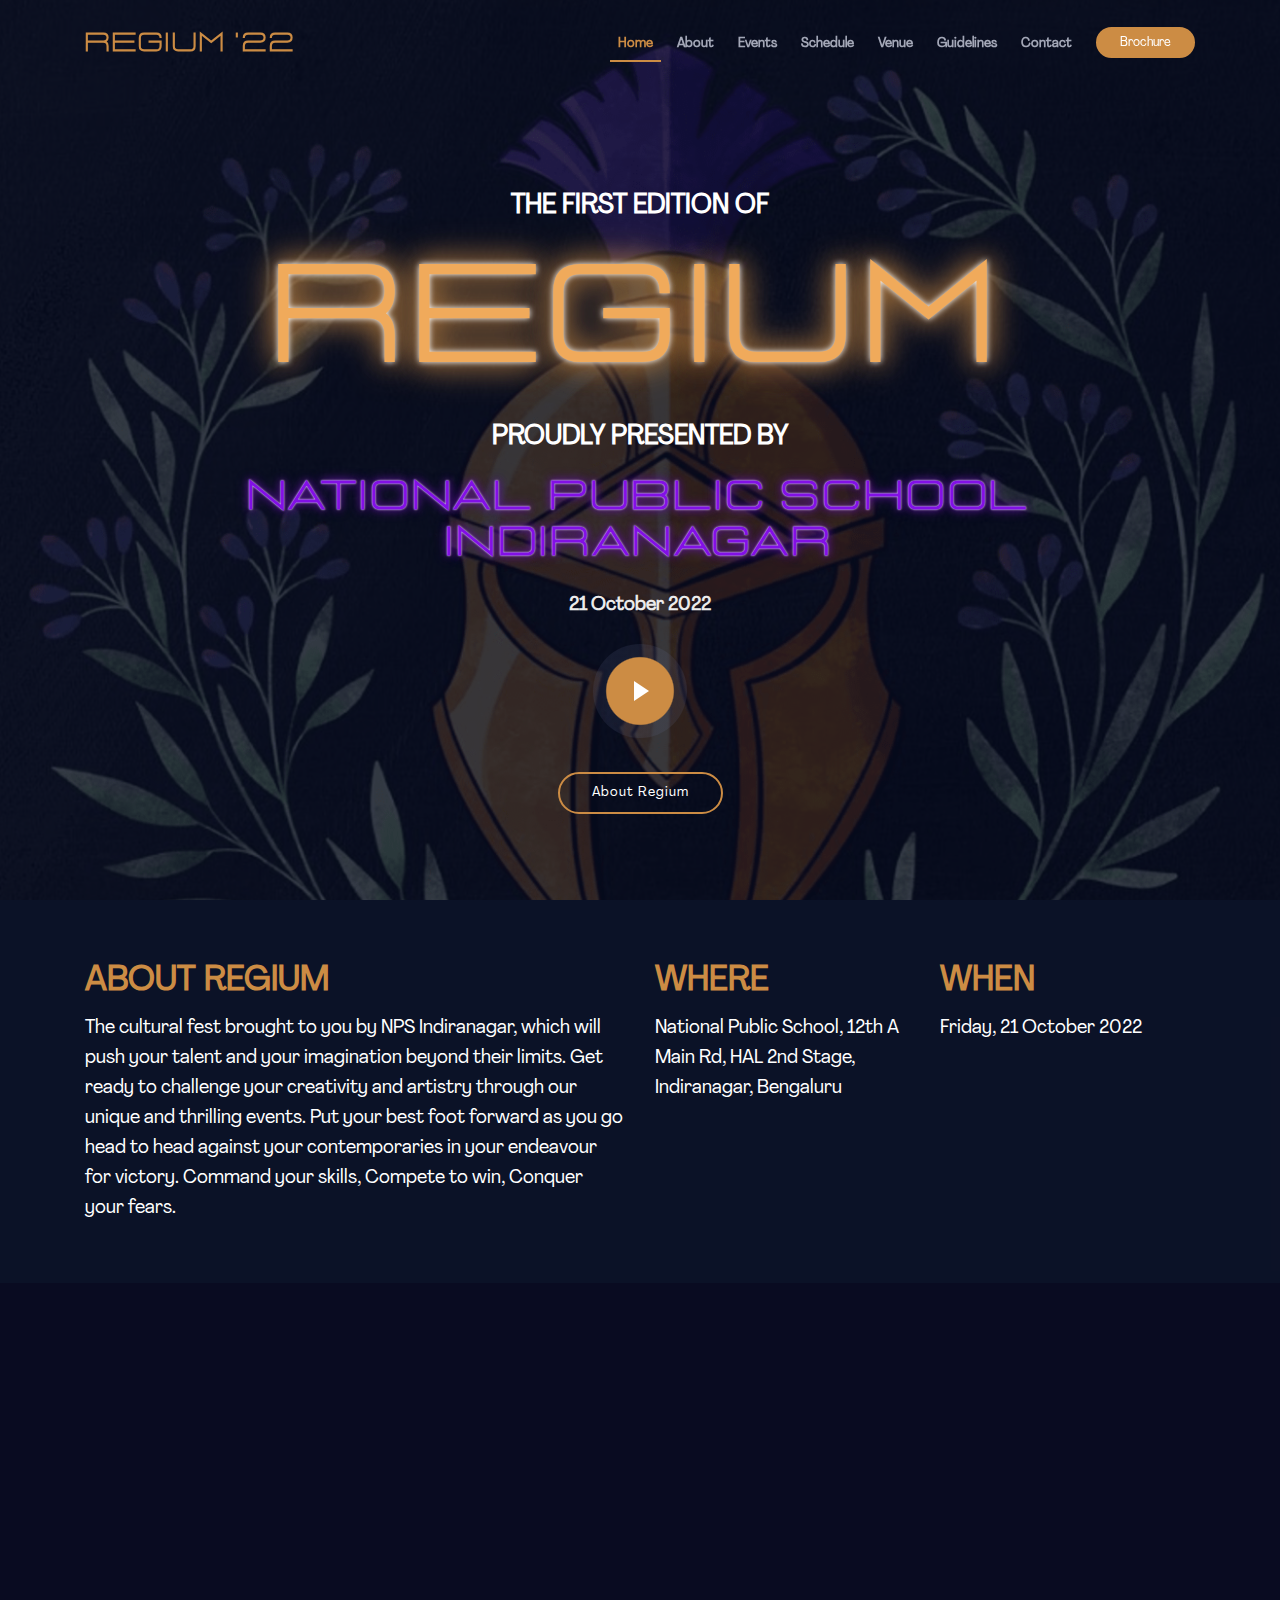
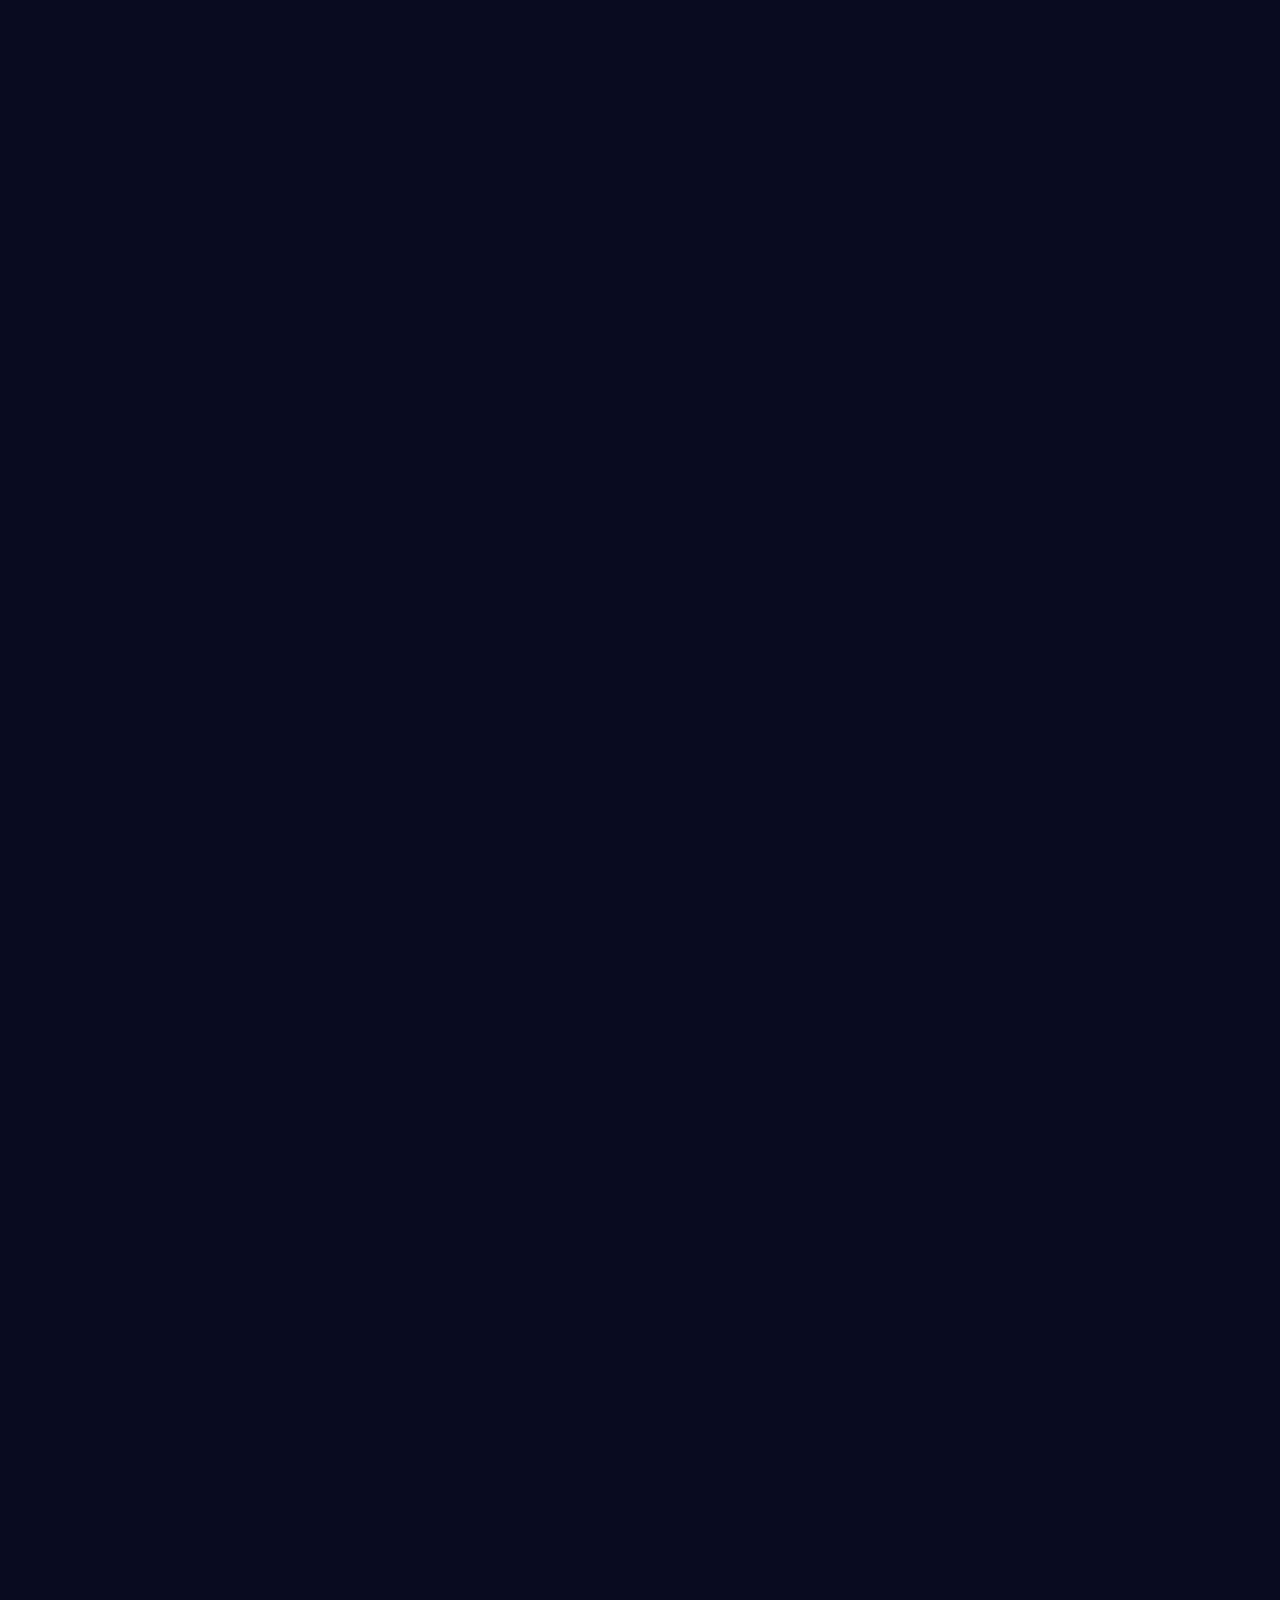
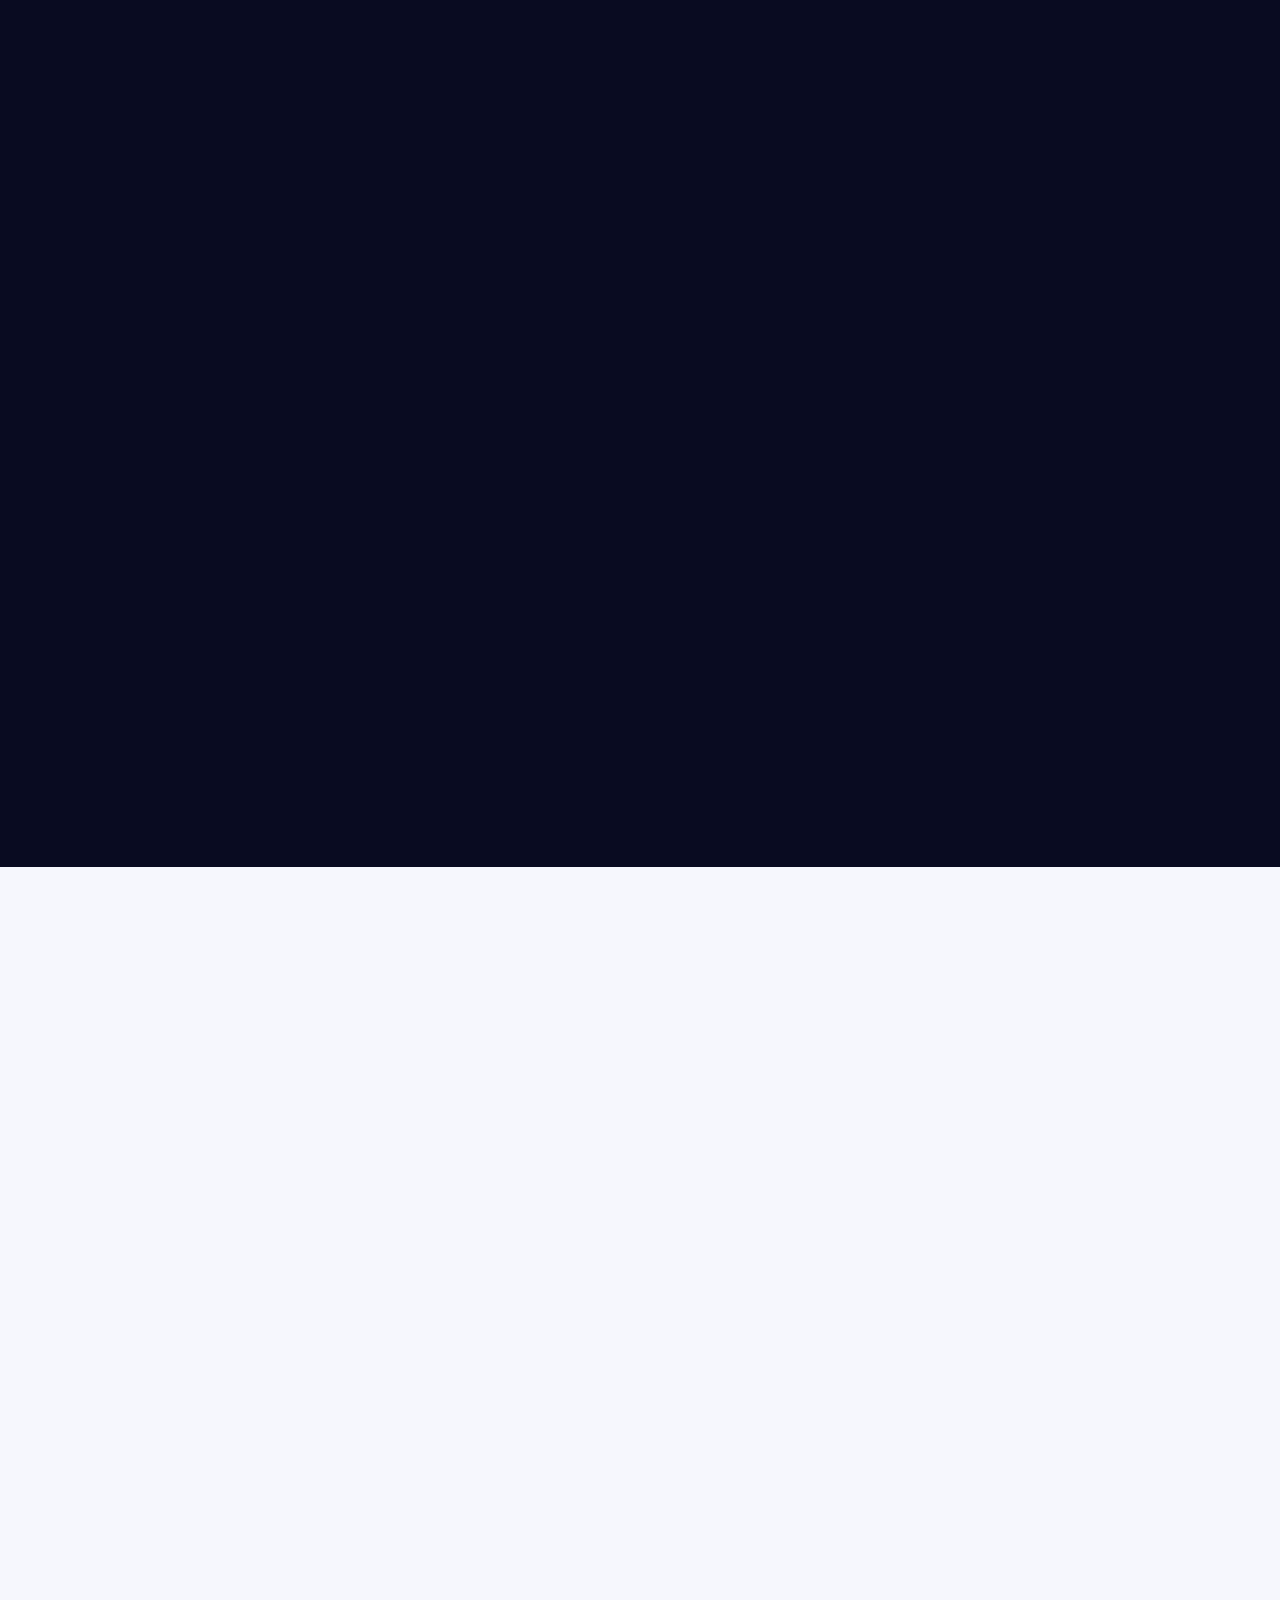
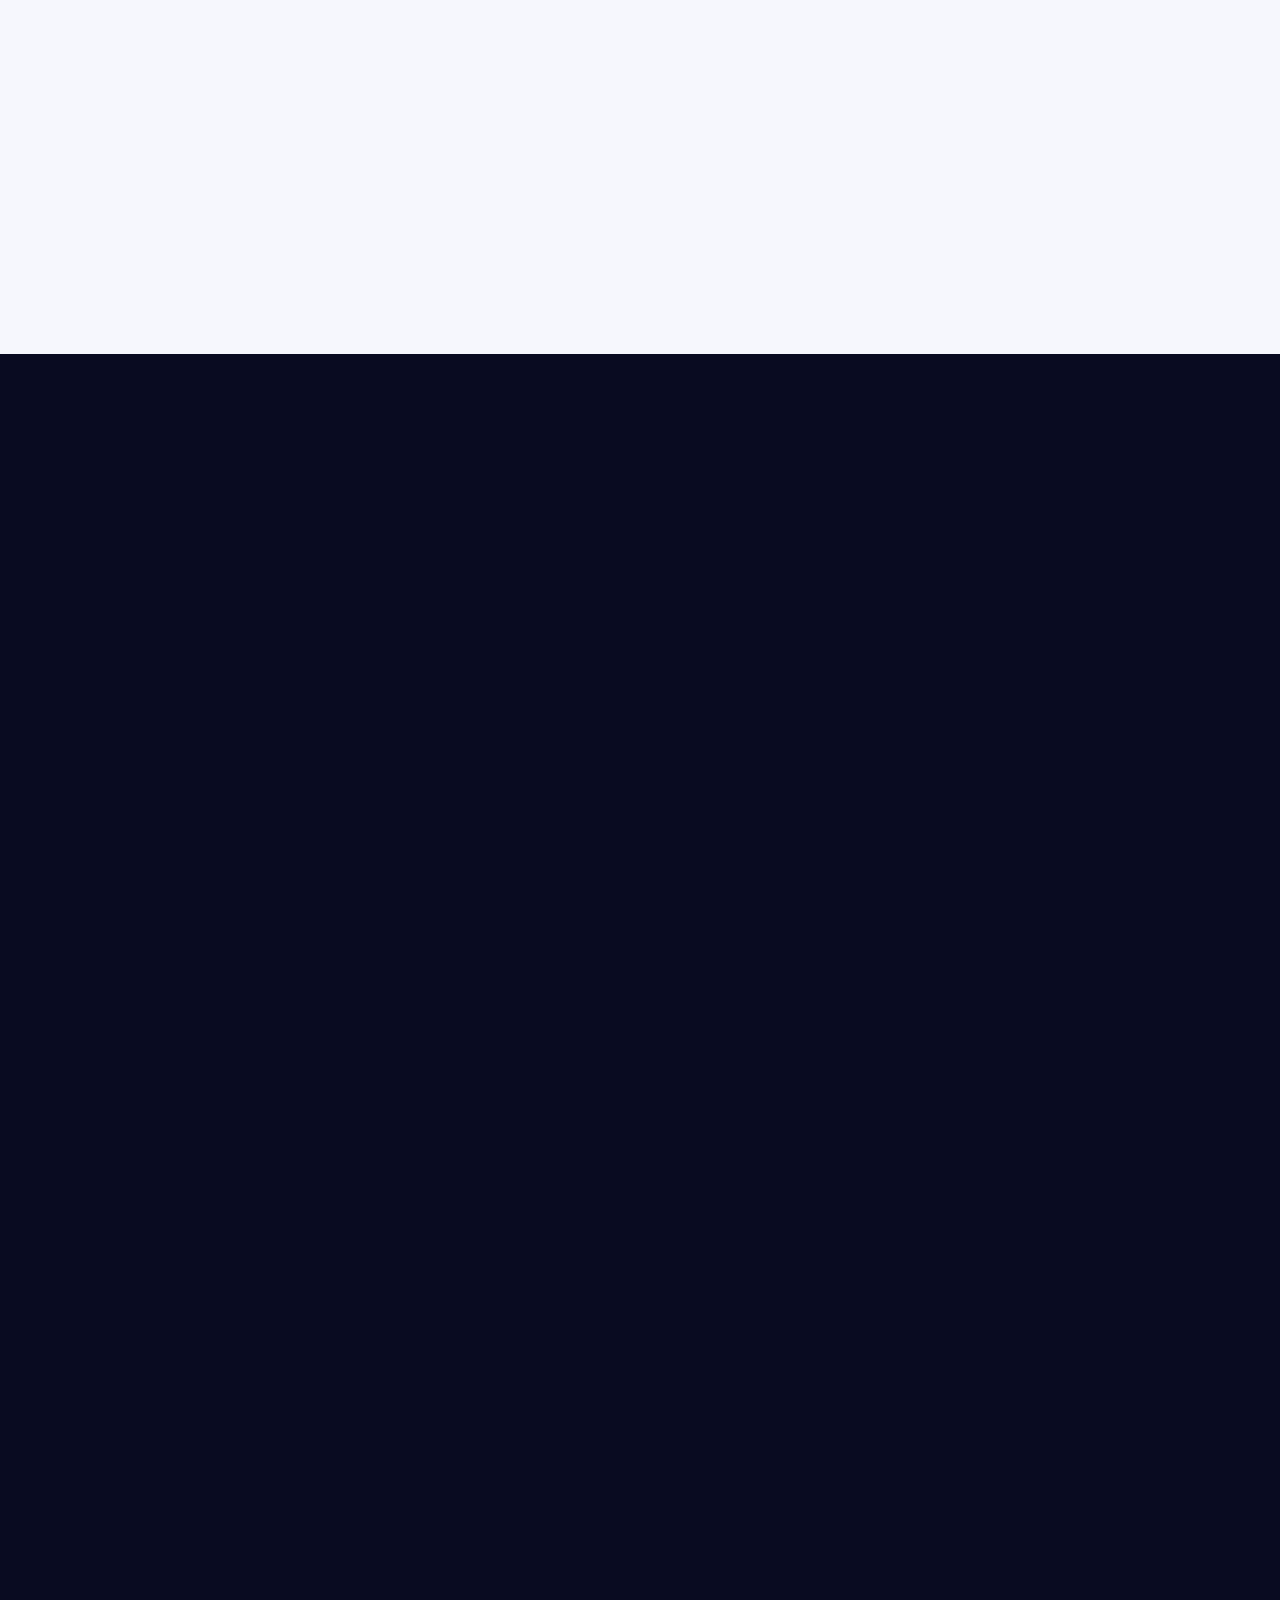
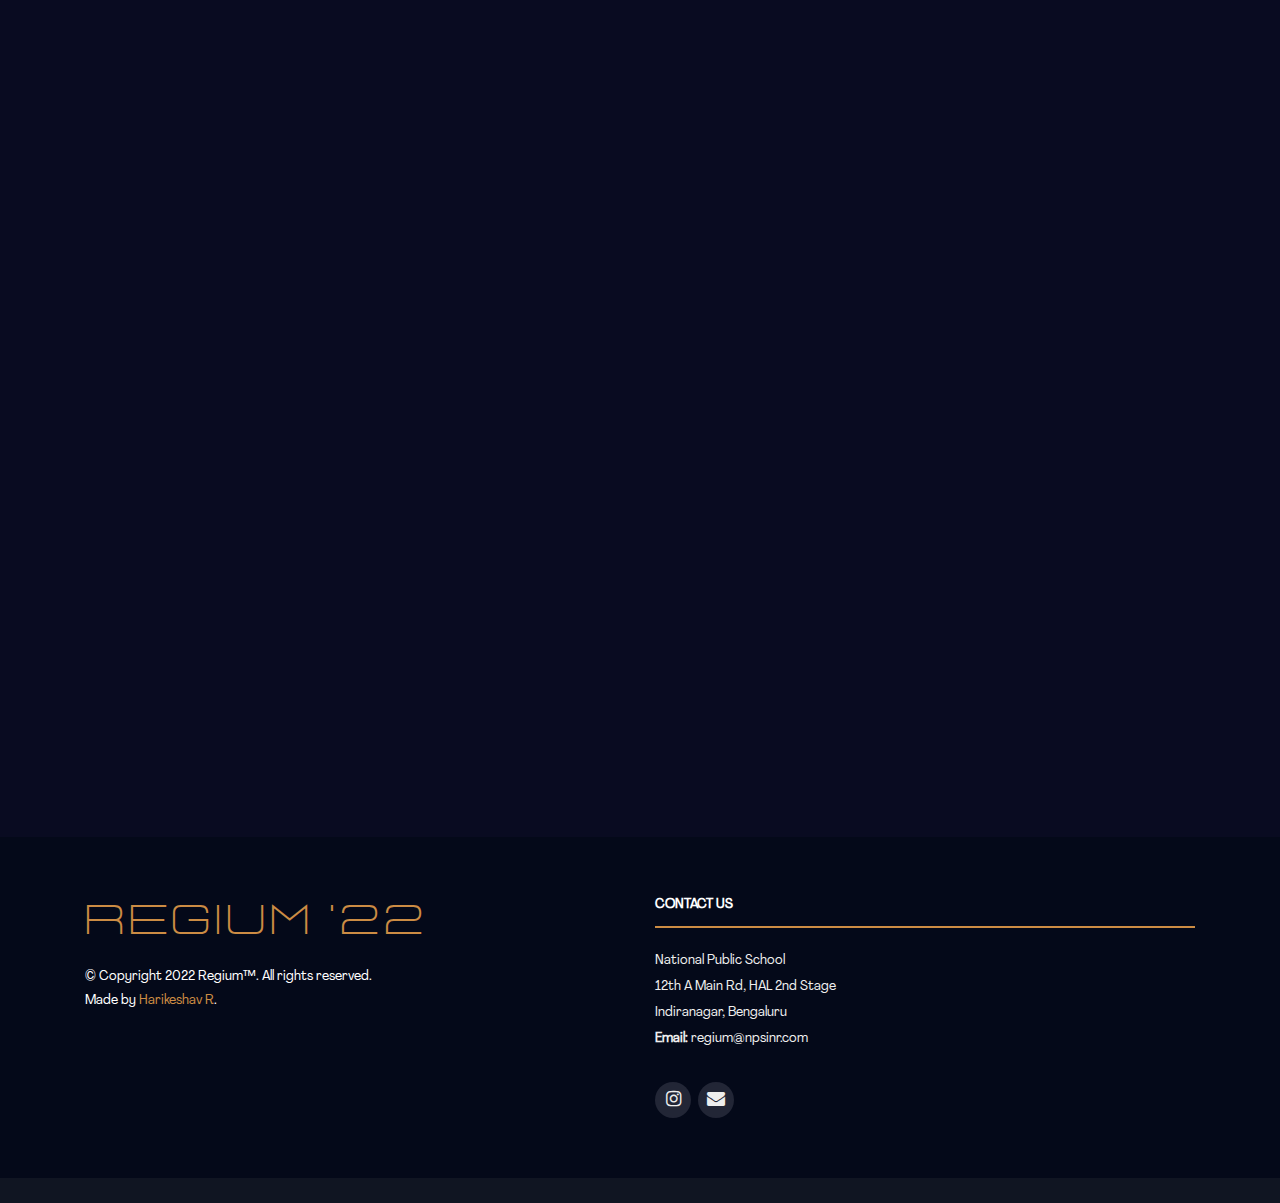
==== commit cc9b6351: "Changed Mission C Round 2 Timing" ====
--- a/index.html
+++ b/index.html
@@ -345,7 +345,7 @@
                             <h4>Mission C Round 1</h4>
                         </div>
                         <div class="col-md-2">
-                            <time>11:30 - 13:00</time>
+                            <time>11:30 - 14:30</time>
                         </div>
                         <div class="col-md-10">
                             <h4>Mission C Round 2</h4>
@@ -549,7 +549,7 @@
                     <div class="contact-phone">
                         <i class="ion-ios-telephone-outline"></i>
                         <h3>Phone Numbers</h3>
-                        <p><a href="tel:+917338439676">Dhruv: +91 7338 439 676</a><br><a href="tel:+916366908881">Sucheta:
+                        <p><a href="tel:+917338439676">Dhruv Pant: +91 7338 439 676</a><br><a href="tel:+916366908881">Sucheta Bhattacharyya:
                             +91 6366 908 881</a></p>
                     </div>
                 </div>
@@ -615,7 +615,11 @@
                     <h1><a href="#main">Regium <span>'22</span></a></h1>
                     <!-- <img src="img/regium_logo.jpg" alt="Regium '22"> -->
                     <p>© Copyright 2022 Regium™. All rights reserved.</p>
-                    <p>Made by <a href="mailto:r.harikeshav@gmail.com">Harikeshav R</a></p>
+                    <p>Made by <a href="mailto:r.harikeshav@gmail.com">Harikeshav R</a>.</p>
+                    <br><br>
+                    <a href="https://npsinr.com/">
+                        <img src="img/nps_inr_logo.png" alt="" style="width: 60%; height: auto;">
+                    </a>
                 </div>
 
                 <div class="col-lg-6 col-md-6 footer-contact">
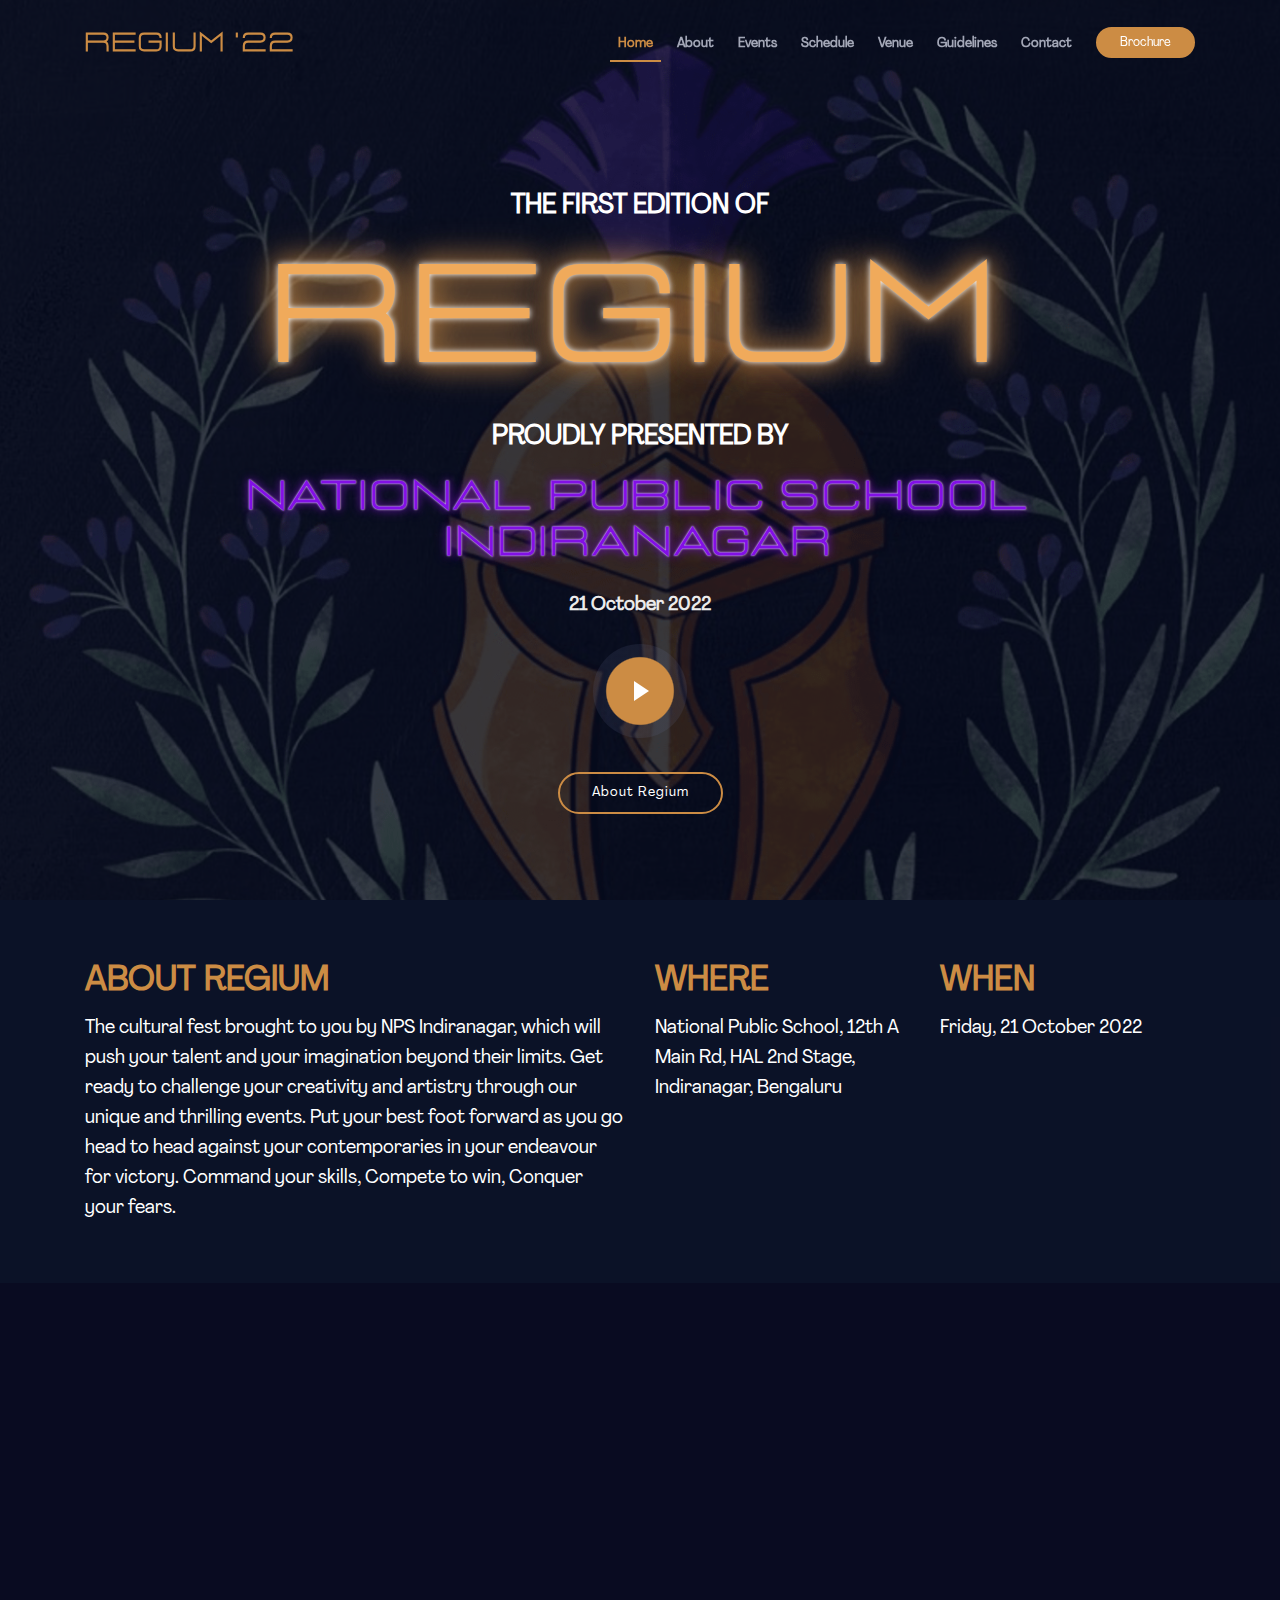
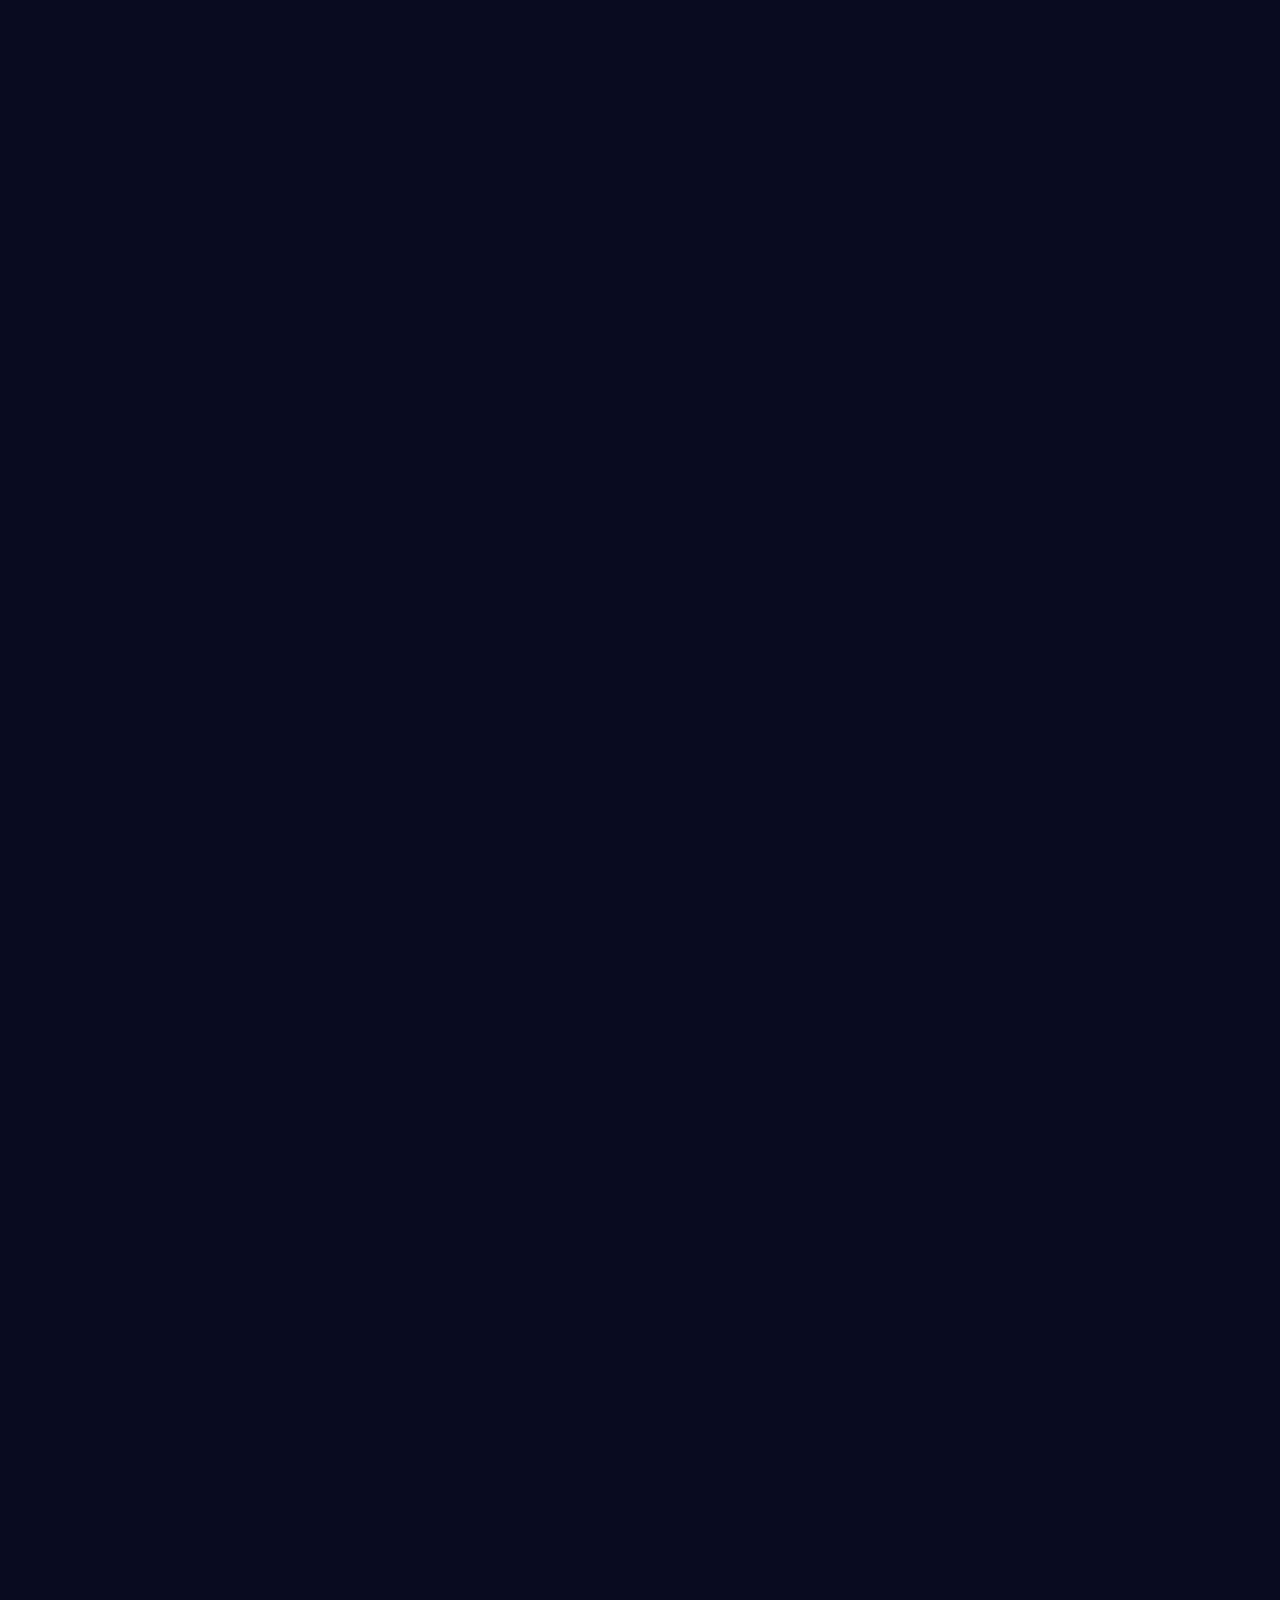
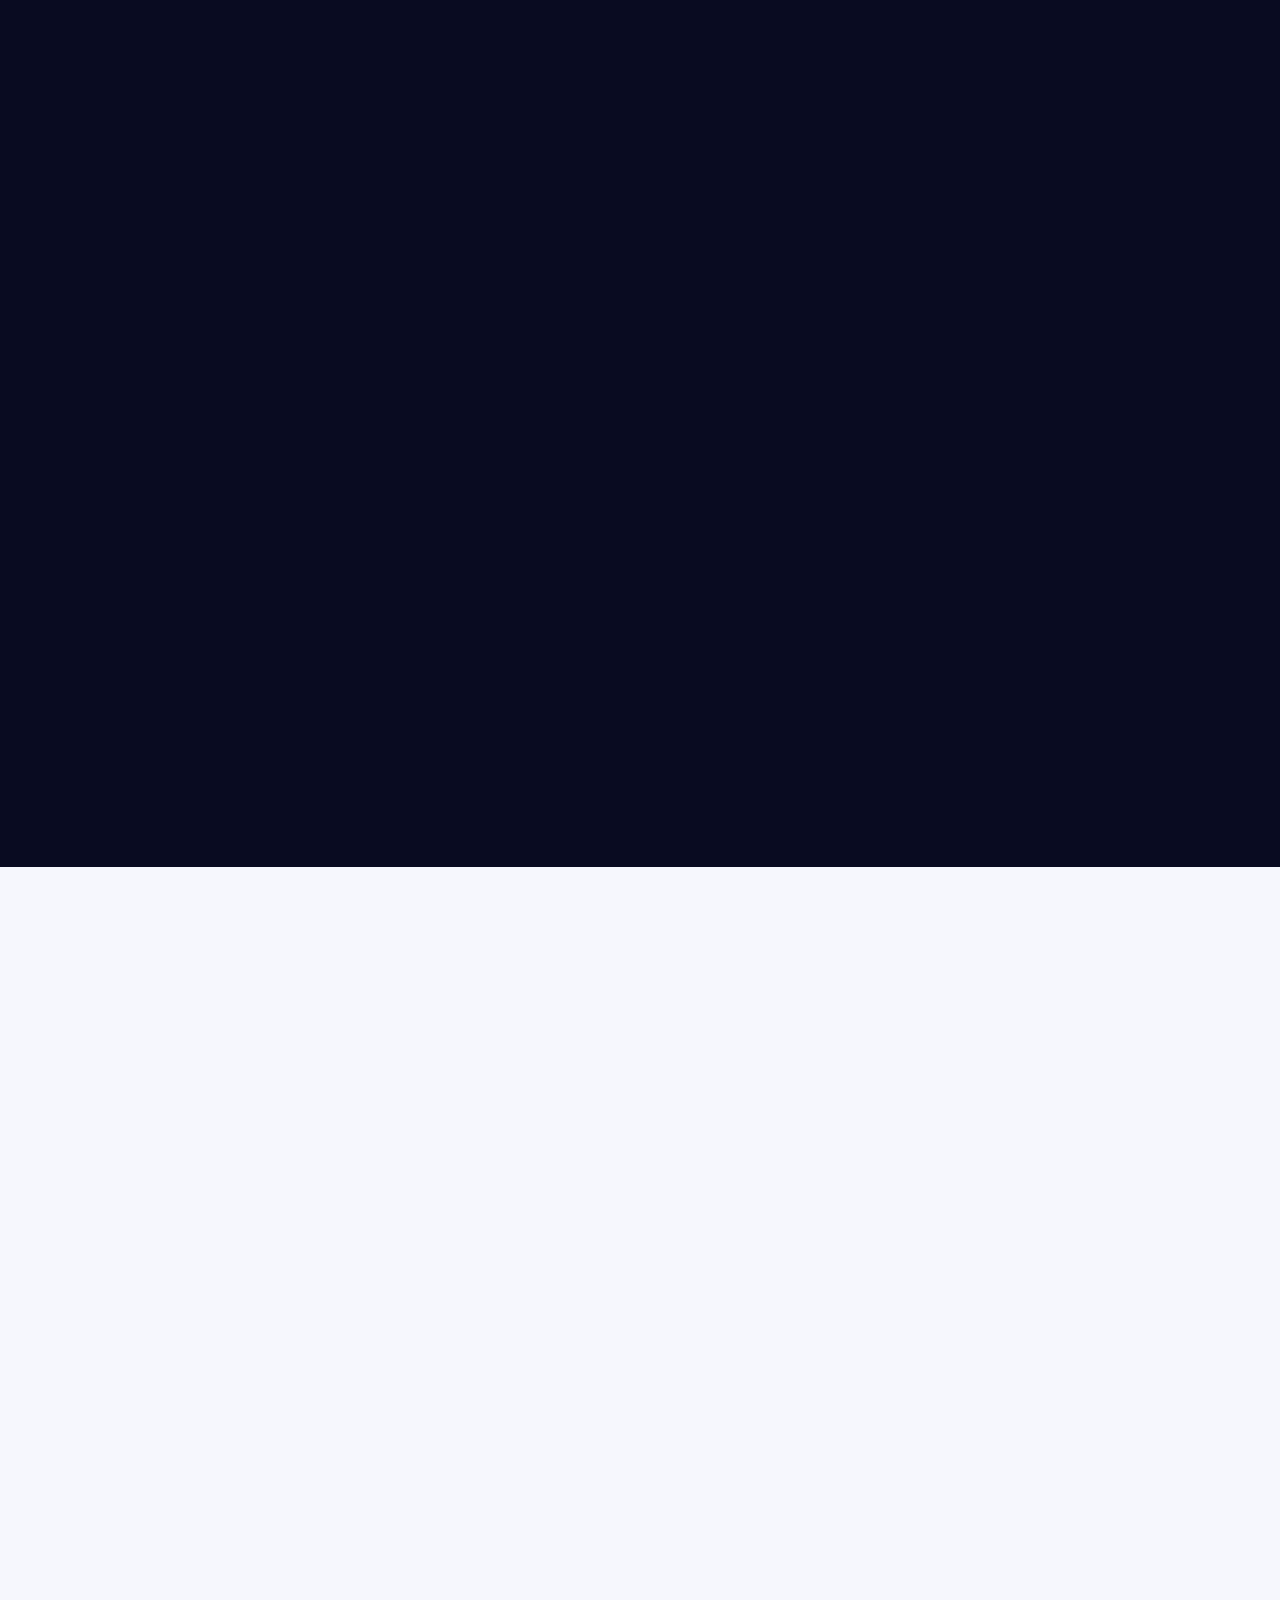
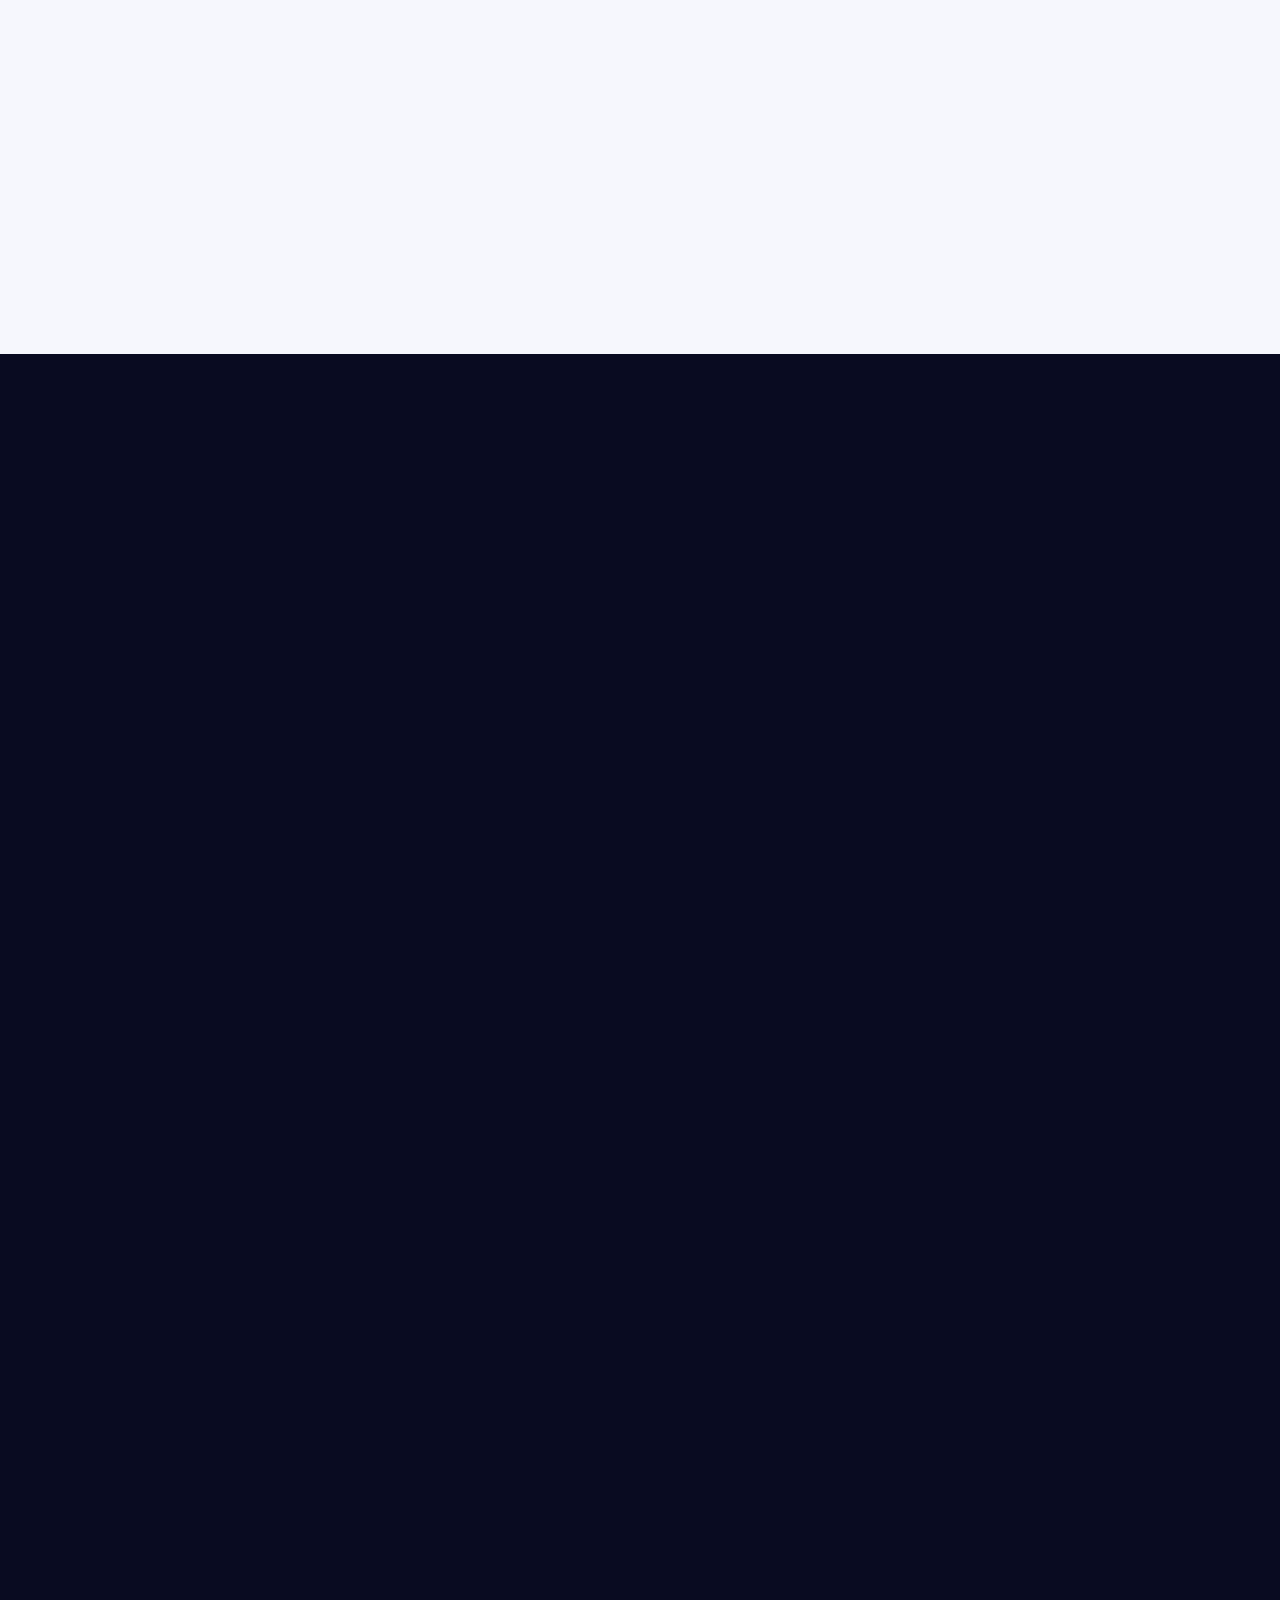
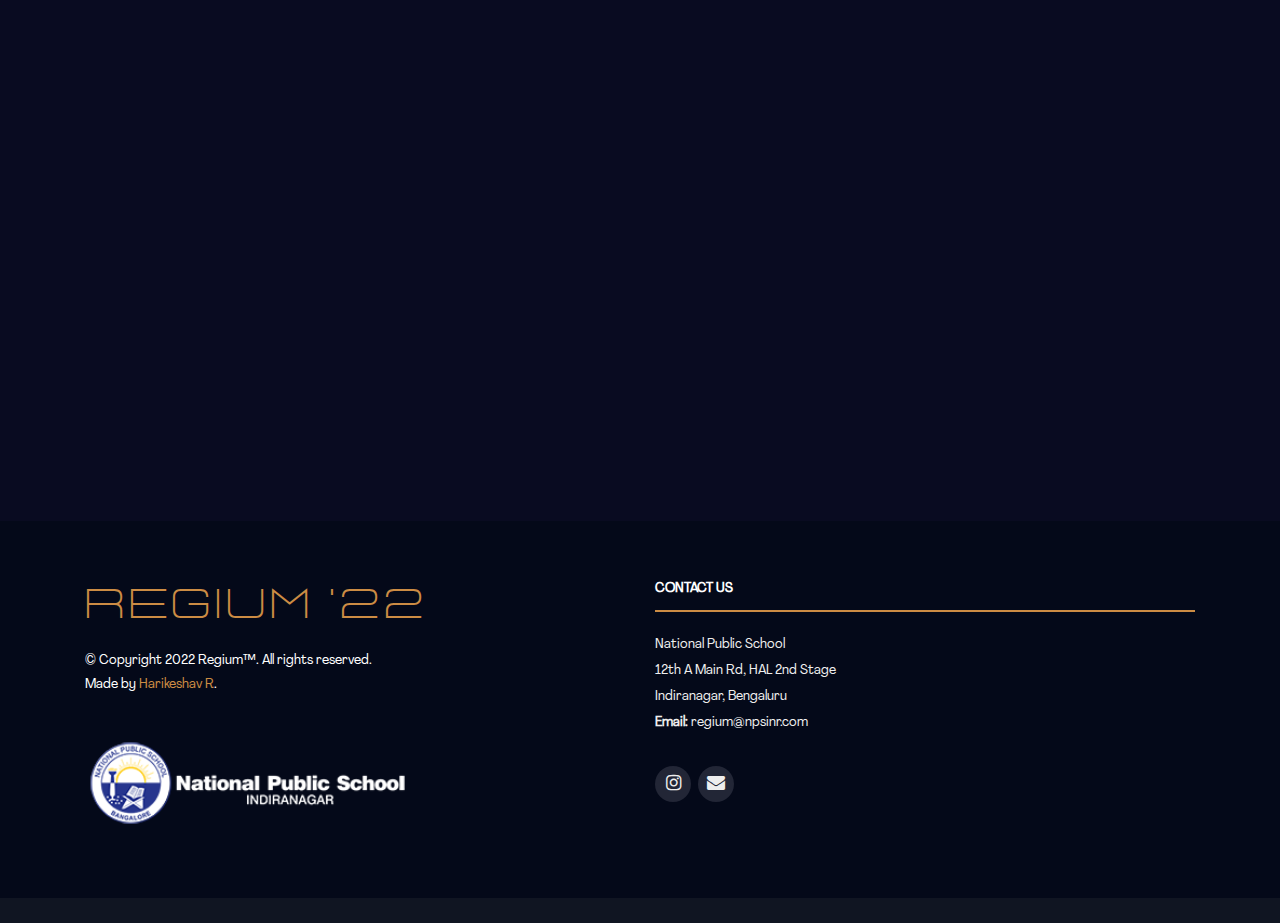
==== commit 3c136125: "Removed Contact Form" ====
--- a/index.html
+++ b/index.html
@@ -561,42 +561,7 @@
                         <p><a href="mailto:regium@npsinr.com">regium@npsinr.com</a></p>
                     </div>
                 </div>
-
-            </div>
-
-            <div class="form">
-                <div id="sendmessage">Your message has been sent. Thank you!</div>
-                <div id="errormessage"></div>
-                <form action="" method="post" role="form" class="contactForm">
-                    <div class="form-row">
-                        <div class="form-group col-md-6">
-                            <input type="text" name="name" class="form-control" id="name" placeholder="Your Name"
-                                   data-rule="minlen:4" data-msg="Please enter at least 4 chars"/>
-                            <div class="validation"></div>
-                        </div>
-                        <div class="form-group col-md-6">
-                            <input type="email" class="form-control" name="email" id="email"
-                                   placeholder="Your Email"
-                                   data-rule="email" data-msg="Please enter a valid email"/>
-                            <div class="validation"></div>
-                        </div>
-                    </div>
-                    <div class="form-group">
-                        <input type="text" class="form-control" name="subject" id="subject" placeholder="Subject"
-                               data-rule="minlen:4" data-msg="Please enter at least 8 chars of subject"/>
-                        <div class="validation"></div>
-                    </div>
-                    <div class="form-group">
-                        <textarea class="form-control" name="message" rows="5" data-rule="required"
-                                  data-msg="Please write something for us" placeholder="Message"></textarea>
-                        <div class="validation"></div>
-                    </div>
-                    <div class="text-center">
-                        <button type="submit">Send Message</button>
-                    </div>
-                </form>
-            </div>
-
+            </div>
         </div>
     </section><!-- #contact -->
 
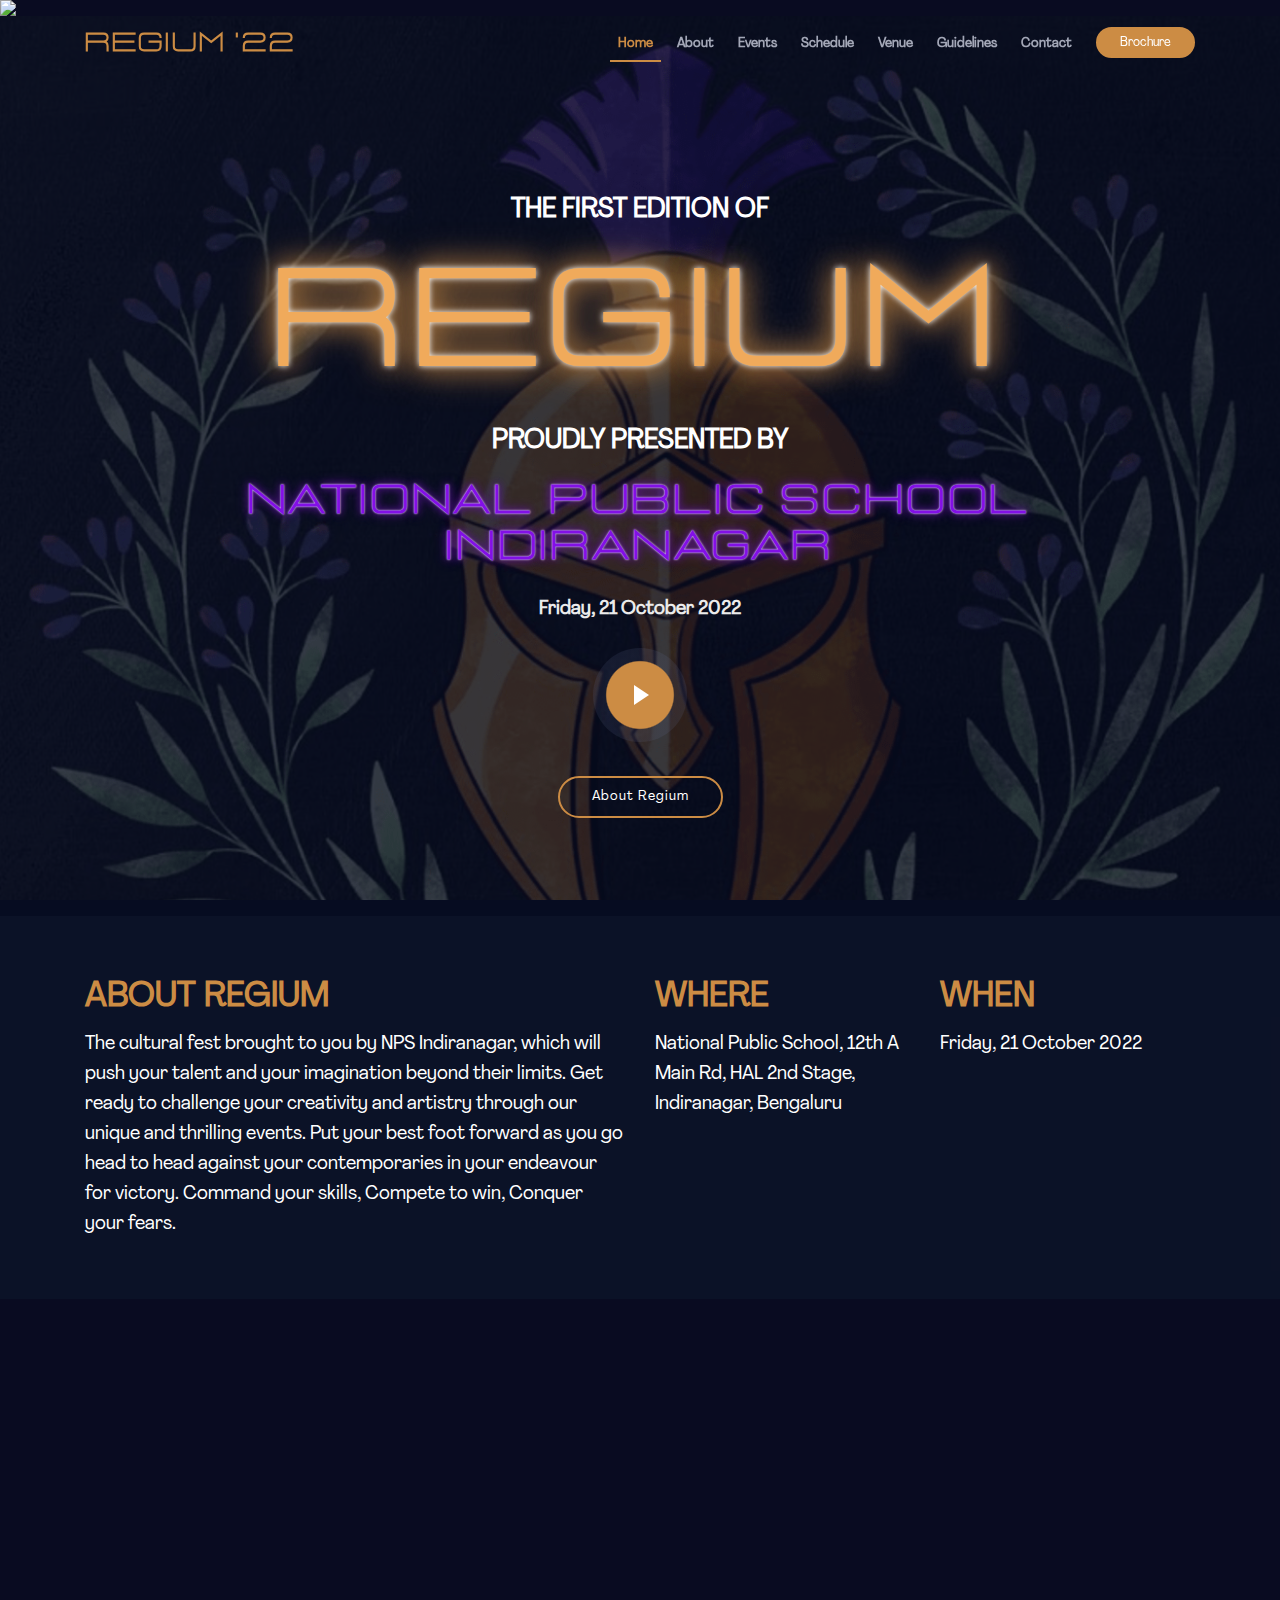
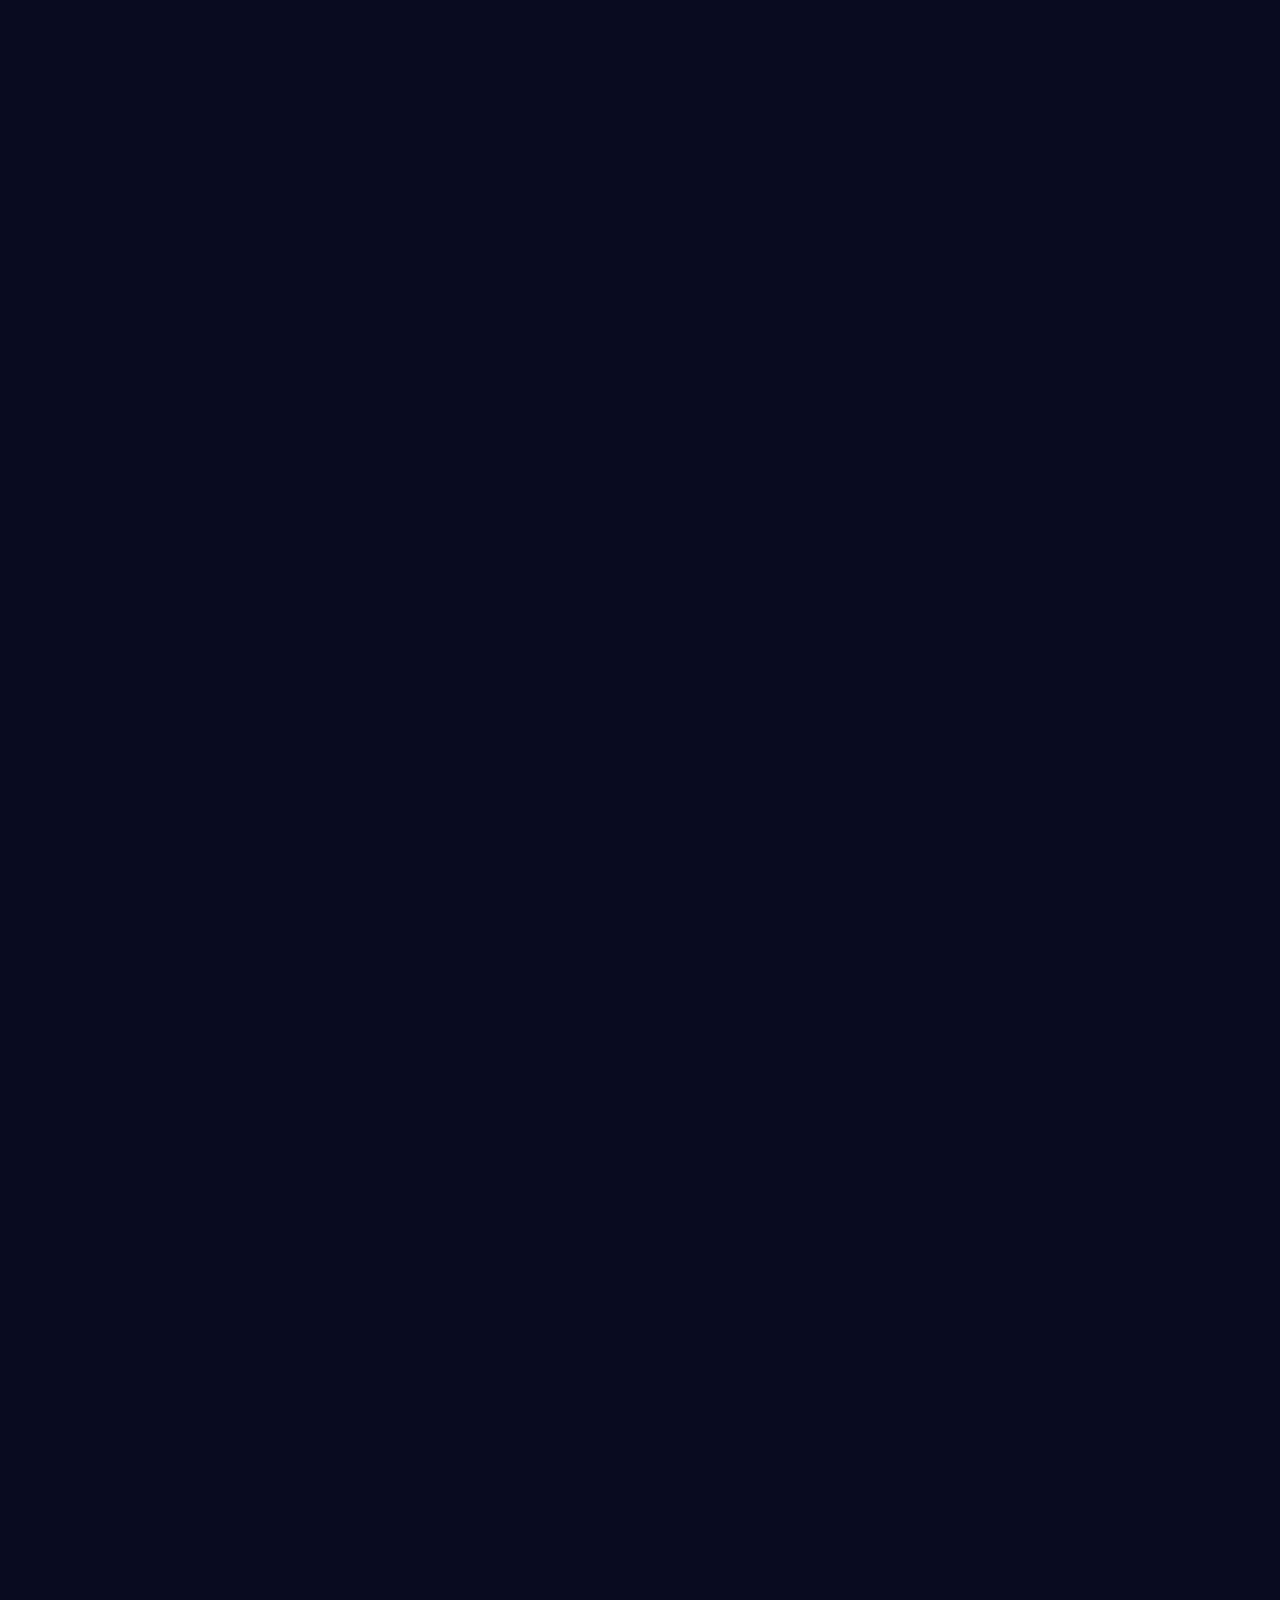
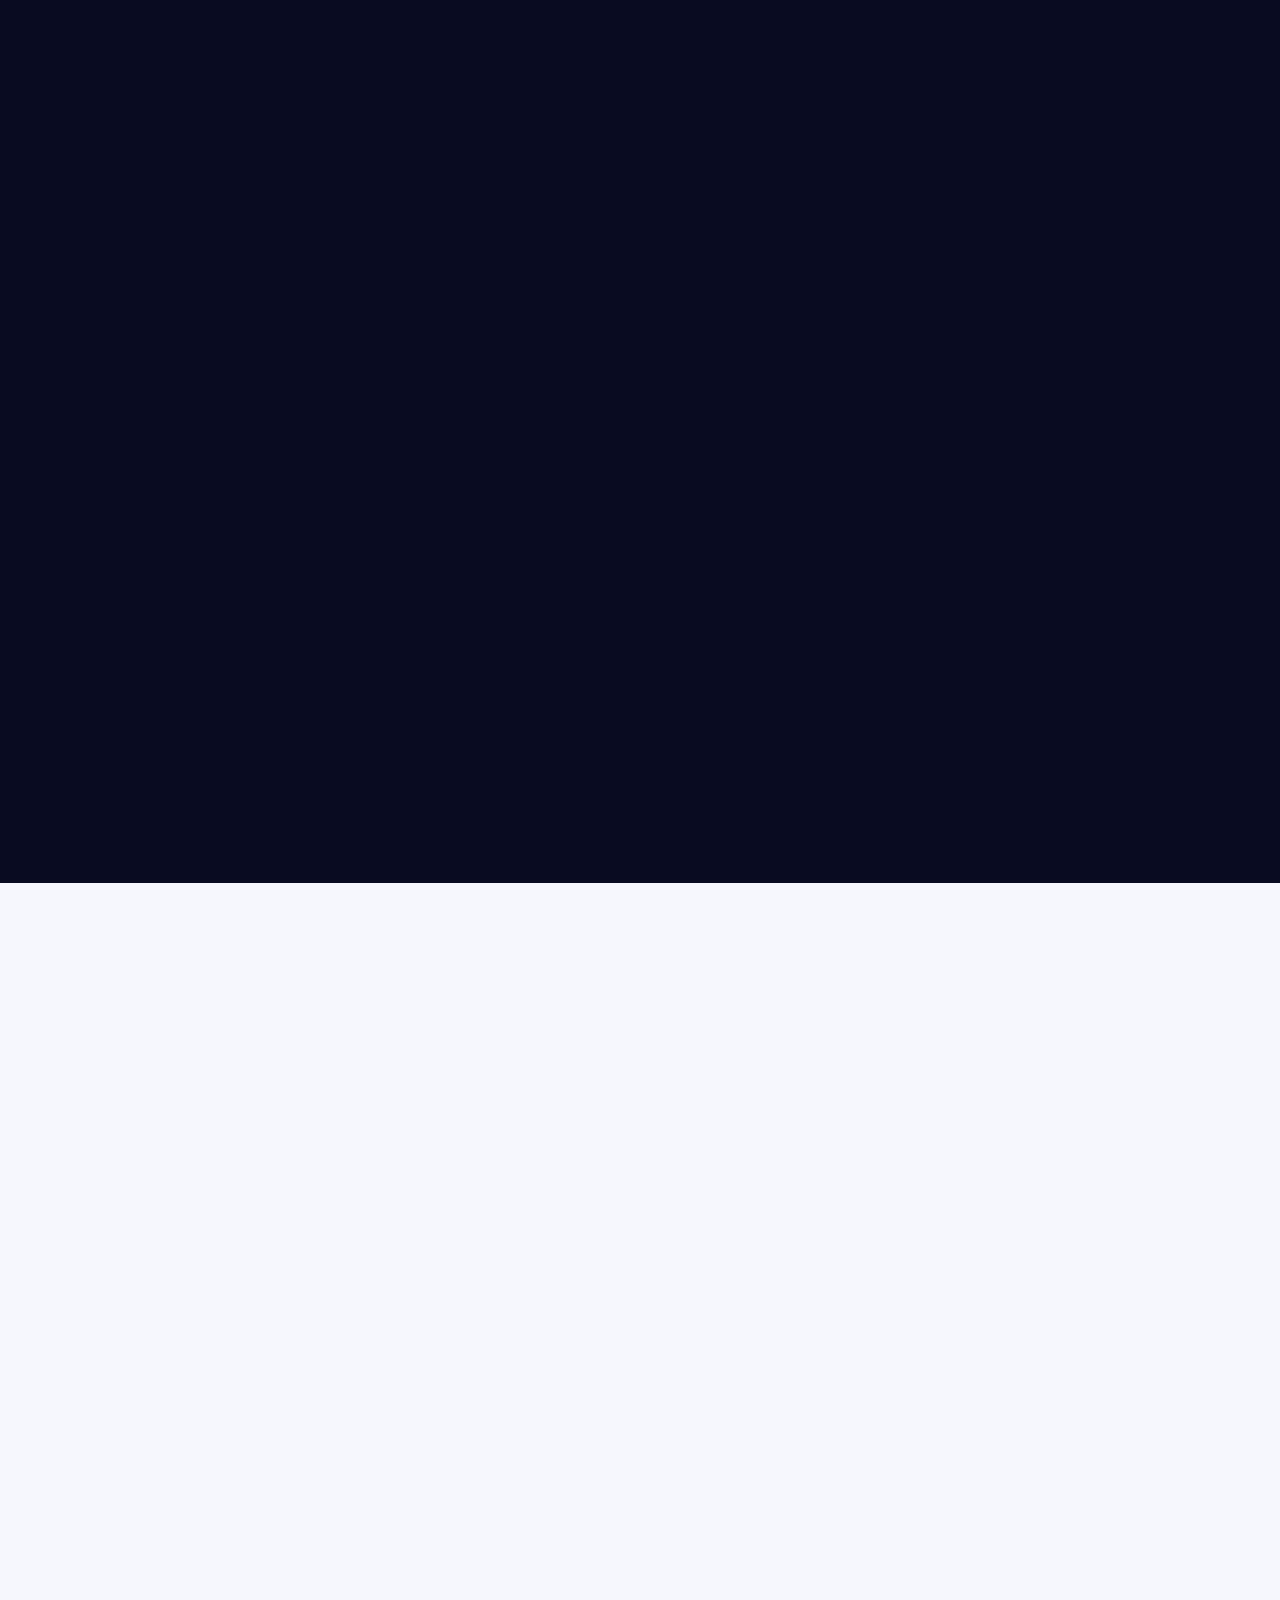
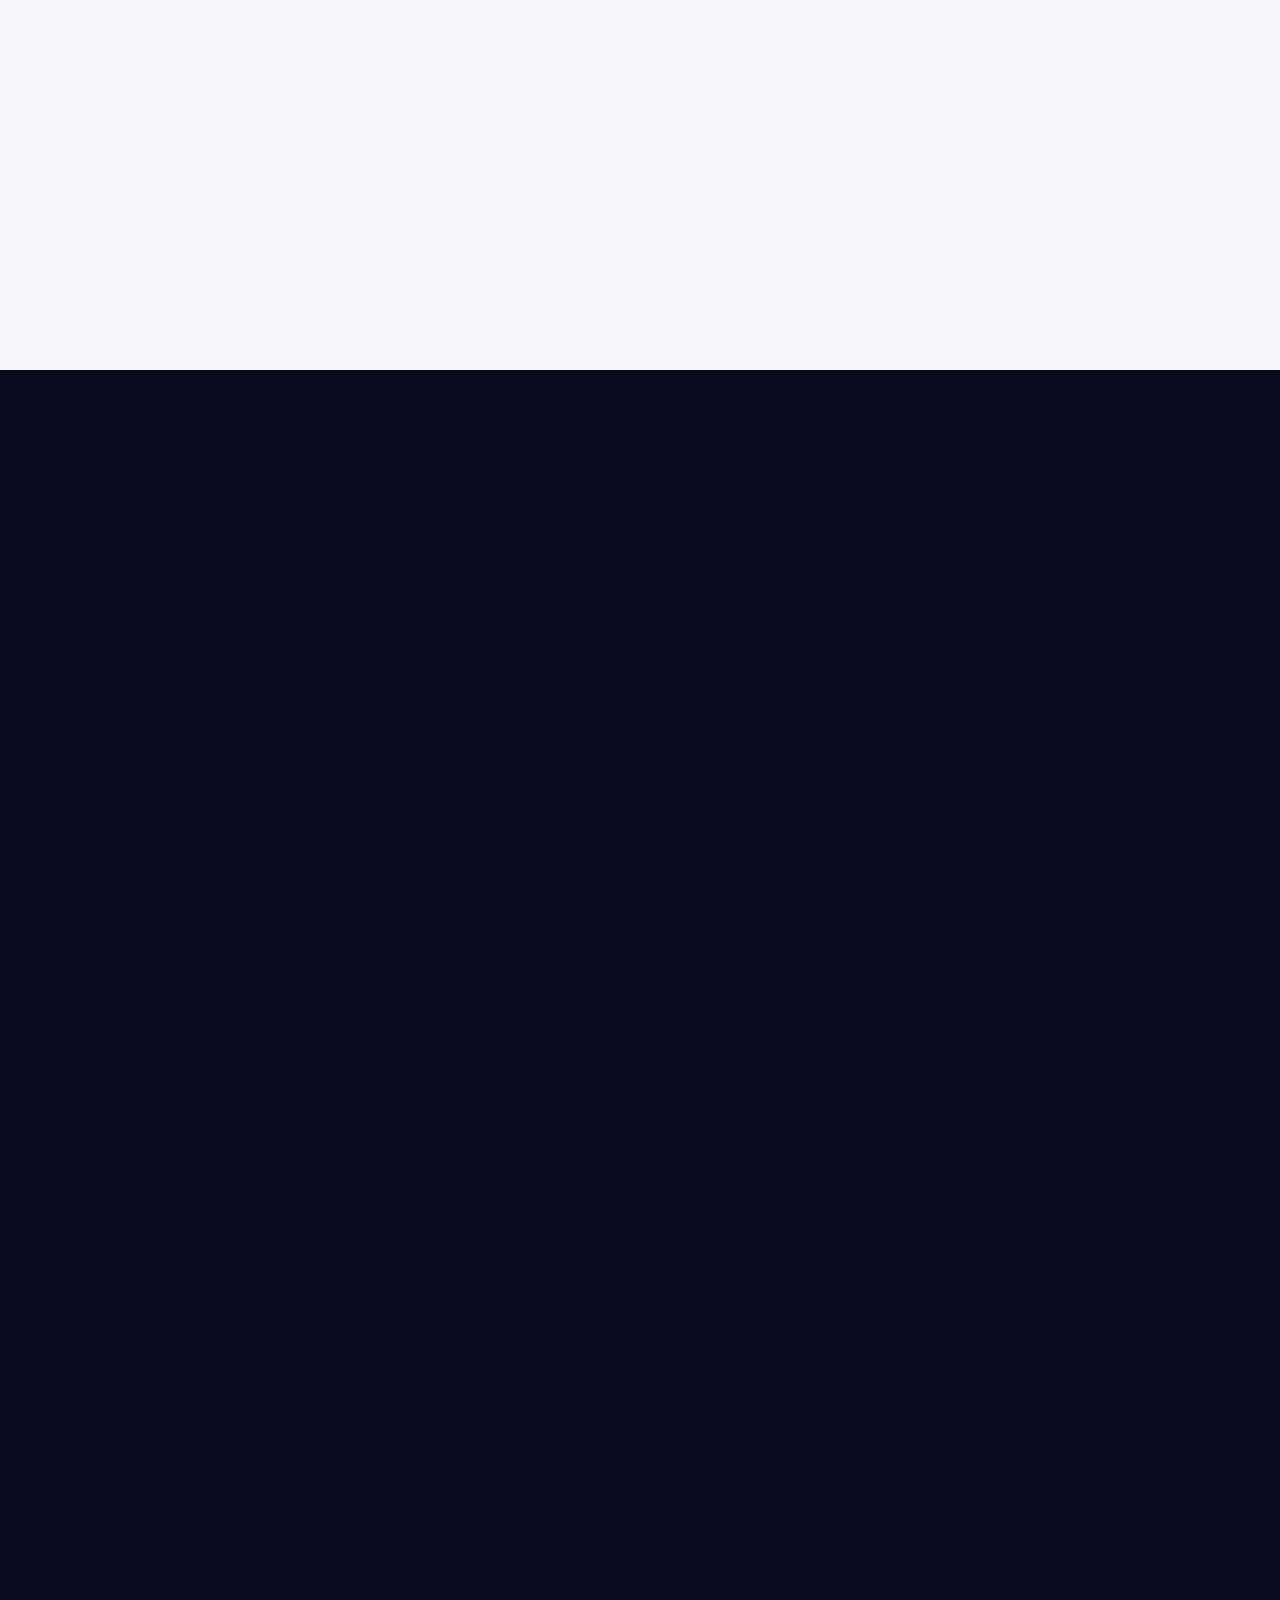
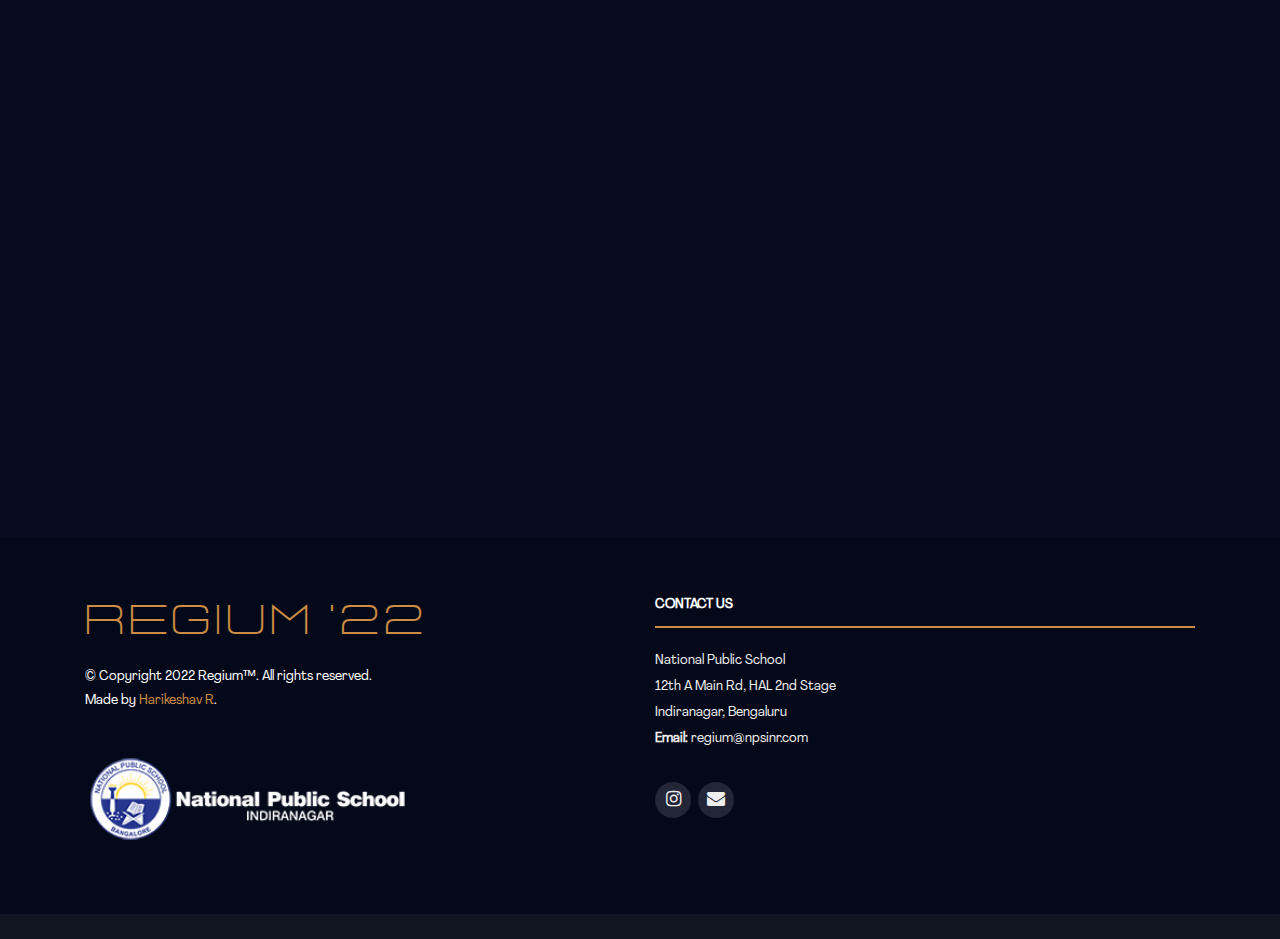
==== commit 0f1274fe: "Added NPS INR logo to top left" ====
--- a/index.html
+++ b/index.html
@@ -31,7 +31,6 @@
 ============================-->
 <header id="header">
     <div class="container">
-
         <div id="logo" class="pull-left">
             <!-- Uncomment below if you prefer to use a text logo -->
             <h1><a href="#main"><span>Regium '22</span></a></h1>
@@ -56,17 +55,19 @@
     </div>
 </header><!-- #header -->
 
+
+<a href="https://npsinr.com/" target="_blank"><img src="img/logo.png" style="width: 5%; height: auto; float: left;"></a>
 <!--==========================
   Intro Section
 ============================-->
 <section id="intro">
     <div class="intro-container wow fadeIn">
-        <br>
         <h3>The First Edition of</h3>
         <h1 class="mb-4 pb-0"><span>Regium</span></h1>
         <h3>Proudly Presented By</h3>
         <h2 class="mb-4 pb-0"><span>National Public School<br>Indiranagar</span></h2>
-        <p class="mb-4 pb-0">21 October 2022</p>
+        <!--<img src="img/logo.png" alt="" style="width: 15%; height: auto;">-->
+        <p class="mb-4 pb-0">Friday, 21 October 2022</p>
         <a href="https://www.youtube.com/watch?v=kVaJB4hEAxs&feature=youtu.be" class="venobox play-btn mb-4"
            data-vbtype="video"
            data-autoplay="true"></a>
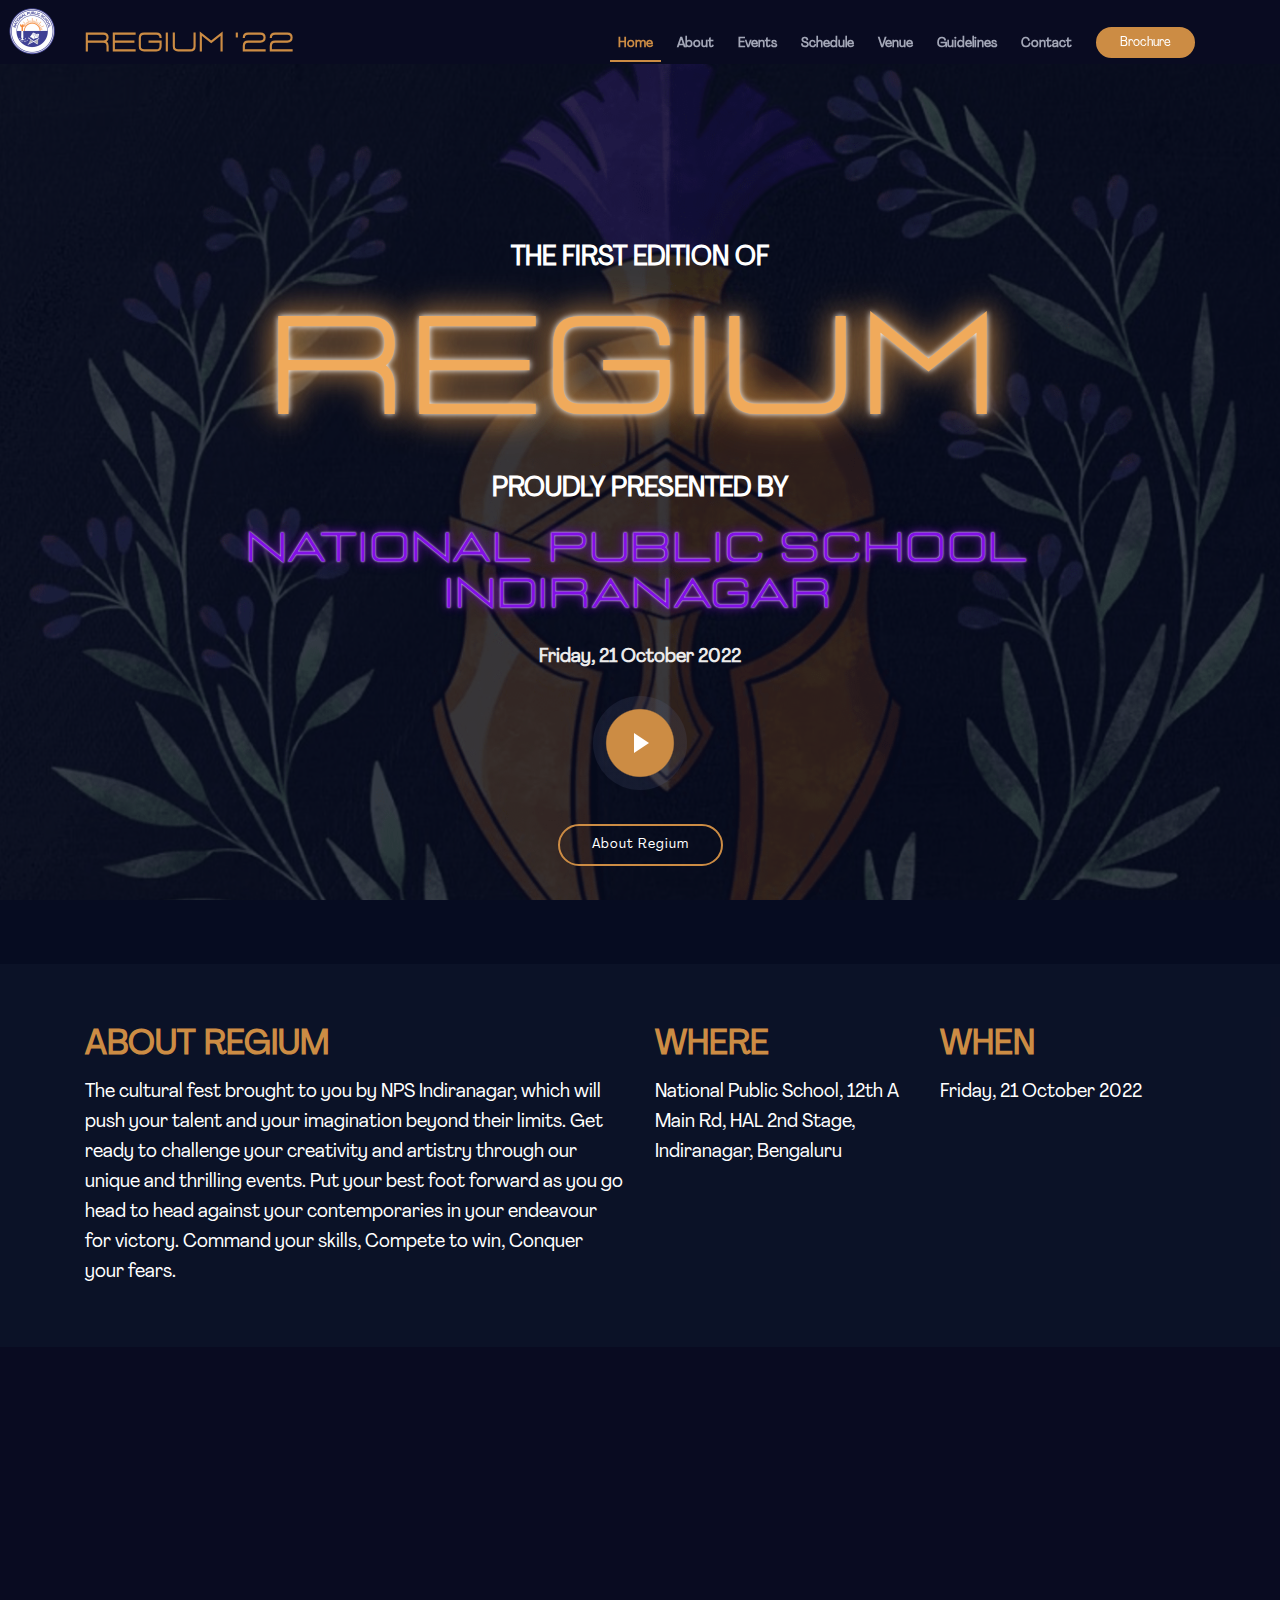
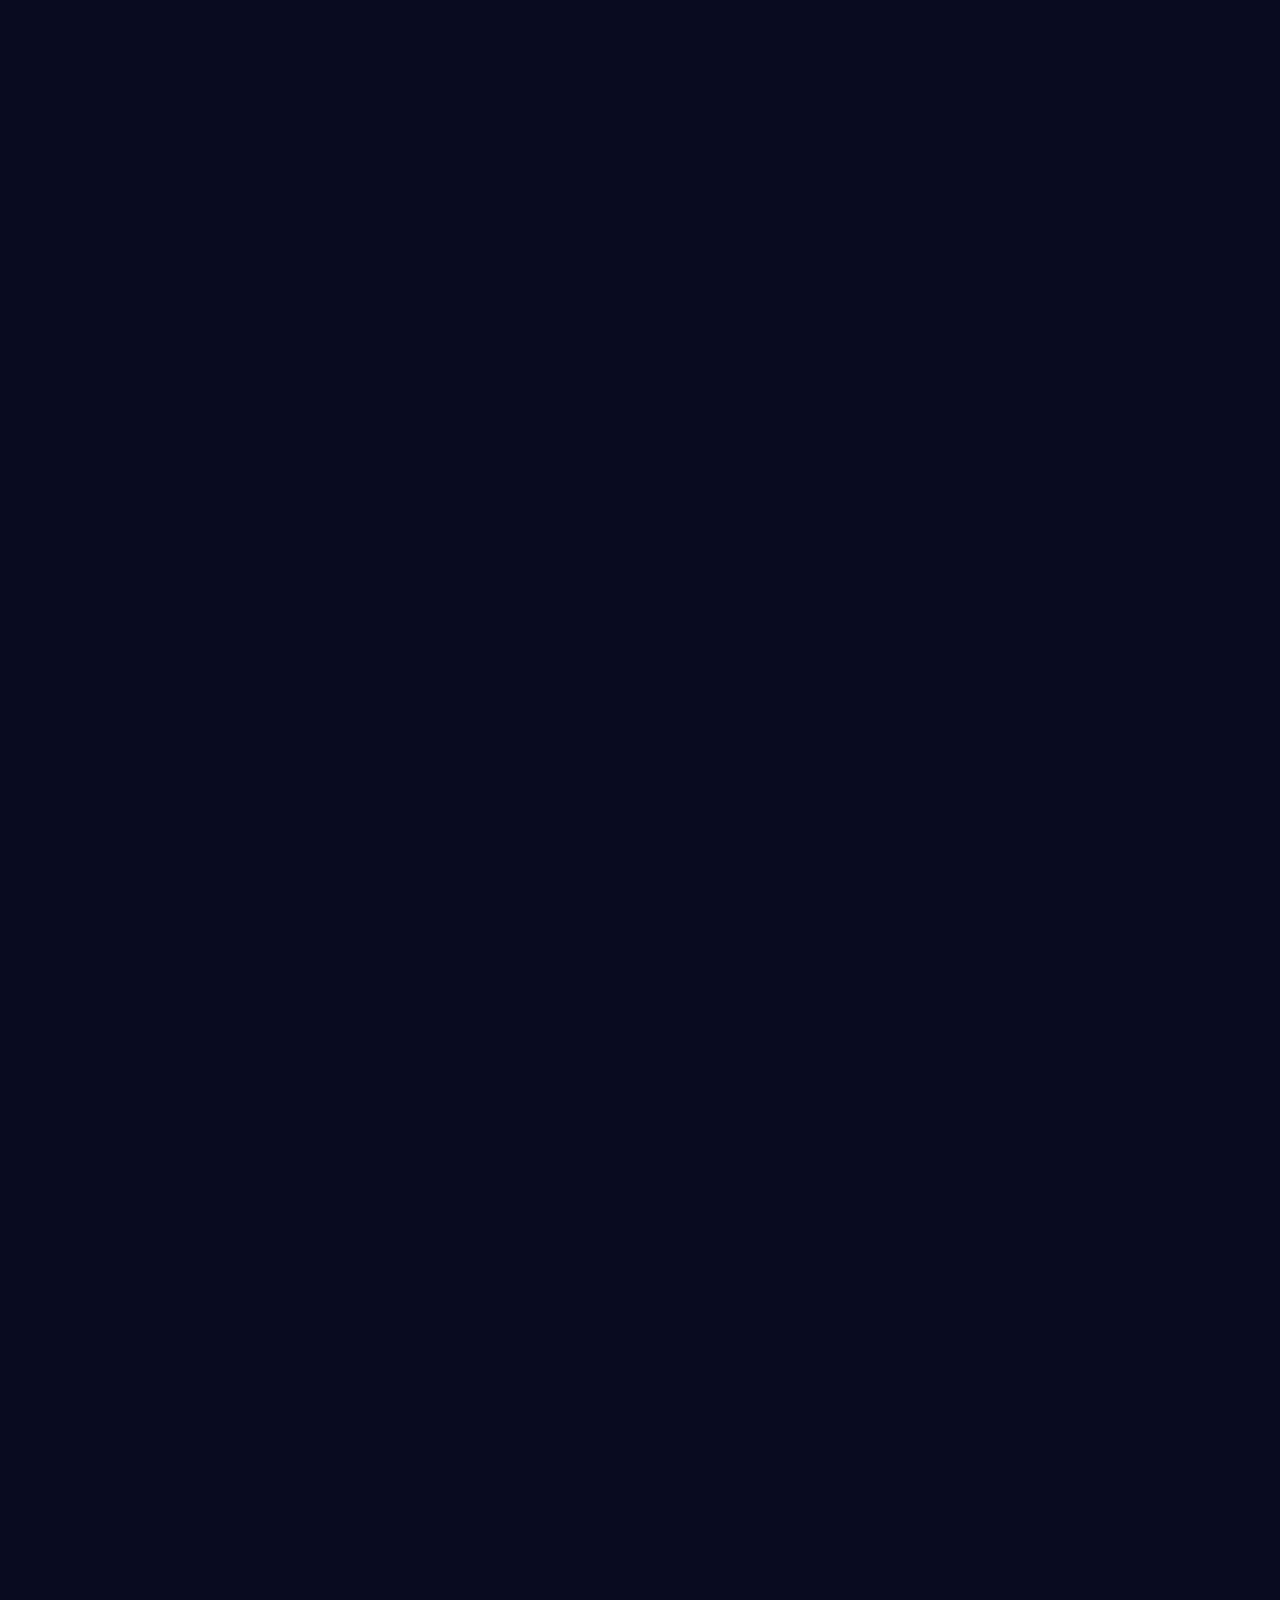
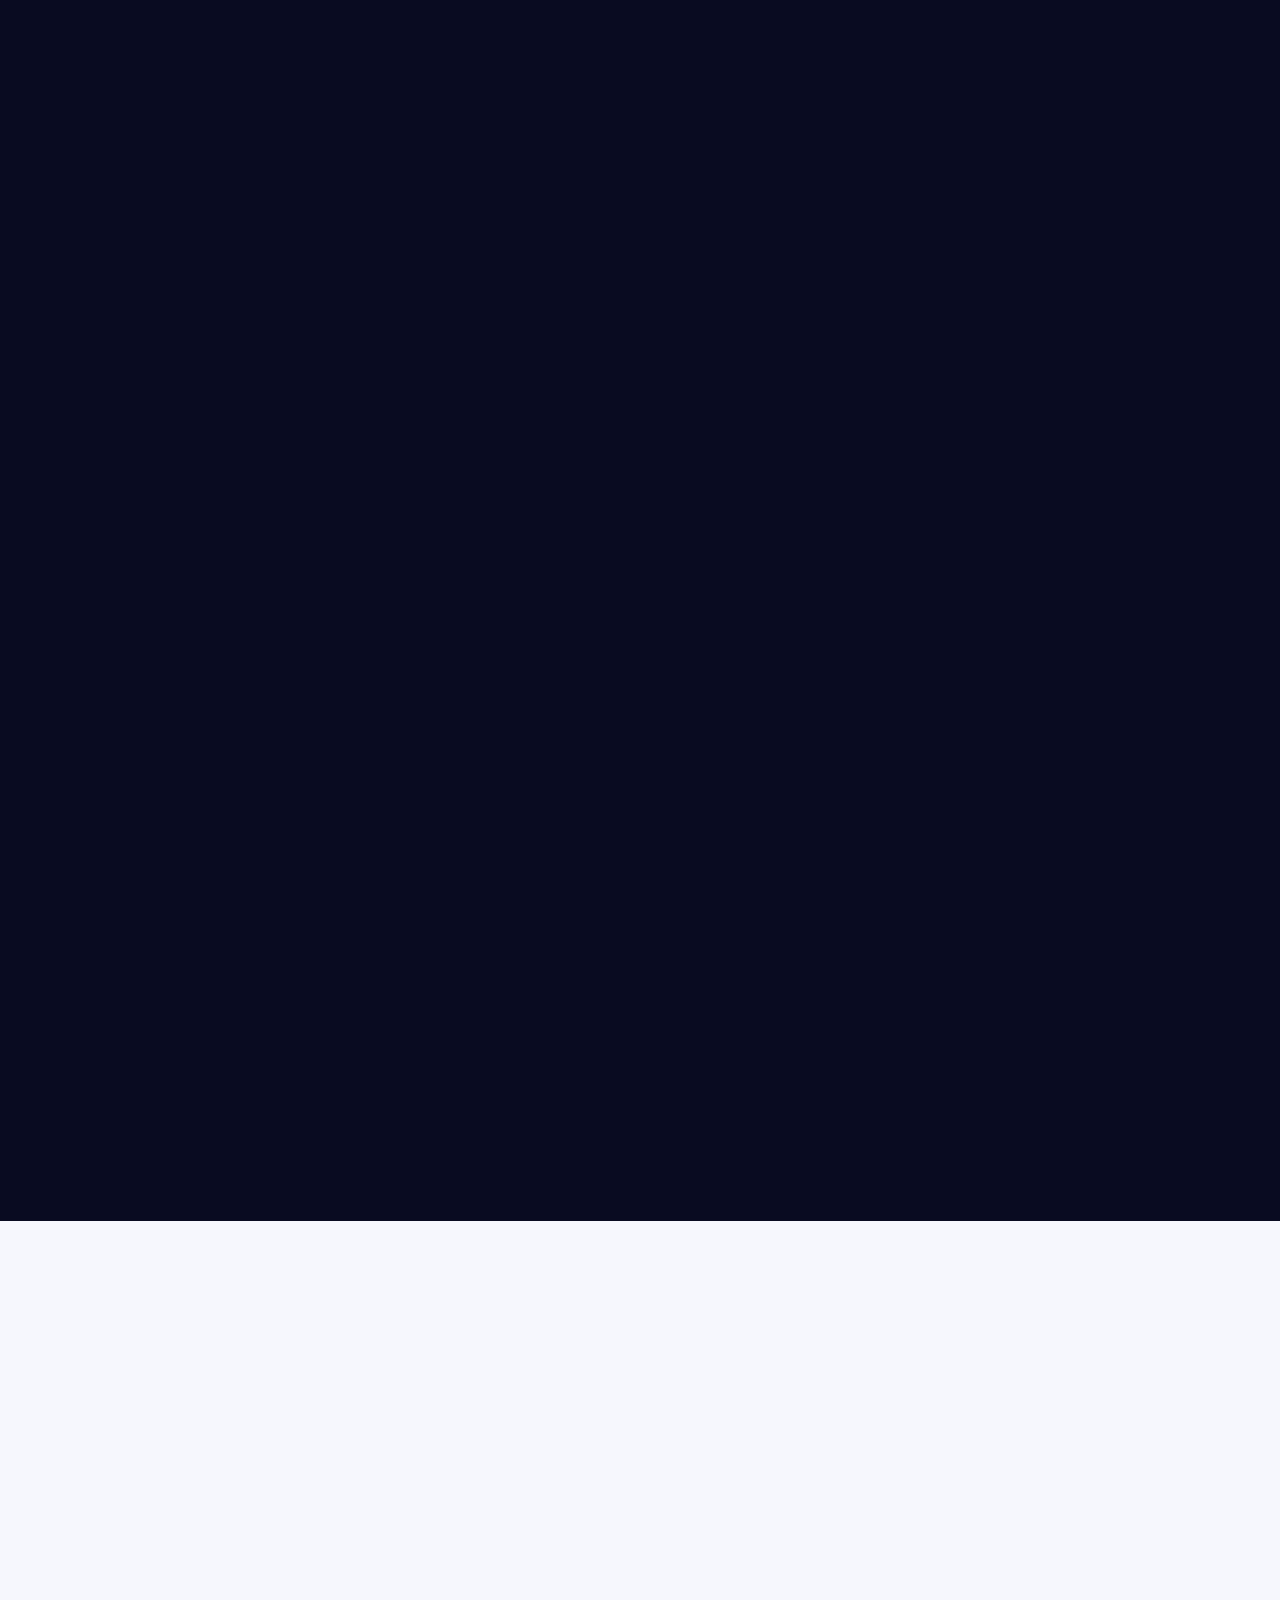
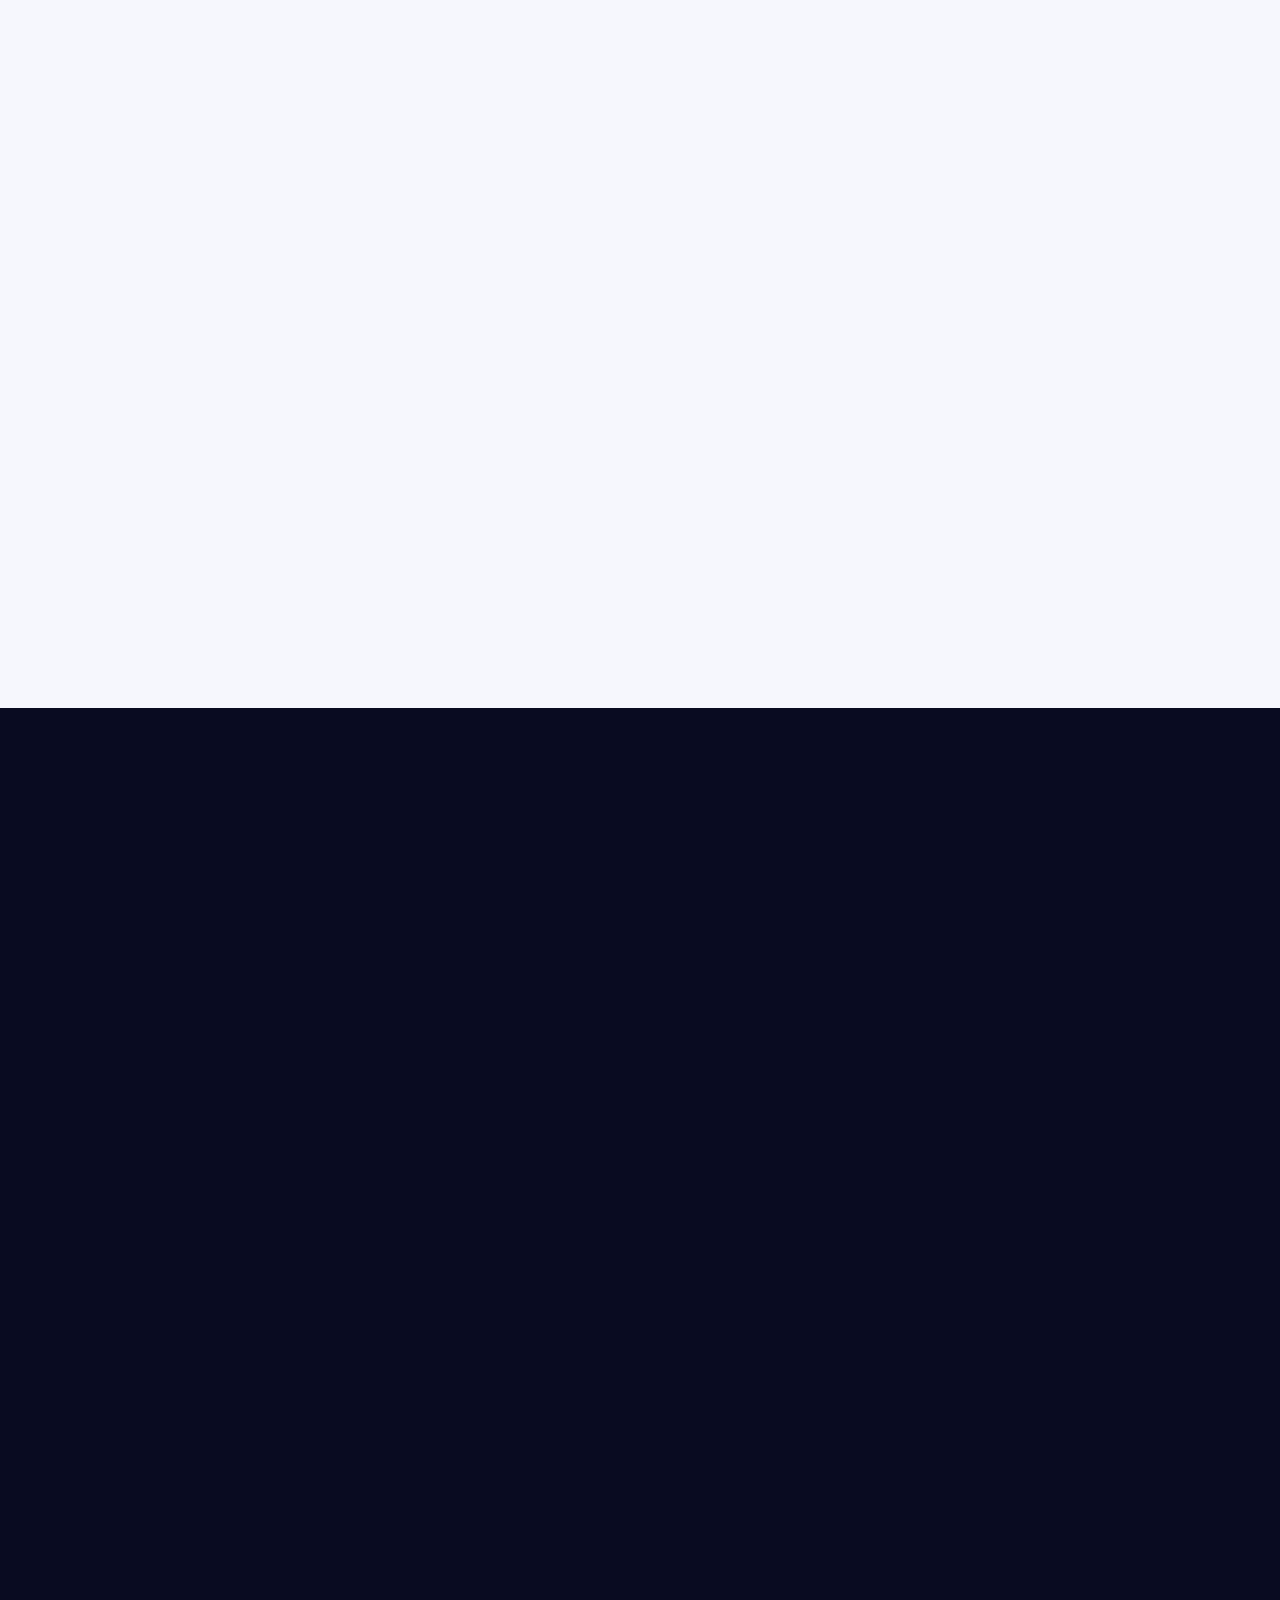
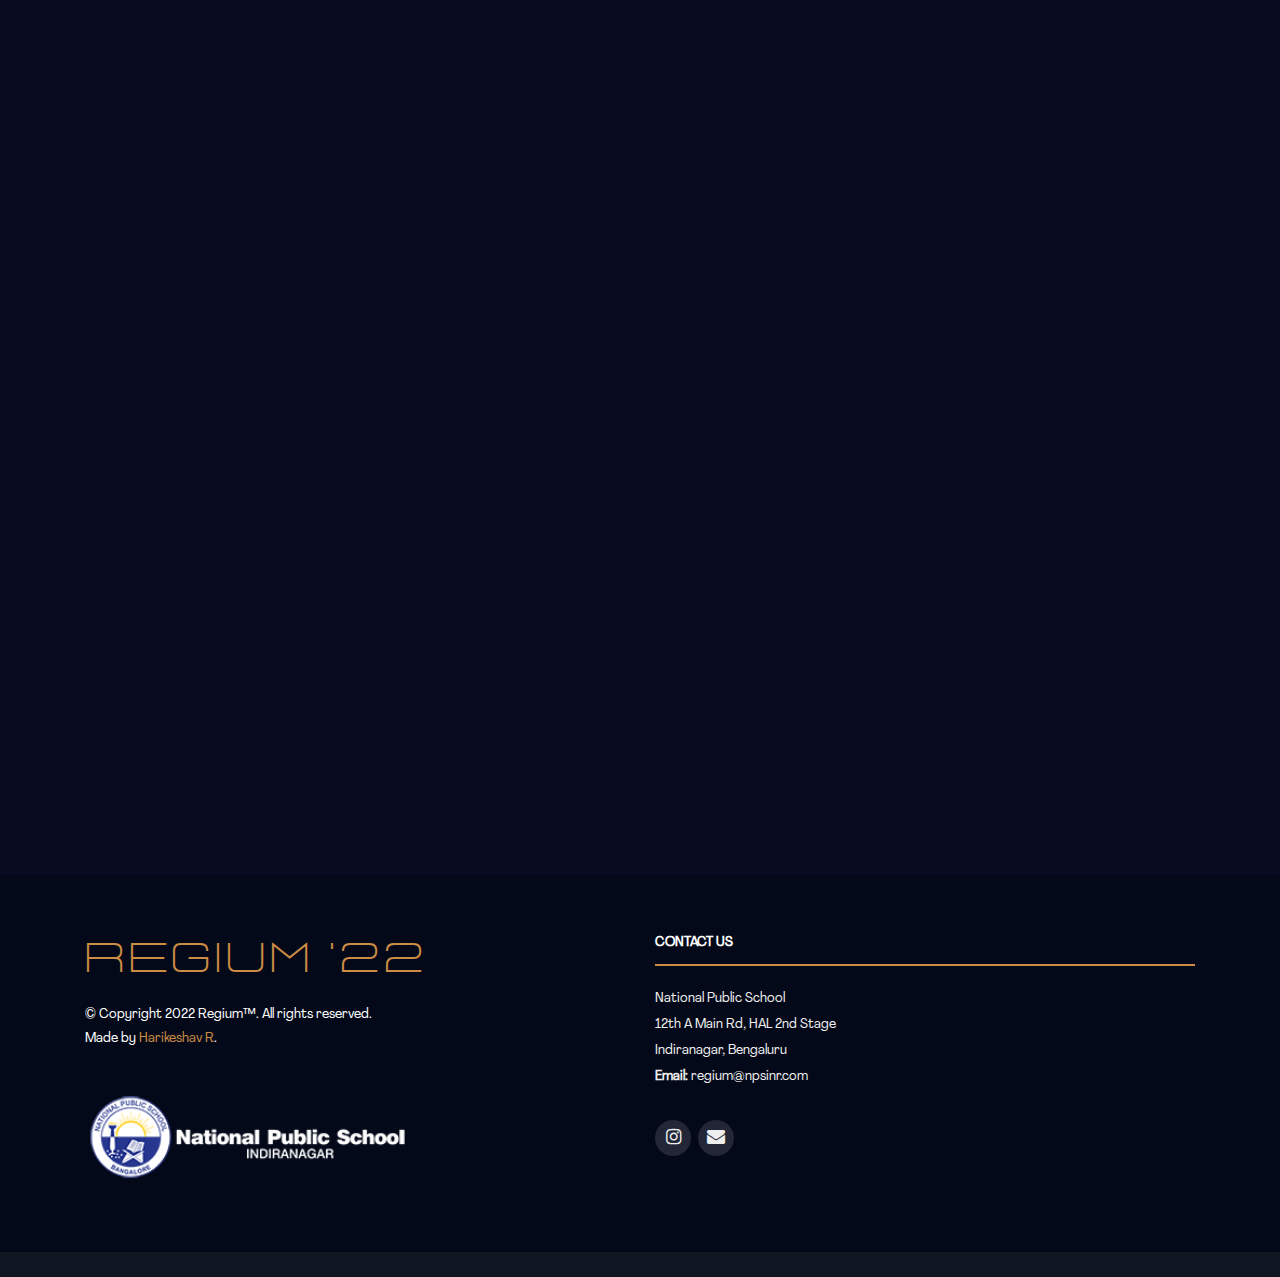
==== commit 1f409a11: "Added individual logo events" ====
--- a/index.html
+++ b/index.html
@@ -119,7 +119,7 @@
                 <div class="col-lg-6 col-md-6">
                     <div class="speaker">
                         <a href="events/switchasketch.html">
-                            <img src="img/events/test.png" alt="Switch-A-Sketch" class="img-fluid">
+                            <img src="img/events/switch-a-sketch.png" alt="Switch-A-Sketch" class="img-fluid">
                             <div class="details">
                                 <h3>Switch-A-Sketch</h3>
                                 <p>Category: Art</p>
@@ -130,7 +130,7 @@
                 <div class="col-lg-6 col-md-6">
                     <div class="speaker">
                         <a href="events/antiquity.html">
-                            <img src="img/events/test.png" alt="Antiquity" class="img-fluid">
+                            <img src="img/events/antiquity.png" alt="Antiquity" class="img-fluid">
                             <div class="details">
                                 <h3>Antiquity</h3>
                                 <p>Category: Art</p>
@@ -141,7 +141,7 @@
                 <div class="col-lg-6 col-md-6">
                     <div class="speaker">
                         <a href="events/wordsinmotion.html">
-                            <img src="img/events/test.png" alt="Words In Motion" class="img-fluid">
+                            <img src="img/events/words-in-motion.png" alt="Words In Motion" class="img-fluid">
                             <div class="details">
                                 <h3>Words In Motion</h3>
                                 <p>Category: Dance</p>
@@ -153,7 +153,7 @@
                 <div class="col-lg-6 col-md-6">
                     <div class="speaker">
                         <a href="events/sevendeadlysins.html">
-                            <img src="img/events/test.png" alt="7 Deadly Sins" class="img-fluid">
+                            <img src="img/events/seven-deadly-sins.png" alt="7 Deadly Sins" class="img-fluid">
                             <div class="details">
                                 <h3>7 Deadly Sins</h3>
                                 <p>Category: Dance</p>
@@ -164,7 +164,7 @@
                 <div class="col-lg-6 col-md-6">
                     <div class="speaker">
                         <a href="events/magnumopus.html">
-                            <img src="img/events/test.png" alt="Magnus Opus" class="img-fluid">
+                            <img src="img/events/magnum-opus.png" alt="Magnus Opus" class="img-fluid">
                             <div class="details">
                                 <h3>Magnum Opus</h3>
                                 <p>Category: Drama</p>
@@ -175,7 +175,7 @@
                 <div class="col-lg-6 col-md-6">
                     <div class="speaker">
                         <a href="events/punchline.html">
-                            <img src="img/events/test.png" alt="Punchline" class="img-fluid">
+                            <img src="img/events/punchline.png" alt="Punchline" class="img-fluid">
                             <div class="details">
                                 <h3>Punchline</h3>
                                 <p>Category: Drama</p>
@@ -186,7 +186,7 @@
                 <div class="col-lg-6 col-md-6">
                     <div class="speaker">
                         <a href="events/rhapsody.html">
-                            <img src="img/events/test.png" alt="Rhapsody" class="img-fluid">
+                            <img src="img/events/rhapsody.png" alt="Rhapsody" class="img-fluid">
                             <div class="details">
                                 <h3>Rhapsody</h3>
                                 <p>Category: Music</p>
@@ -197,7 +197,7 @@
                 <div class="col-lg-6 col-md-6">
                     <div class="speaker">
                         <a href="events/acapella.html">
-                            <img src="img/events/test.png" alt="A Capella" class="img-fluid">
+                            <img src="img/events/acapella.png" alt="A Capella" class="img-fluid">
                             <div class="details">
                                 <h3>A Capella</h3>
                                 <p>Category: Music</p>
@@ -208,7 +208,7 @@
                 <div class="col-lg-6 col-md-6">
                     <div class="speaker">
                         <a href="events/missionc.html">
-                            <img src="img/events/test.png" alt="Mission C" class="img-fluid">
+                            <img src="img/events/mission-c.png" alt="Mission C" class="img-fluid">
                             <div class="details">
                                 <h3>Mission C</h3>
                                 <p>Category: Cognition</p>
@@ -219,7 +219,7 @@
                 <div class="col-lg-6 col-md-6">
                     <div class="speaker">
                         <a href="events/turing.html">
-                            <img src="img/events/test.png" alt="Turing" class="img-fluid">
+                            <img src="img/events/turing.png" alt="Turing" class="img-fluid">
                             <div class="details">
                                 <h3>Turing</h3>
                                 <p>Category: Cognition</p>
